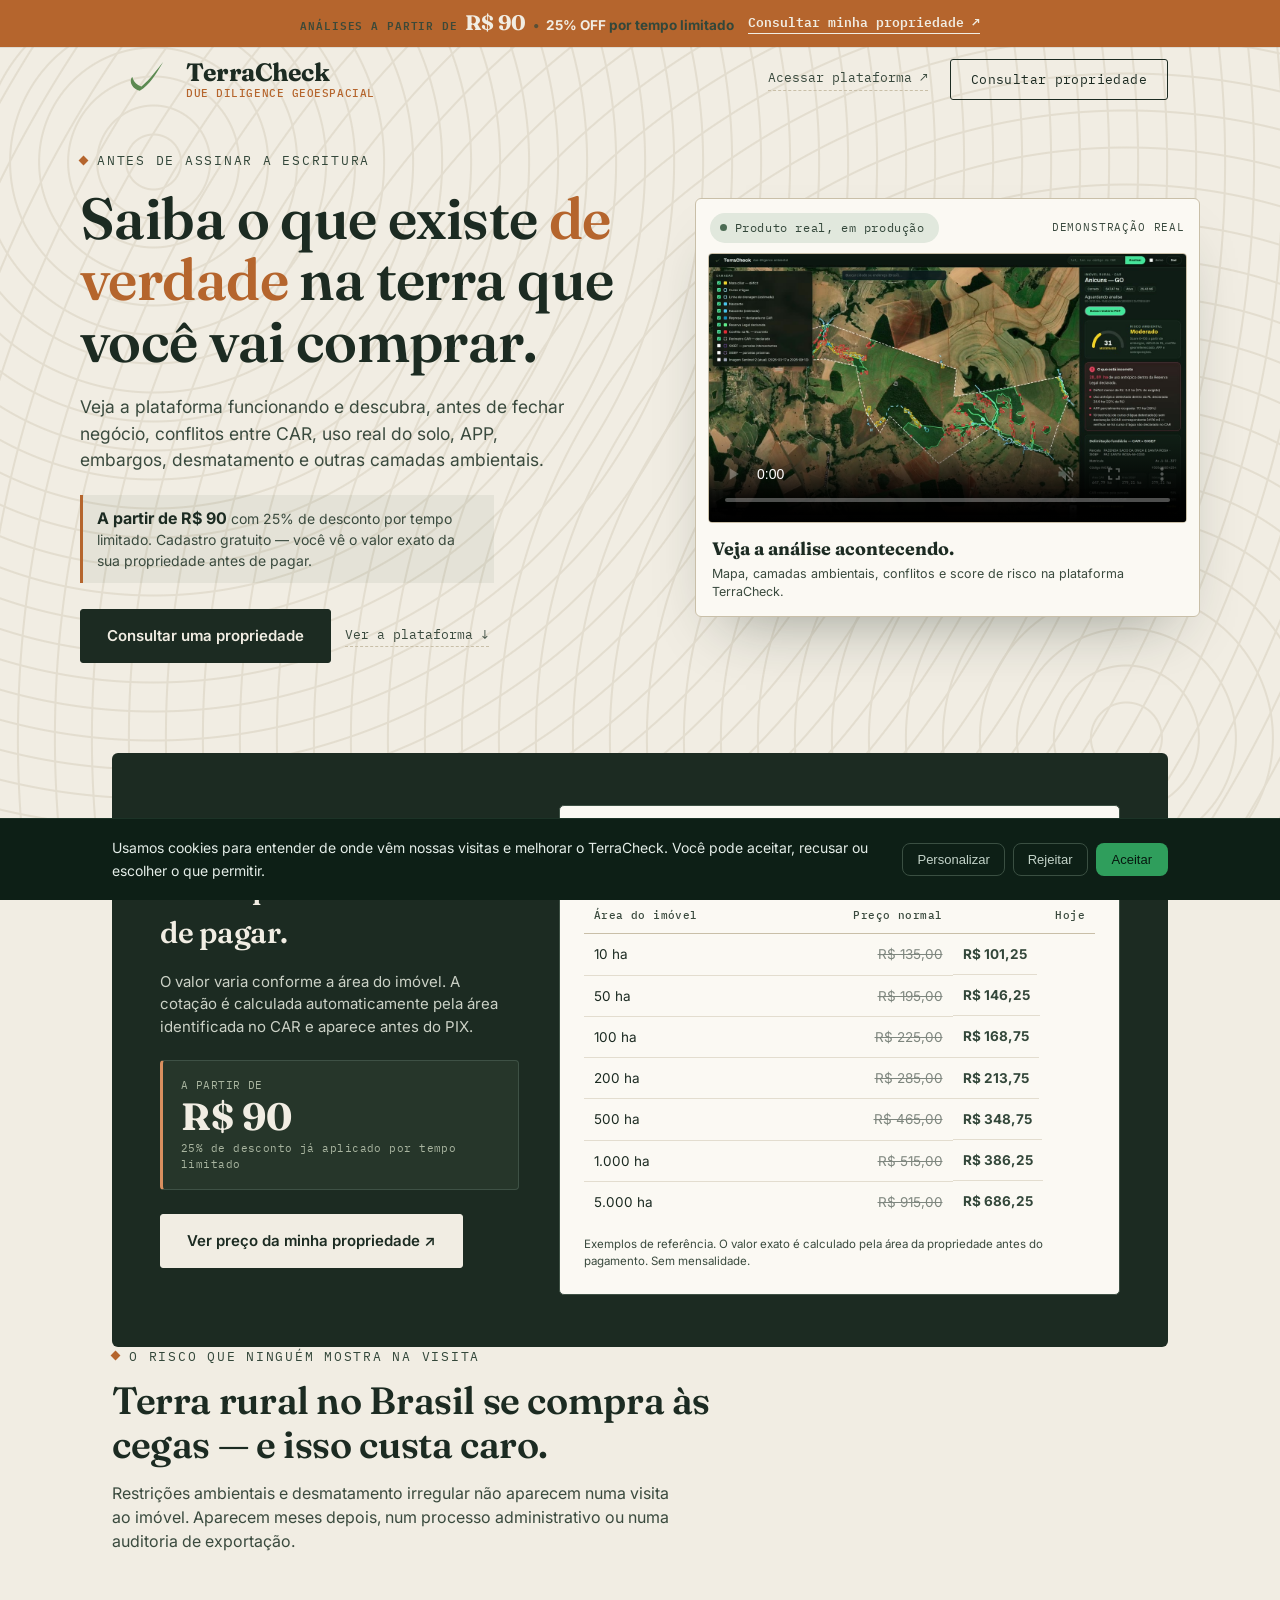
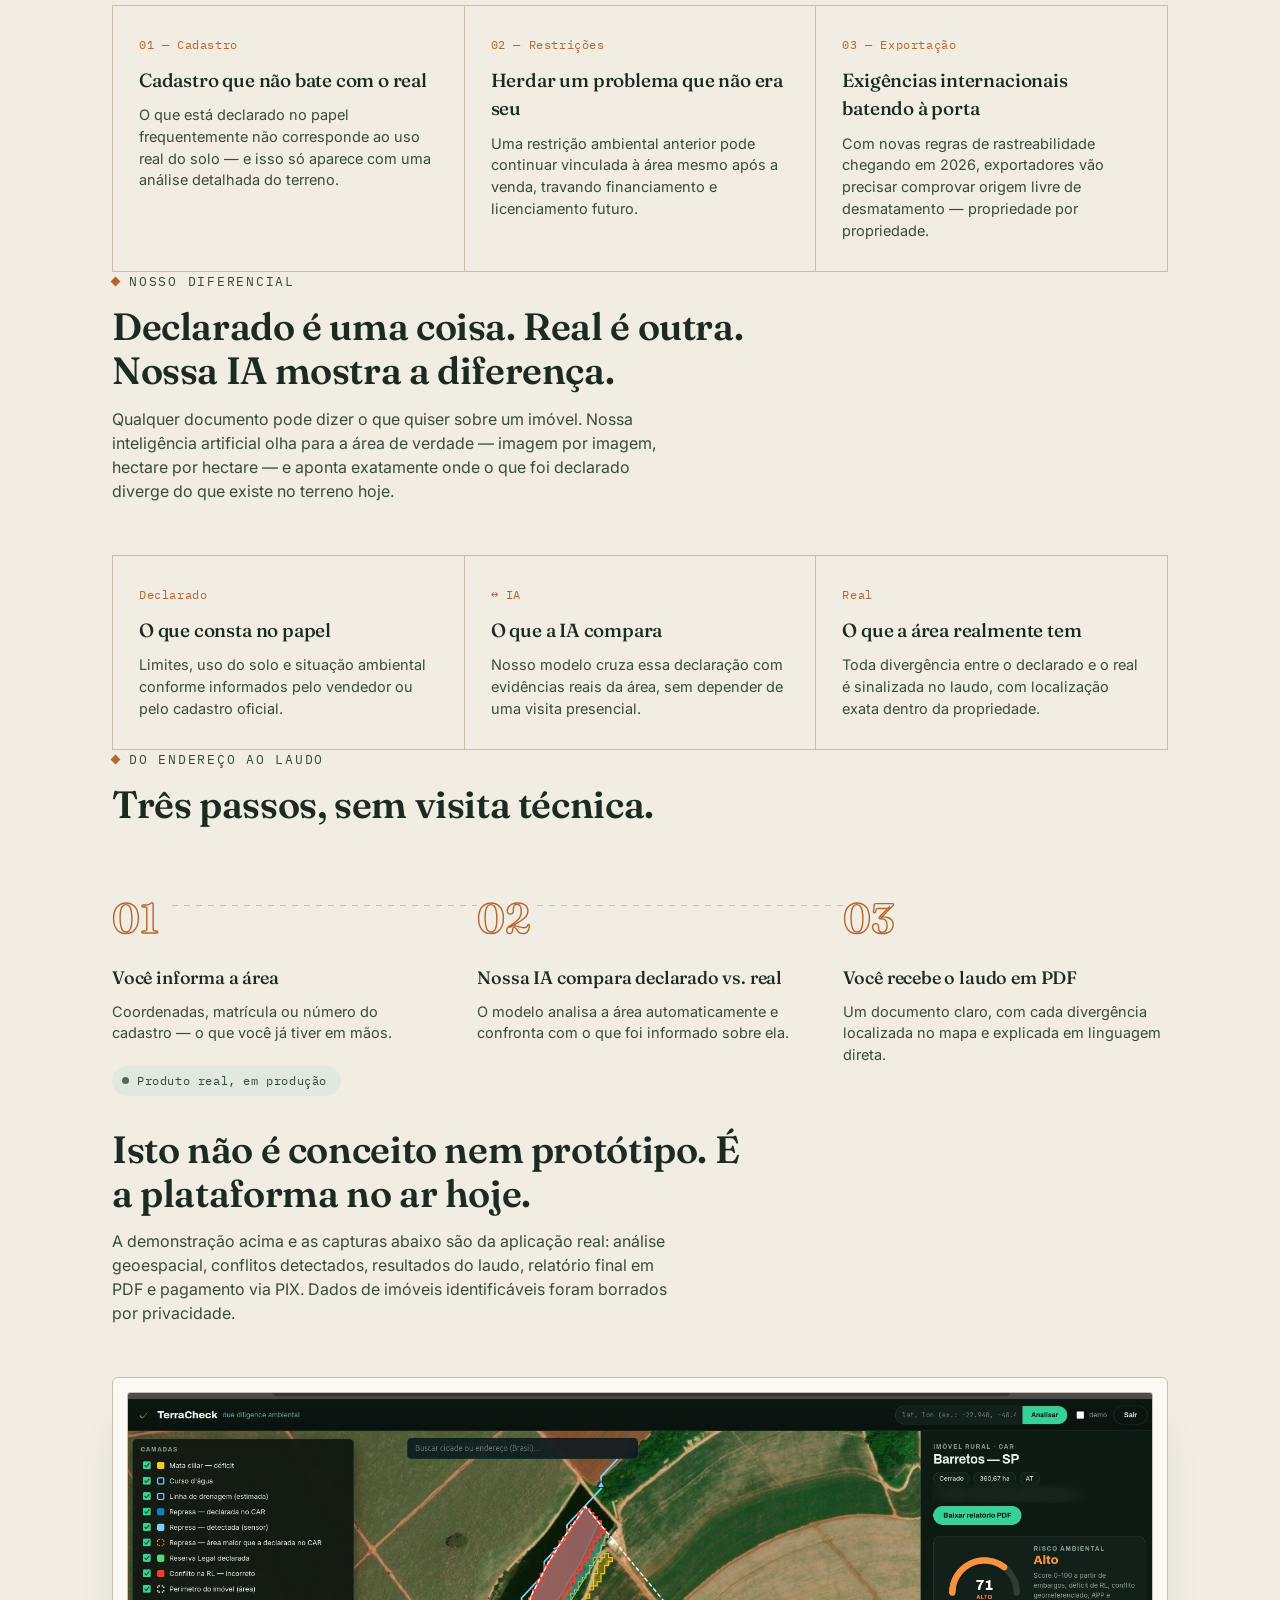
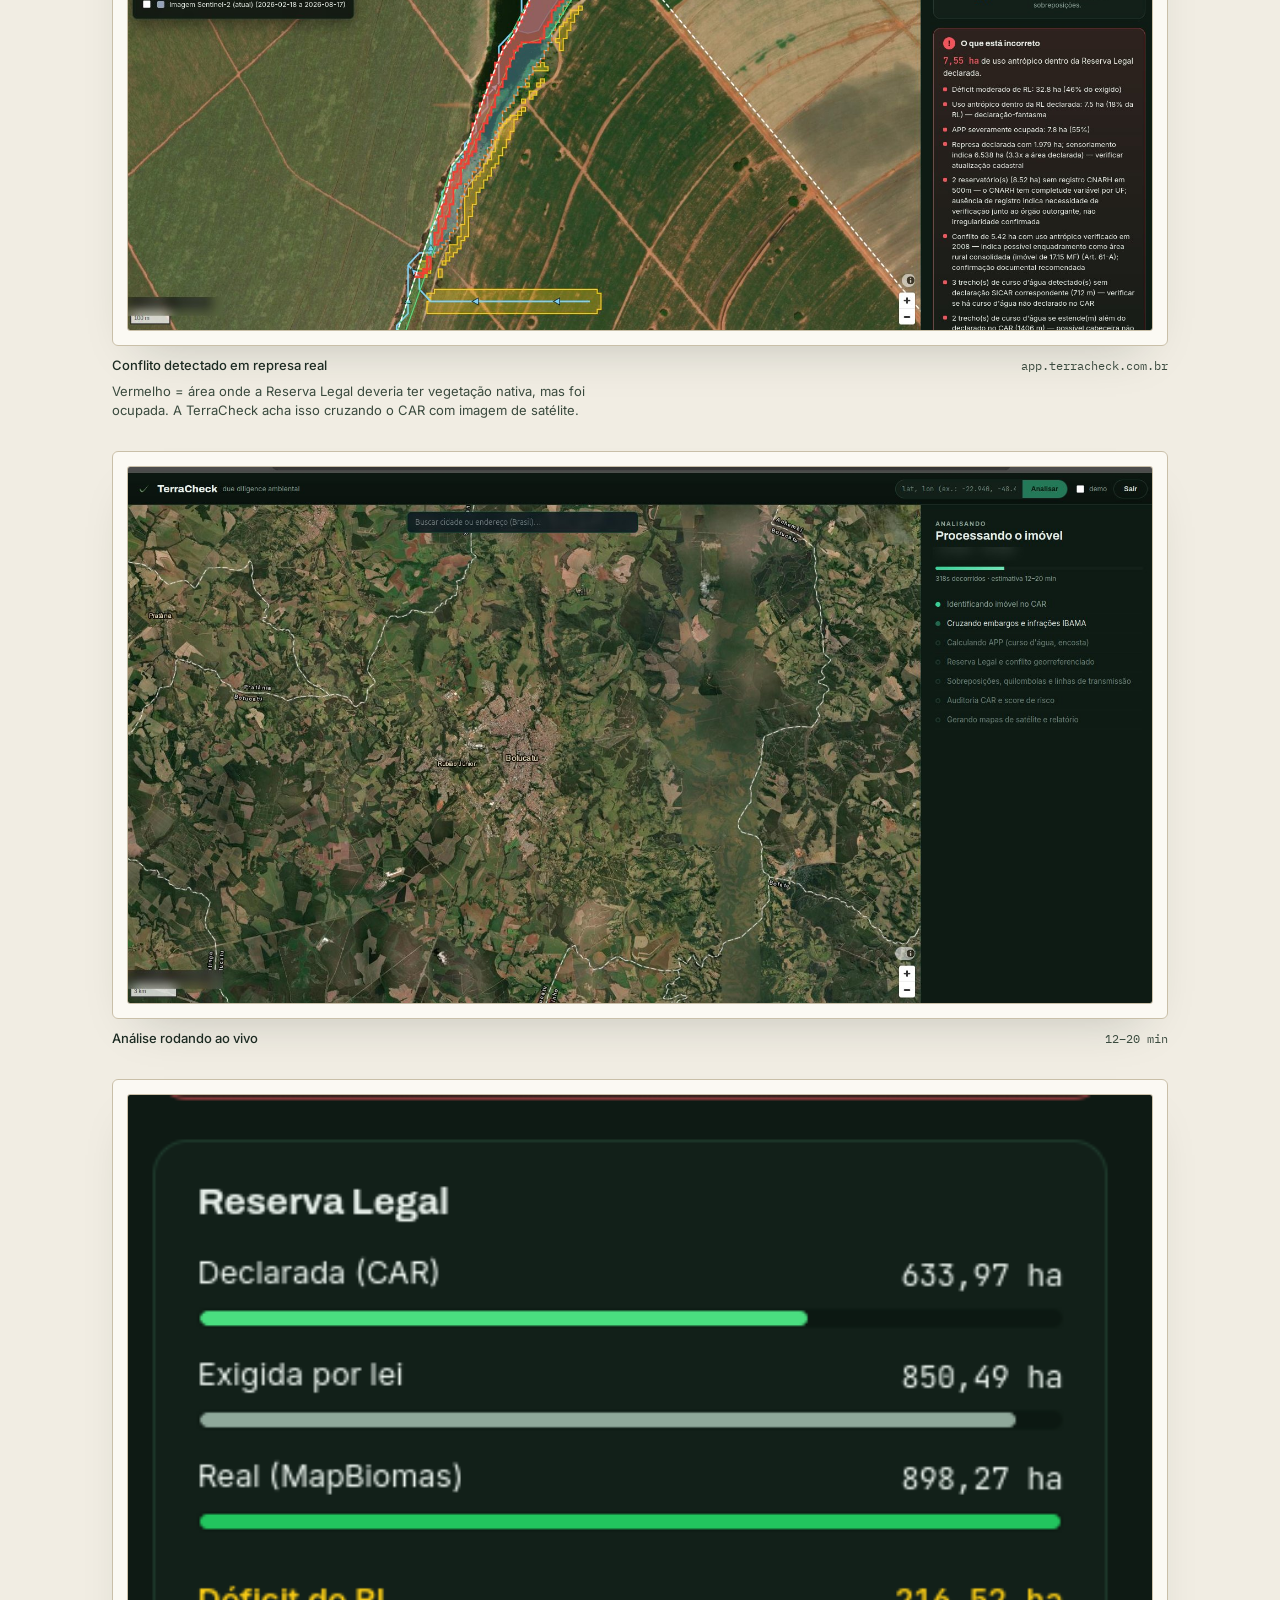
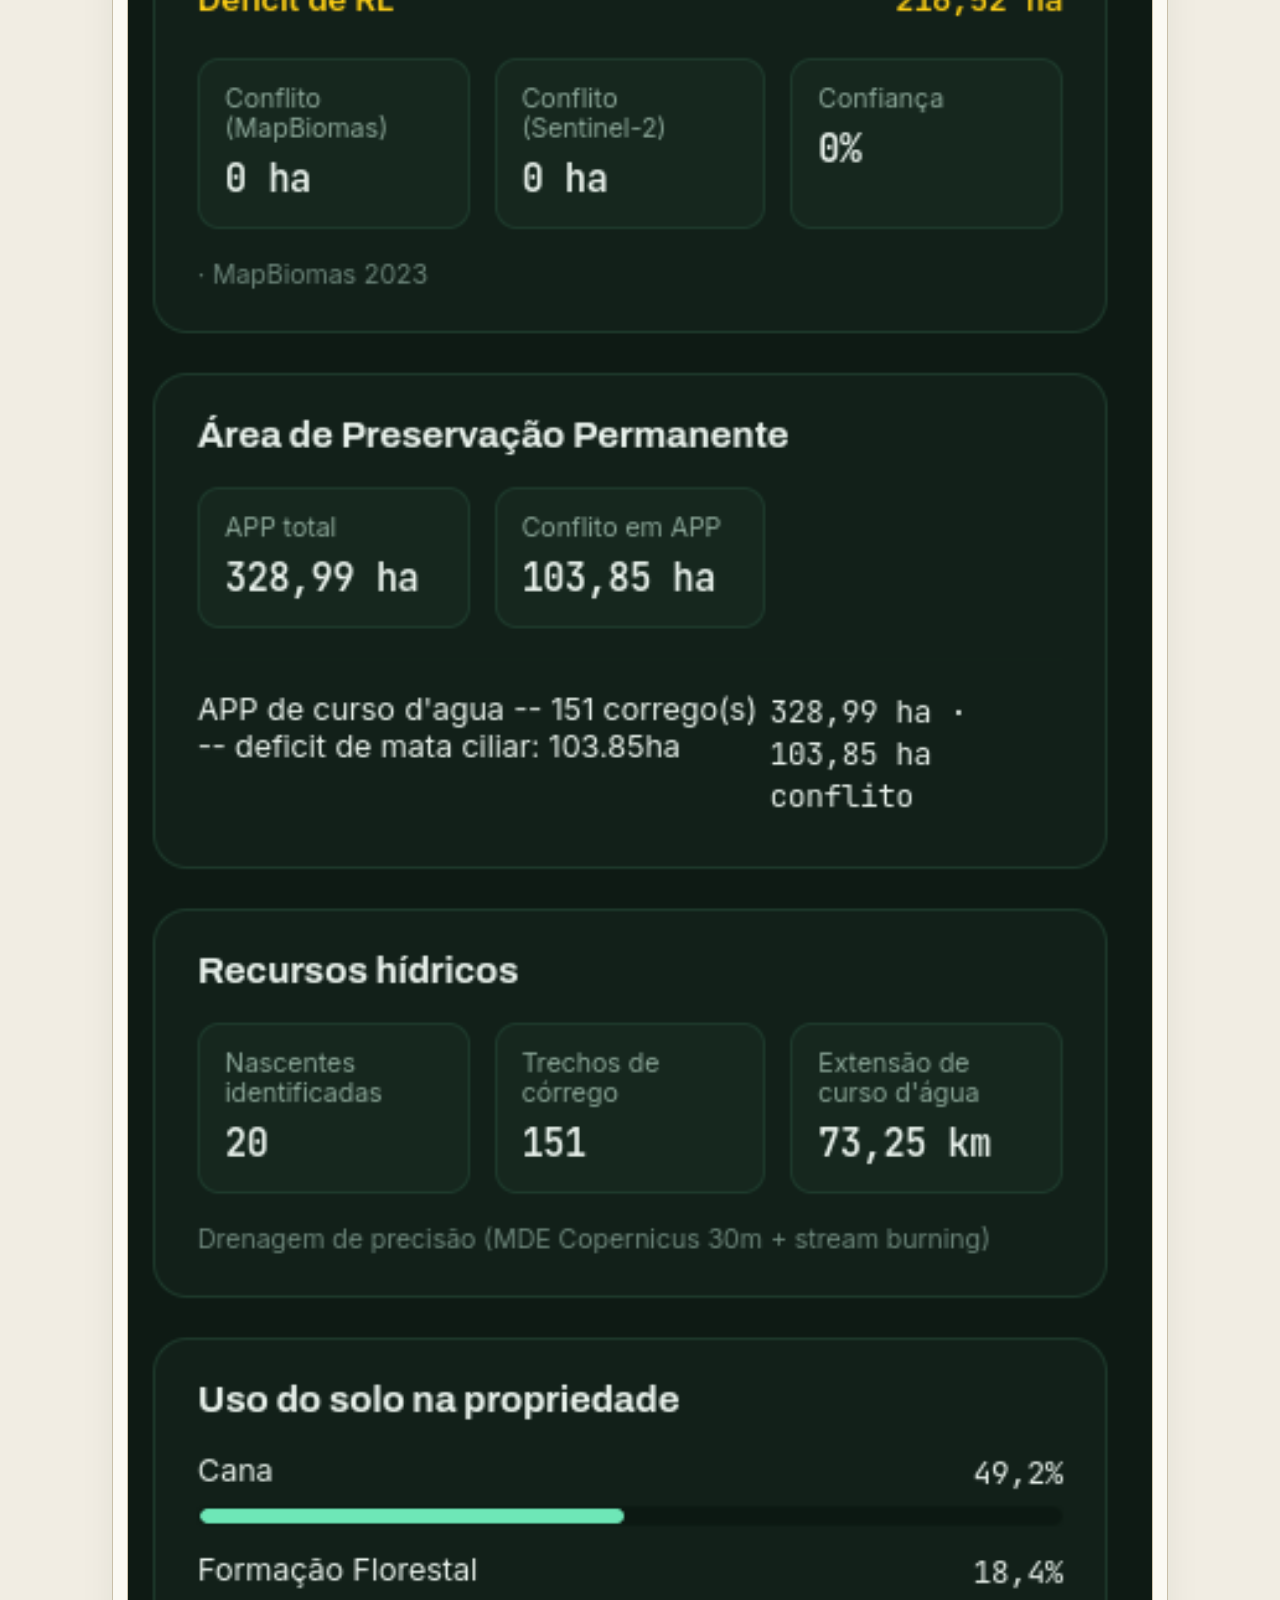
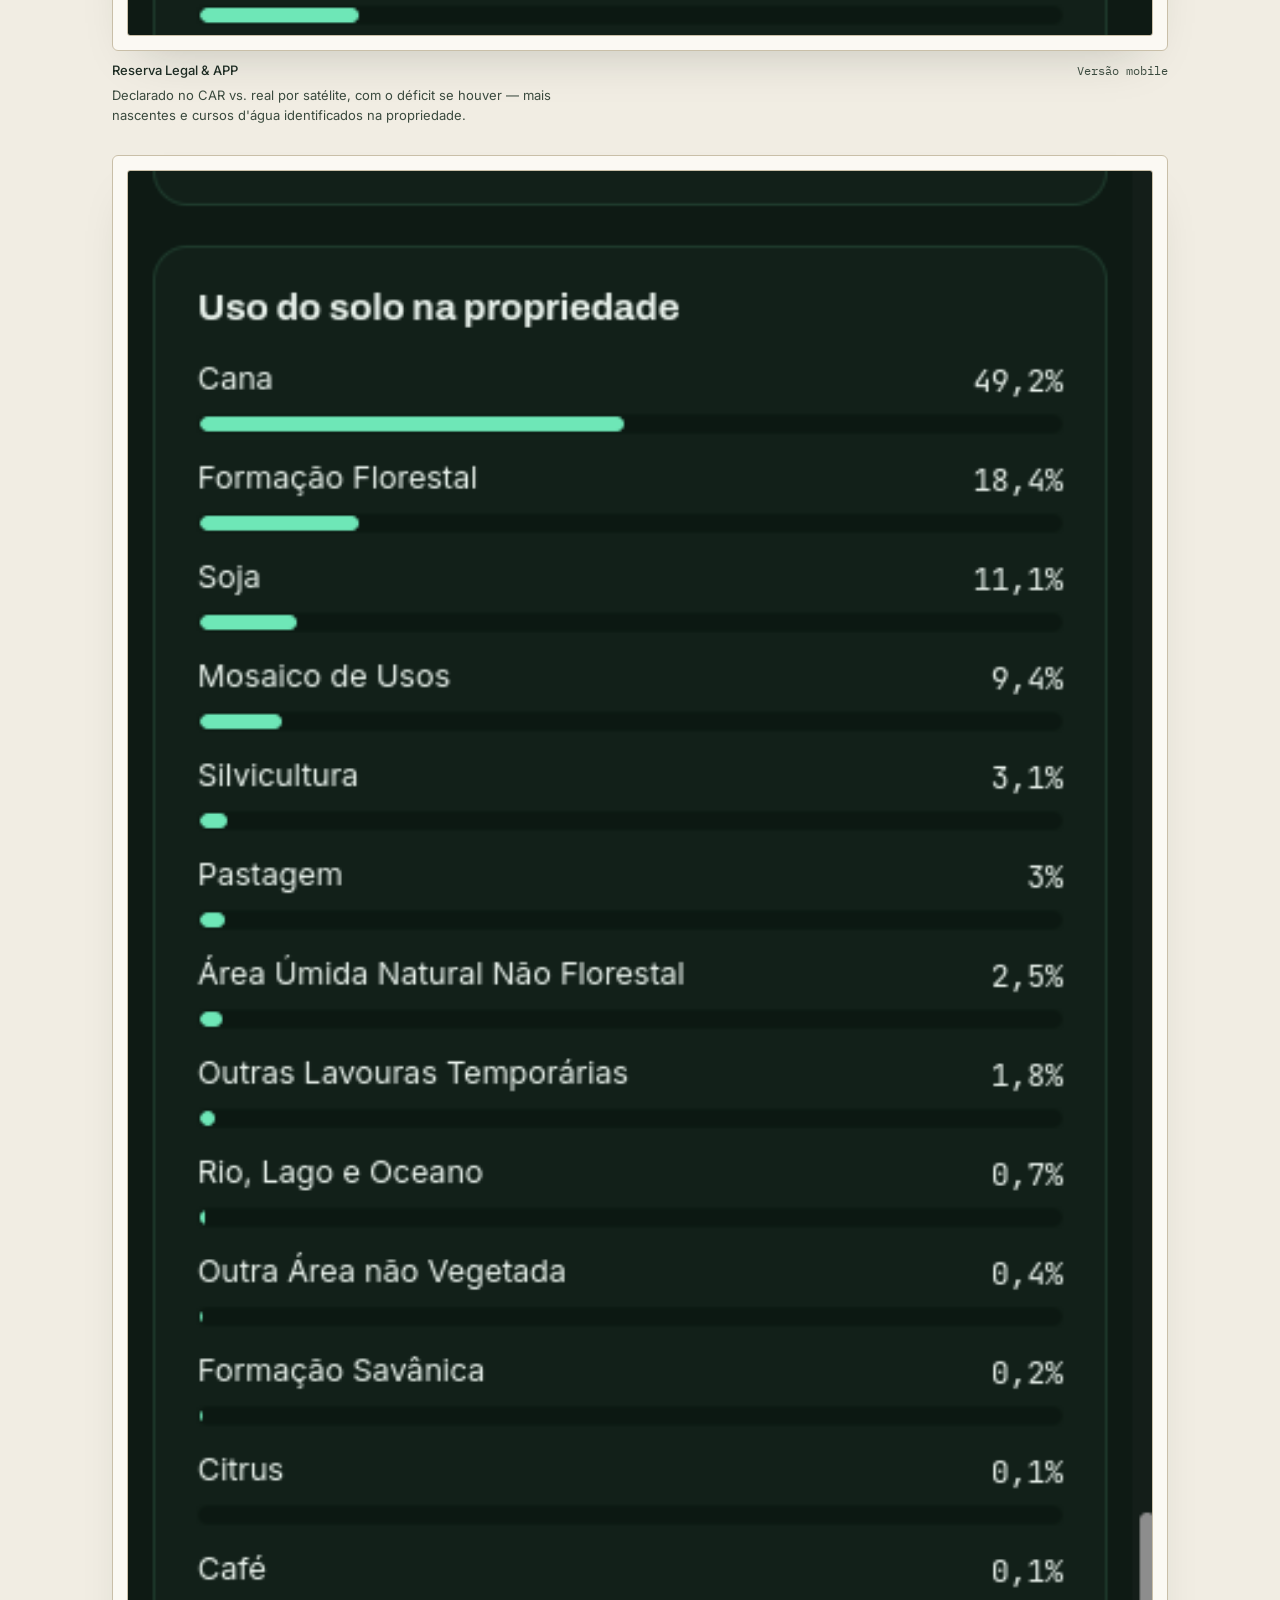
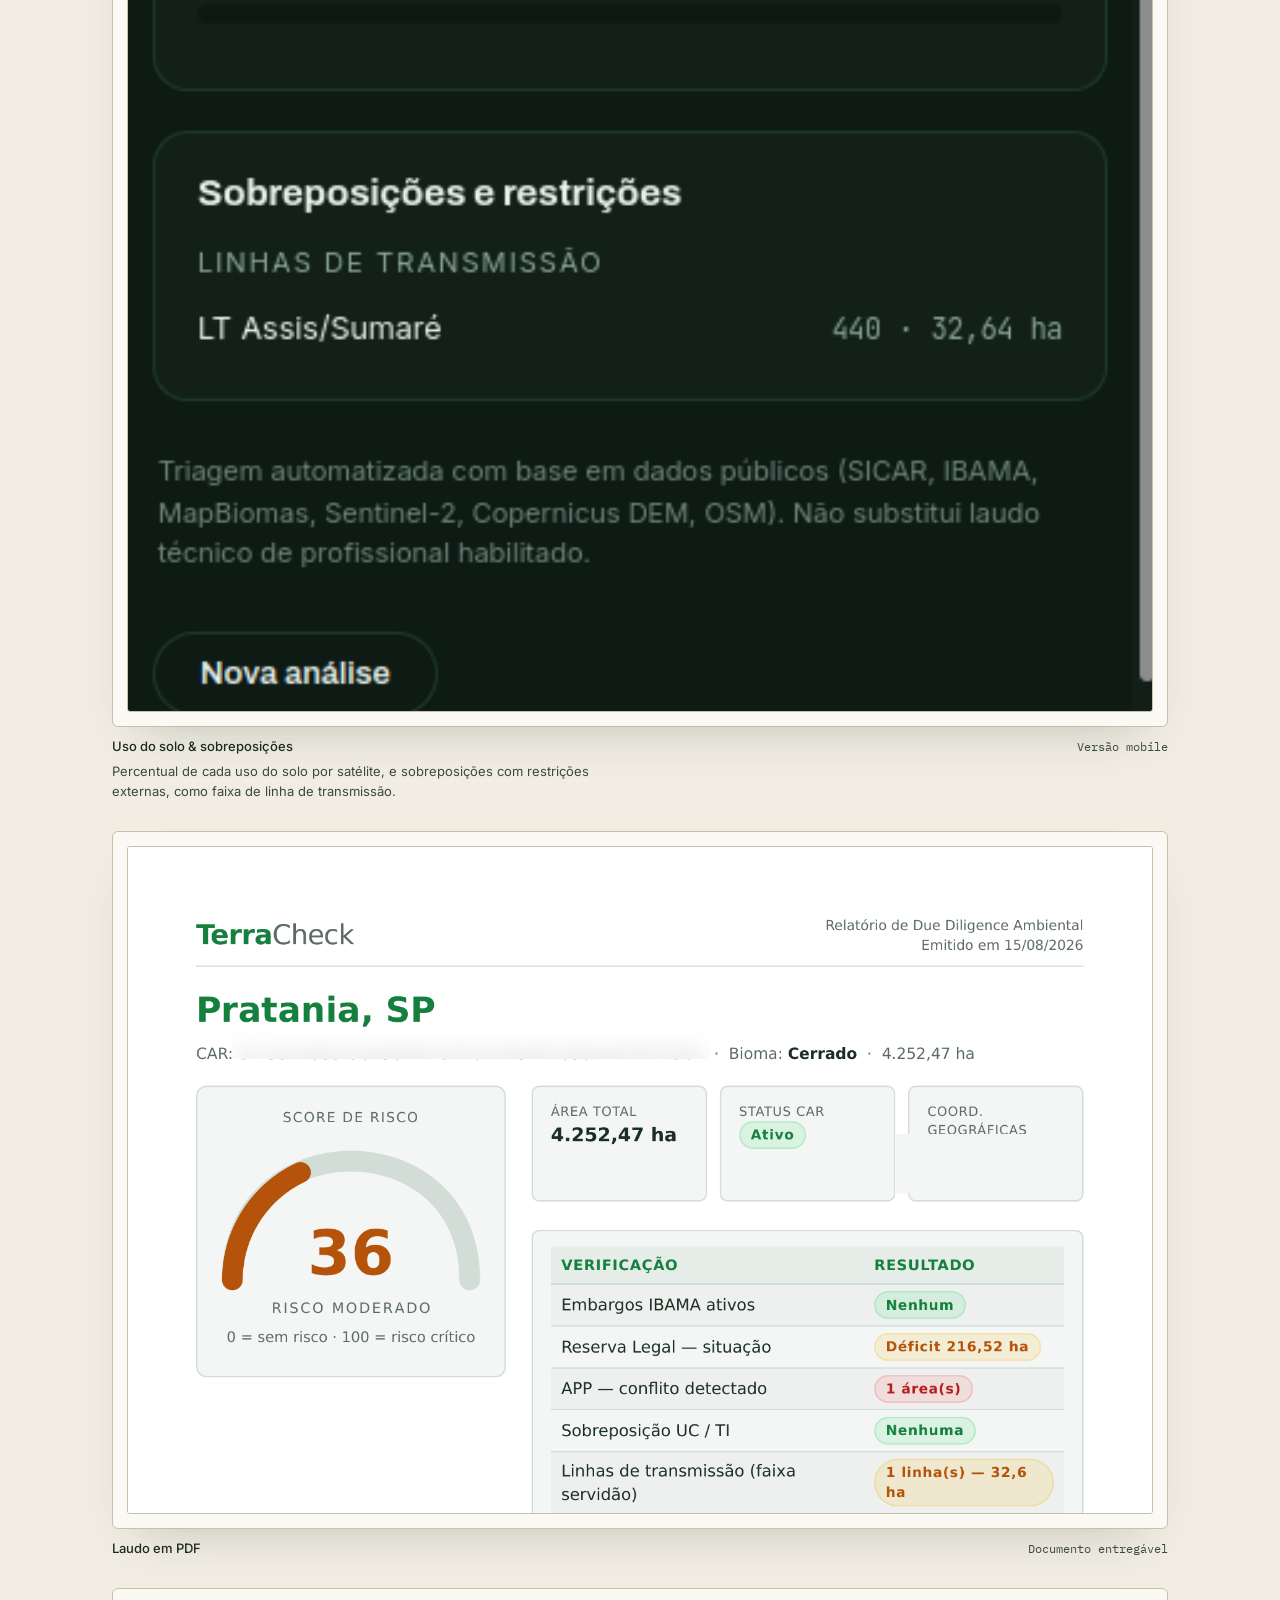
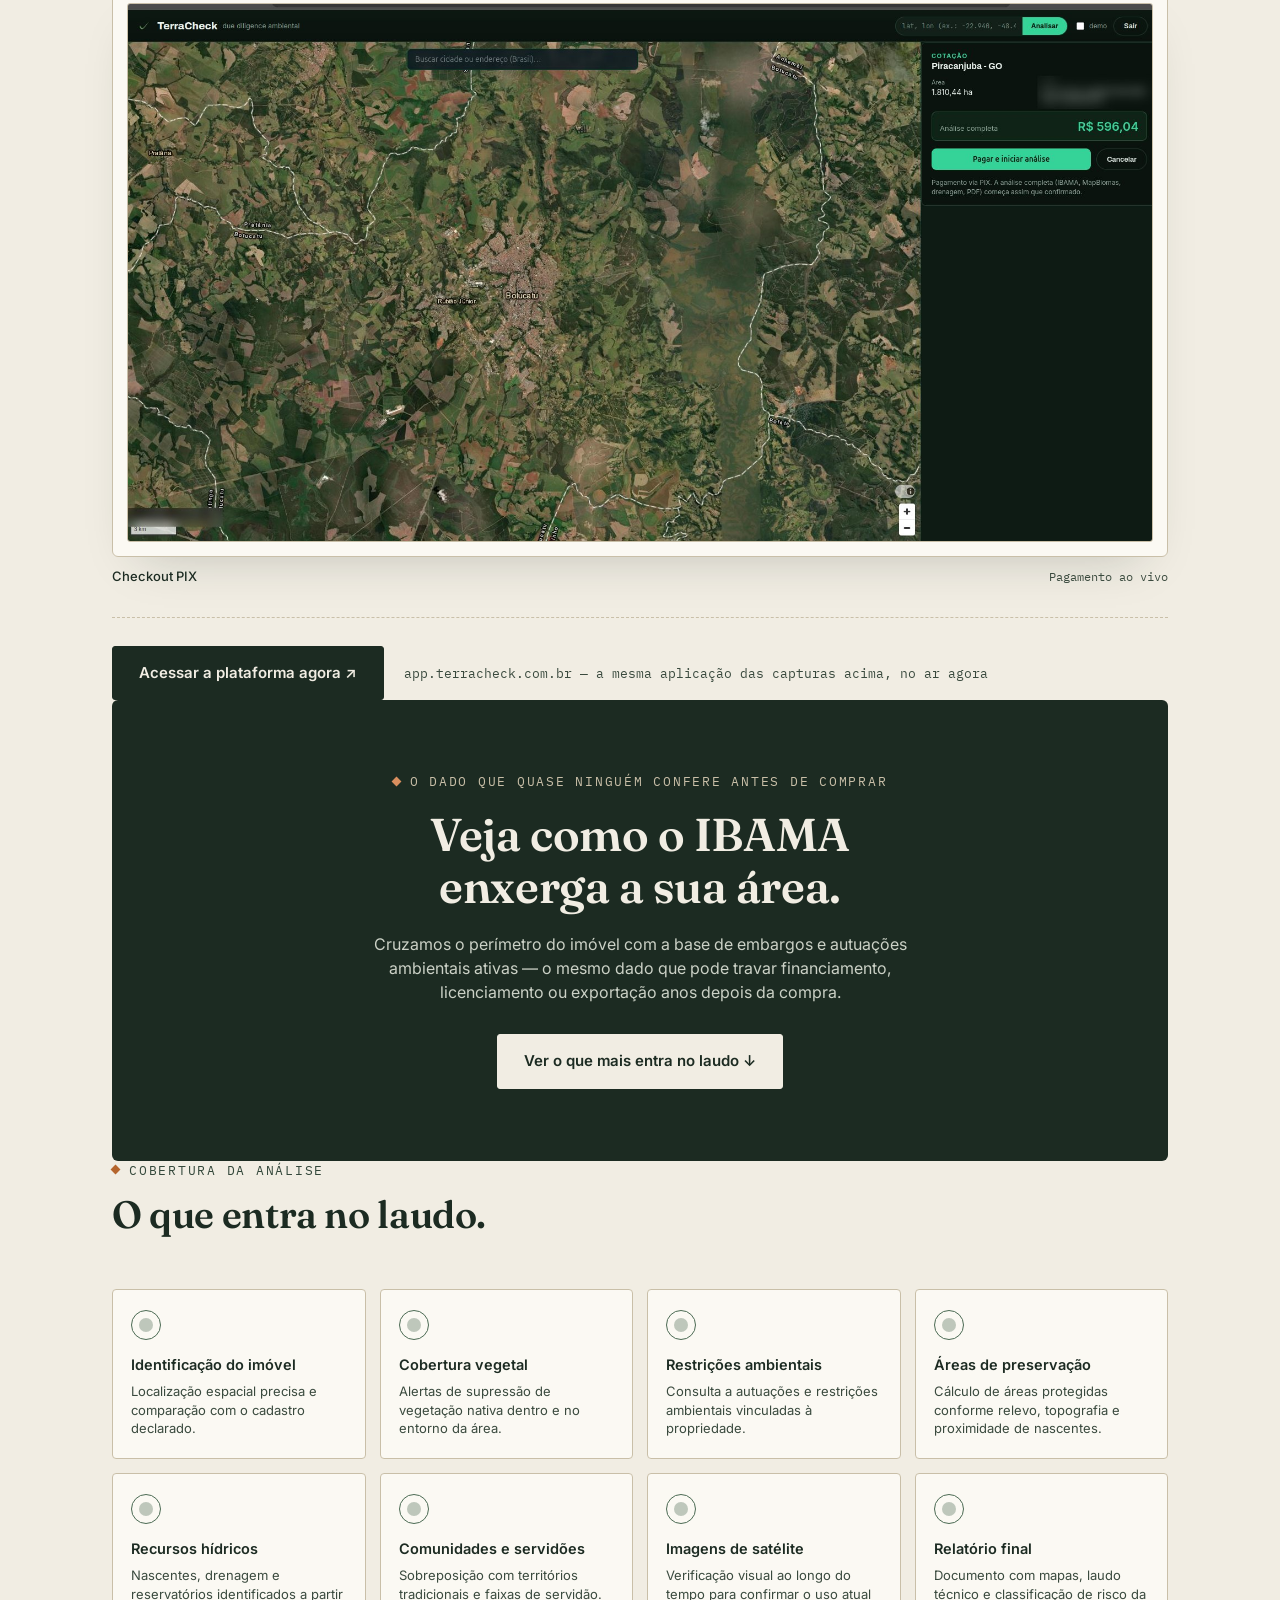
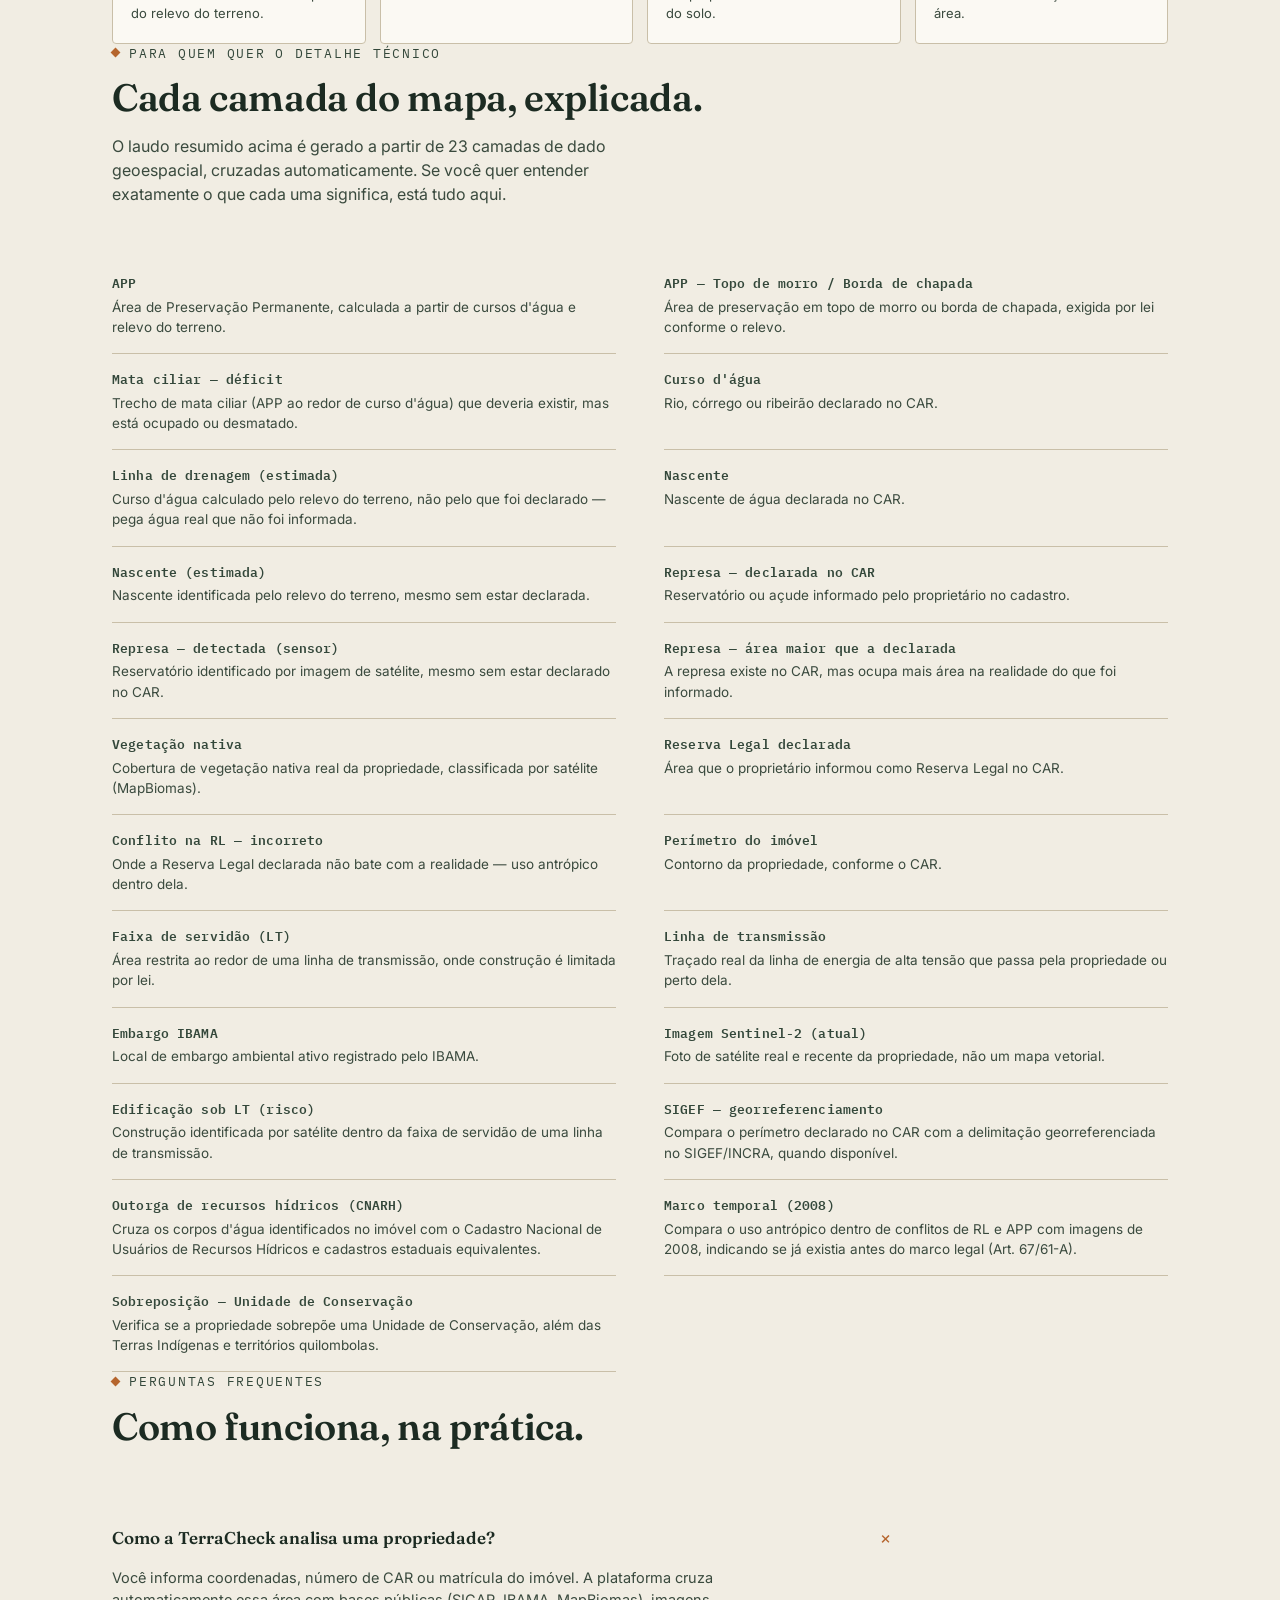
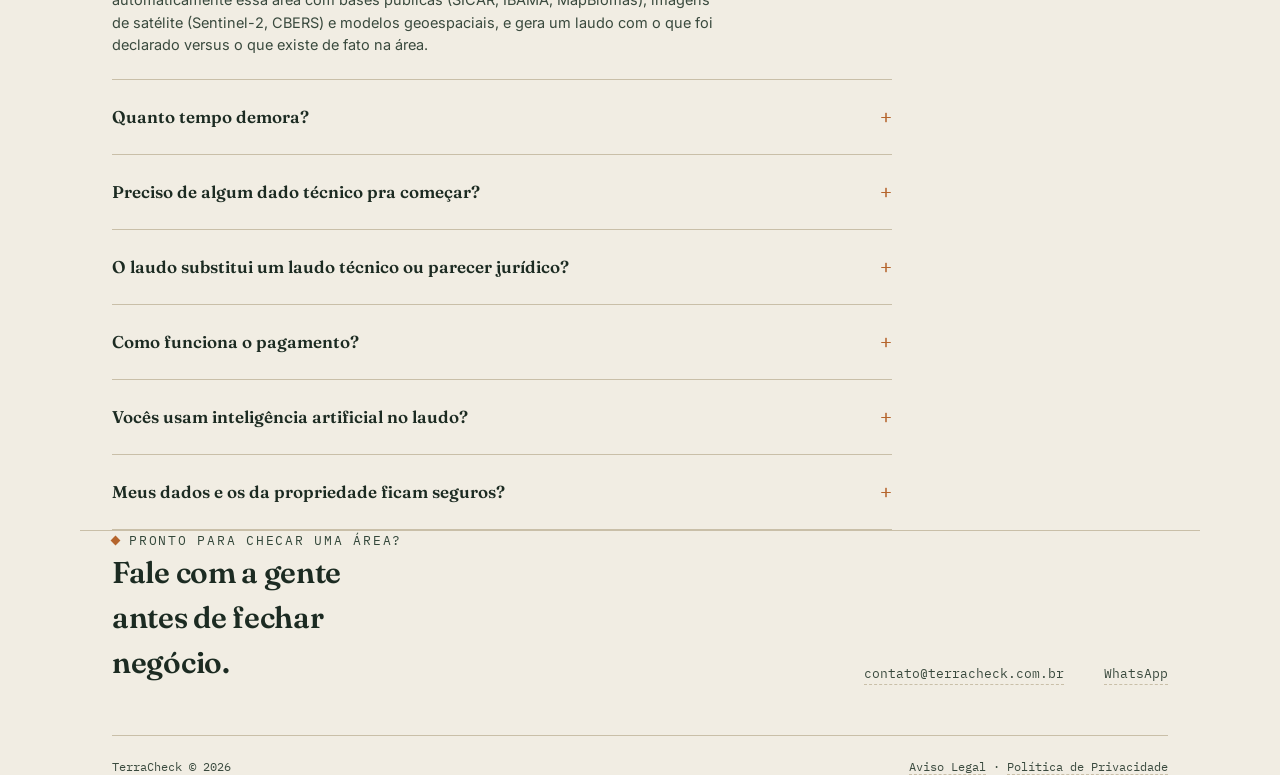
==== index.html @ 16bbe82f "add price table" ====
<!DOCTYPE html>
<html lang="pt-BR">
<head>
<meta charset="UTF-8">
<meta name="viewport" content="width=device-width, initial-scale=1.0">
<title>TerraCheck — Due diligence ambiental automatizada para terras rurais</title>
<meta name="description" content="Descubra em minutos se um imóvel rural tem conflitos com CAR, embargos do IBAMA, desmatamento ou APP antes de comprar. Laudo completo por hectare.">
<link rel="icon" type="image/png" sizes="32x32" href="[data-uri]">
<link rel="icon" type="image/png" sizes="192x192" href="[data-uri]">
<link rel="apple-touch-icon" sizes="192x192" href="[data-uri]">
<link rel="icon" type="image/png" sizes="512x512" href="[data-uri]">
<link rel="preconnect" href="https://fonts.googleapis.com">
<link rel="preconnect" href="https://fonts.gstatic.com" crossorigin>
<link href="https://fonts.googleapis.com/css2?family=Fraunces:opsz,wght@9..144,400;9..144,500;9..144,600;9..144,700&family=Inter:wght@400;500;600;700&family=IBM+Plex+Mono:wght@400;500&display=swap" rel="stylesheet">
<style>
  :root {
    --paper: #F1EDE3;
    --paper-dim: #E7E1D2;
    --ink: #1C2B22;
    --ink-soft: #3A4A3E;
    --line: #C9BFA8;
    --soil: #B5652D;
    --moss: #4C6B54;
    --moss-deep: #33473A;
    --alert-bg: #F3E3D6;
    --ok-bg: #E1E8DD;
  }

  * { margin: 0; padding: 0; box-sizing: border-box; }

  html { scroll-behavior: smooth; }

  body {
    background: var(--paper);
    color: var(--ink);
    font-family: 'Inter', sans-serif;
    line-height: 1.5;
    overflow-x: hidden;
  }

  /* topographic contour texture, layered radial rings */
  .contour-bg {
    position: fixed;
    inset: 0;
    z-index: 0;
    pointer-events: none;
    opacity: 0.35;
    background-image:
      repeating-radial-gradient(circle at 12% 18%, transparent 0, transparent 26px, var(--line) 27px, var(--line) 28px, transparent 29px),
      repeating-radial-gradient(circle at 88% 82%, transparent 0, transparent 34px, var(--line) 35px, var(--line) 36px, transparent 37px);
  }

  .wrap {
    position: relative;
    z-index: 1;
    max-width: 1120px;
    margin: 0 auto;
    padding: 0 32px;
  }

  a { color: inherit; }

  .eyebrow {
    font-family: 'IBM Plex Mono', monospace;
    font-size: 12.5px;
    letter-spacing: 0.14em;
    text-transform: uppercase;
    color: var(--moss-deep);
    display: flex;
    align-items: center;
    gap: 10px;
  }
  .eyebrow::before {
    content: '';
    width: 7px; height: 7px;
    background: var(--soil);
    display: inline-block;
    transform: rotate(45deg);
  }

  h1, h2, h3 {
    font-family: 'Fraunces', serif;
    font-weight: 600;
    letter-spacing: -0.01em;
  }

  /* ---------- NAV ---------- */
  nav {
    position: relative;
    z-index: 5;
    display: flex;
    align-items: center;
    justify-content: space-between;
    padding: 28px 32px;
    max-width: 1120px;
    margin: 0 auto;
  }
  .logo {
    display: flex;
    align-items: center;
    gap: 10px;
  }
  .logo-icon { flex-shrink: 0; display: block; }
  .logo-text {
    font-family: 'Fraunces', serif;
    font-weight: 700;
    font-size: 25px;
    letter-spacing: -0.02em;
    display: flex;
    flex-direction: column;
    align-items: flex-start;
    gap: 2px;
    line-height: 1.05;
  }
  .logo-text span {
    font-family: 'IBM Plex Mono', monospace;
    font-size: 11px;
    color: var(--soil);
    font-weight: 500;
    letter-spacing: 0.05em;
  }
  .nav-links {
    display: flex;
    align-items: center;
    gap: 22px;
  }
  .nav-cta {
    font-family: 'IBM Plex Mono', monospace;
    font-size: 13px;
    letter-spacing: 0.03em;
    padding: 10px 20px;
    border: 1.5px solid var(--ink);
    border-radius: 3px;
    transition: background .15s ease, color .15s ease;
    text-decoration: none;
  }
  .nav-cta:hover { background: var(--ink); color: var(--paper); }

  /* ---------- HERO ---------- */
  .hero {
    position: relative;
    z-index: 1;
    padding: 40px 0 90px;
    display: grid;
    grid-template-columns: 1.05fr 0.95fr;
    gap: 56px;
    align-items: center;
  }

  .hero h1 {
    font-size: clamp(38px, 5vw, 58px);
    line-height: 1.06;
    margin: 18px 0 22px;
    color: var(--ink);
  }
  .hero h1 em {
    font-style: normal;
    color: var(--soil);
  }
  .hero p.lede {
    font-size: 17.5px;
    color: var(--ink-soft);
    max-width: 46ch;
    margin-bottom: 22px;
  }
  .hero-price {
    margin: 0 0 26px;
    padding: 12px 14px;
    max-width: 46ch;
    border-left: 3px solid var(--soil);
    background: rgba(76, 107, 84, 0.08);
    color: var(--ink-soft);
    font-size: 14px;
    line-height: 1.45;
  }
  .hero-price strong {
    color: var(--ink);
    font-size: 16px;
  }

  .hero-ctas { display: flex; gap: 14px; flex-wrap: wrap; align-items: center; }
  .btn-primary {
    background: var(--ink);
    color: var(--paper);
    font-weight: 600;
    font-size: 15px;
    padding: 15px 26px;
    border-radius: 3px;
    text-decoration: none;
    display: inline-block;
    transition: transform .15s ease, background .15s ease;
    border: 1.5px solid var(--ink);
  }
  .btn-primary:hover { background: var(--moss-deep); border-color: var(--moss-deep); transform: translateY(-1px); }
  .btn-ghost {
    font-family: 'IBM Plex Mono', monospace;
    font-size: 13px;
    color: var(--ink-soft);
    text-decoration: none;
    border-bottom: 1px dashed var(--line);
    padding-bottom: 2px;
  }

  /* ---------- HERO VIDEO / REAL PRODUCT ---------- */
  .hero-video-card {
    background: #FBF9F3;
    border: 1px solid var(--line);
    border-radius: 6px;
    padding: 12px;
    box-shadow: 0 30px 60px -30px rgba(28,43,34,0.42);
  }
  .hero-video-topline {
    display: flex;
    align-items: center;
    justify-content: space-between;
    gap: 12px;
    padding: 2px 2px 10px;
  }
  .hero-video-topline .live-badge { margin-bottom: 0; }
  .hero-video-kicker {
    font-family: 'IBM Plex Mono', monospace;
    font-size: 10.5px;
    letter-spacing: .08em;
    color: var(--ink-soft);
  }
  .hero-demo-video {
    display: block;
    width: 100%;
    aspect-ratio: 16 / 9;
    object-fit: cover;
    border-radius: 4px;
    border: 1px solid var(--line);
    background: #17231B;
  }
  .hero-video-caption {
    display: grid;
    gap: 3px;
    padding: 12px 4px 3px;
  }
  .hero-video-caption strong {
    font-family: 'Fraunces', serif;
    font-size: 18px;
    color: var(--ink);
  }
  .hero-video-caption span {
    font-size: 12.5px;
    color: var(--ink-soft);
    line-height: 1.45;
  }

  /* ---------- REPORT STAMP CARD (signature element) ---------- */
  .report-card {
    position: relative;
    background: #FBF9F3;
    border: 1px solid var(--line);
    border-radius: 4px;
    padding: 26px 26px 22px;
    box-shadow: 0 30px 60px -30px rgba(28,43,34,0.35);
    transform: rotate(1.2deg);
  }
  .report-card::before {
    content: '';
    position: absolute;
    inset: 8px;
    border: 1px solid var(--line);
    border-radius: 2px;
    pointer-events: none;
  }
  .report-head {
    display: flex;
    justify-content: space-between;
    align-items: flex-start;
    font-family: 'IBM Plex Mono', monospace;
    font-size: 11px;
    color: var(--ink-soft);
    letter-spacing: 0.04em;
    padding-bottom: 14px;
    border-bottom: 1px dashed var(--line);
  }
  .report-title {
    font-family: 'Fraunces', serif;
    font-size: 19px;
    font-weight: 600;
    margin-top: 16px;
  }
  .report-coord {
    font-family: 'IBM Plex Mono', monospace;
    font-size: 12px;
    color: var(--ink-soft);
    margin-top: 4px;
  }
  .check-row {
    display: flex;
    justify-content: space-between;
    align-items: center;
    padding: 11px 0;
    border-bottom: 1px solid #E9E3D5;
    font-size: 14px;
  }
  .check-row:last-of-type { border-bottom: none; }
  .tag {
    font-family: 'IBM Plex Mono', monospace;
    font-size: 10.5px;
    letter-spacing: 0.04em;
    padding: 3px 9px;
    border-radius: 20px;
    font-weight: 500;
  }
  .tag.ok { background: var(--ok-bg); color: var(--moss-deep); }
  .tag.alert { background: var(--alert-bg); color: var(--soil); }

  .stamp {
    position: absolute;
    top: -18px;
    right: -14px;
    width: 108px;
    height: 108px;
    border-radius: 50%;
    border: 3px solid var(--soil);
    display: flex;
    align-items: center;
    justify-content: center;
    transform: rotate(-14deg);
    background: rgba(241,237,227,0.9);
  }
  .stamp-inner {
    font-family: 'IBM Plex Mono', monospace;
    font-size: 10.5px;
    font-weight: 500;
    color: var(--soil);
    text-align: center;
    letter-spacing: 0.06em;
    line-height: 1.35;
  }
  .stamp-inner b { display: block; font-size: 13px; letter-spacing: 0.03em; }

  /* ---------- SECTION shared ---------- */
  section { position: relative; z-index: 1; padding: 84px 0; }
  .section-head { max-width: 640px; margin-bottom: 52px; }
  .section-head h2 { font-size: clamp(28px, 3.4vw, 38px); margin-top: 14px; line-height: 1.15; }
  .section-head p { color: var(--ink-soft); margin-top: 14px; font-size: 16px; max-width: 56ch; }

  /* ---------- PROBLEM ---------- */
  .problem-grid {
    display: grid;
    grid-template-columns: repeat(3, 1fr);
    gap: 1px;
    background: var(--line);
    border: 1px solid var(--line);
  }
  .problem-cell {
    background: var(--paper);
    padding: 30px 26px;
  }
  .problem-cell .num {
    font-family: 'IBM Plex Mono', monospace;
    font-size: 12px;
    color: var(--soil);
    letter-spacing: 0.05em;
  }
  .problem-cell h3 {
    font-size: 19px;
    margin: 12px 0 10px;
    font-weight: 500;
  }
  .problem-cell p { font-size: 14.5px; color: var(--ink-soft); }

  /* ---------- HOW IT WORKS ---------- */
  .steps { display: grid; grid-template-columns: repeat(3, 1fr); gap: 40px; counter-reset: step; }
  .step { position: relative; padding-top: 8px; }
  .step::before {
    counter-increment: step;
    content: "0" counter(step);
    font-family: 'Fraunces', serif;
    font-size: 42px;
    font-weight: 600;
    color: transparent;
    -webkit-text-stroke: 1.4px var(--soil);
    display: block;
    margin-bottom: 14px;
  }
  .step h3 { font-size: 18px; font-weight: 500; margin-bottom: 10px; }
  .step p { font-size: 14.5px; color: var(--ink-soft); }
  .step-line {
    position: absolute;
    top: 26px; left: 60px; right: -40px;
    height: 1px;
    background: repeating-linear-gradient(to right, var(--line) 0 6px, transparent 6px 12px);
  }
  .step:last-child .step-line { display: none; }

  /* ---------- CHECKS GRID ---------- */
  .checks-grid {
    display: grid;
    grid-template-columns: repeat(4, 1fr);
    gap: 14px;
  }
  .check-card {
    background: #FBF9F3;
    border: 1px solid var(--line);
    border-radius: 4px;
    padding: 20px 18px;
  }
  .check-card .icon {
    width: 30px; height: 30px;
    border: 1.4px solid var(--moss);
    border-radius: 50%;
    margin-bottom: 14px;
    position: relative;
  }
  .check-card .icon::after {
    content: '';
    position: absolute;
    inset: 7px;
    border-radius: 50%;
    background: var(--moss);
    opacity: .35;
  }
  .check-card h4 { font-size: 14.5px; font-weight: 600; margin-bottom: 6px; }
  .check-card p { font-size: 13px; color: var(--ink-soft); line-height: 1.45; }

  /* ---------- PRODUCT SHOT ---------- */
  .live-badge {
    display: inline-flex;
    align-items: center;
    gap: 8px;
    font-family: 'IBM Plex Mono', monospace;
    font-size: 12px;
    letter-spacing: 0.05em;
    color: var(--moss-deep);
    background: var(--ok-bg);
    border-radius: 20px;
    padding: 6px 14px 6px 10px;
    margin-bottom: 18px;
  }
  .live-badge .dot {
    width: 7px; height: 7px;
    border-radius: 50%;
    background: var(--moss);
    display: inline-block;
  }
  .product-gallery {
    display: grid;
    grid-template-columns: repeat(2, 1fr);
    gap: 22px;
  }
  .product-hero { margin-bottom: 22px; }
  .product-hero-grid {
    display: flex;
    flex-direction: column;
    gap: 30px;
    margin-bottom: 30px;
  }
  .product-row {
    display: flex;
    flex-direction: column;
    gap: 30px;
  }
  .product-item { display: flex; flex-direction: column; }
  .product-shot {
    background: #FBF9F3;
    border: 1px solid var(--line);
    border-radius: 6px;
    padding: 14px;
    box-shadow: 0 24px 48px -28px rgba(28,43,34,0.25);
  }
  .product-shot img {
    display: block;
    width: 100%;
    height: auto;
    border-radius: 3px;
    border: 1px solid var(--line);
  }
  .product-shot .placeholder {
    aspect-ratio: 16 / 10;
    border: 1.5px dashed var(--line);
    border-radius: 3px;
    display: flex;
    align-items: center;
    justify-content: center;
    flex-direction: column;
    gap: 8px;
    color: var(--ink-soft);
    text-align: center;
    padding: 24px;
  }
  .product-shot .placeholder span.mono {
    font-family: 'IBM Plex Mono', monospace;
    font-size: 11px;
    letter-spacing: 0.04em;
    color: var(--soil);
  }
  .shot-caption {
    display: flex;
    justify-content: space-between;
    align-items: baseline;
    font-family: 'IBM Plex Mono', monospace;
    font-size: 11.5px;
    color: var(--ink-soft);
    margin-top: 10px;
    gap: 8px;
  }
  .shot-caption .shot-title { color: var(--ink); font-weight: 500; font-family: 'Inter', sans-serif; font-size: 13px; }
  .shot-desc {
    font-family: 'Inter', sans-serif;
    font-size: 13px;
    line-height: 1.5;
    color: var(--ink-soft);
    margin-top: 6px;
    max-width: 62ch;
  }
  .product-cta {
    margin-top: 30px;
    padding-top: 28px;
    border-top: 1px dashed var(--line);
    display: flex;
    align-items: center;
    gap: 20px;
    flex-wrap: wrap;
  }
  .product-cta .mono-note {
    font-family: 'IBM Plex Mono', monospace;
    font-size: 12.5px;
    color: var(--ink-soft);
  }

  /* ---------- CAMADAS TÉCNICAS ---------- */
  .camadas-list {
    display: grid;
    grid-template-columns: repeat(2, 1fr);
    gap: 0 48px;
  }
  .camada-item {
    display: flex;
    flex-direction: column;
    gap: 4px;
    padding: 16px 0;
    border-bottom: 1px solid var(--line);
  }
  .camada-nome {
    font-family: 'IBM Plex Mono', monospace;
    font-size: 12.5px;
    font-weight: 600;
    letter-spacing: 0.01em;
    color: var(--moss-deep);
  }
  .camada-desc {
    font-size: 13.5px;
    color: var(--ink-soft);
    line-height: 1.5;
  }

  /* ---------- FAQ ---------- */
  .faq-list {
    max-width: 780px;
  }
  .faq-item {
    border-bottom: 1px solid var(--line);
    padding: 22px 0;
  }
  .faq-item summary {
    cursor: pointer;
    font-family: 'Fraunces', serif;
    font-weight: 600;
    font-size: 17px;
    color: var(--ink);
    list-style: none;
    display: flex;
    justify-content: space-between;
    align-items: center;
    gap: 20px;
  }
  .faq-item summary::-webkit-details-marker { display: none; }
  .faq-item summary::after {
    content: '+';
    font-family: 'IBM Plex Mono', monospace;
    font-size: 20px;
    font-weight: 400;
    color: var(--soil);
    flex-shrink: 0;
    transition: transform .15s ease;
  }
  .faq-item[open] summary::after { transform: rotate(45deg); }
  .faq-item p {
    margin-top: 14px;
    font-size: 14.5px;
    color: var(--ink-soft);
    line-height: 1.55;
    max-width: 68ch;
  }
  .faq-item p a { color: var(--moss-deep); border-bottom: 1px dashed var(--line); text-decoration: none; }

  /* ---------- IBAMA STATEMENT BAND ---------- */
  .ibama-band {
    background: var(--ink);
    color: var(--paper);
    border-radius: 6px;
    padding: 72px 40px;
    text-align: center;
  }
  .ibama-band .eyebrow { color: #C9BFA8; justify-content: center; }
  .ibama-band .eyebrow::before { background: #D98F5F; }
  .ibama-band h2 {
    color: var(--paper);
    font-size: clamp(30px, 4.4vw, 46px);
    line-height: 1.12;
    margin: 18px auto 20px;
    max-width: 16ch;
  }
  .ibama-band p {
    color: #CBD1C6;
    font-size: 16px;
    max-width: 54ch;
    margin: 0 auto 30px;
  }
  .btn-invert {
    display: inline-block;
    background: var(--paper);
    color: var(--ink);
    font-weight: 600;
    font-size: 15px;
    padding: 15px 26px;
    border-radius: 3px;
    text-decoration: none;
    border: 1.5px solid var(--paper);
    transition: transform .15s ease, background .15s ease;
  }
  .btn-invert:hover { background: transparent; color: var(--paper); transform: translateY(-1px); }

  /* ---------- PRICING ---------- */
  .pricing-band {
    background: var(--ink);
    color: var(--paper);
    border-radius: 6px;
    padding: 52px 48px;
    display: grid;
    grid-template-columns: 1.1fr 0.9fr;
    gap: 40px;
    align-items: center;
  }
  .pricing-band .eyebrow { color: #C9BFA8; }
  .pricing-band .eyebrow::before { background: #D98F5F; }
  .pricing-band h2 { color: var(--paper); font-size: 30px; margin: 14px 0 16px; }
  .pricing-band p { color: #CBD1C6; font-size: 15px; max-width: 46ch; }
  .price-box {
    background: #26362A;
    border: 1px solid #3E5145;
    border-radius: 5px;
    padding: 28px;
  }
  .price-box .from { font-family: 'IBM Plex Mono', monospace; font-size: 12px; color: #A9B5A0; letter-spacing: 0.05em; }
  .price-box .amount { font-family: 'Fraunces', serif; font-size: 40px; font-weight: 600; margin: 6px 0 2px; color: var(--paper); }
  .price-box .per { font-size: 13px; color: #A9B5A0; }
  .price-box hr { border: none; border-top: 1px solid #3E5145; margin: 18px 0; }
  .price-box ul { list-style: none; font-size: 13.5px; color: #D6DBD1; }
  .price-box li { padding: 5px 0; display: flex; gap: 8px; }
  .price-box li::before { content: '—'; color: #D98F5F; }

  .pricing-expanded {
    grid-template-columns: .78fr 1.22fr;
    align-items: stretch;
  }
  .pricing-intro {
    display: flex;
    flex-direction: column;
    align-items: flex-start;
    justify-content: center;
  }
  .pricing-highlight {
    margin: 22px 0 24px;
    padding: 16px 18px;
    width: 100%;
    border: 1px solid #3E5145;
    border-left: 3px solid #D98F5F;
    border-radius: 4px;
    background: #26362A;
    display: grid;
    gap: 2px;
  }
  .pricing-highlight span,
  .pricing-highlight small {
    font-family: 'IBM Plex Mono', monospace;
    color: #A9B5A0;
    font-size: 11px;
    letter-spacing: .04em;
  }
  .pricing-highlight strong {
    font-family: 'Fraunces', serif;
    color: var(--paper);
    font-size: 38px;
    line-height: 1.1;
  }
  .price-examples {
    background: #FBF9F3;
    color: var(--ink);
    border-radius: 5px;
    padding: 24px;
    border: 1px solid #3E5145;
  }
  .price-examples-head {
    display: flex;
    justify-content: space-between;
    align-items: center;
    gap: 16px;
    margin-bottom: 16px;
  }
  .price-examples-head > div { display: grid; gap: 4px; }
  .price-examples-head strong {
    font-family: 'Fraunces', serif;
    font-size: 22px;
    color: var(--ink);
  }
  .price-table-kicker {
    font-family: 'IBM Plex Mono', monospace;
    font-size: 10.5px;
    letter-spacing: .07em;
    color: var(--soil);
  }
  .discount-pill {
    flex-shrink: 0;
    font-family: 'IBM Plex Mono', monospace;
    font-size: 11px;
    font-weight: 700;
    color: var(--paper);
    background: var(--soil);
    padding: 7px 10px;
    border-radius: 999px;
  }
  .price-table-scroll { overflow-x: auto; }
  .price-table {
    width: 100%;
    border-collapse: collapse;
    font-size: 13.5px;
  }
  .price-table th {
    font-family: 'IBM Plex Mono', monospace;
    font-size: 10.5px;
    letter-spacing: .04em;
    color: var(--ink-soft);
    font-weight: 500;
    text-align: left;
    padding: 9px 10px;
    border-bottom: 1px solid var(--line);
  }
  .price-table th:nth-child(2), .price-table th:nth-child(3),
  .price-table td:nth-child(2), .price-table td:nth-child(3) { text-align: right; }
  .price-table td {
    padding: 10px;
    border-bottom: 1px solid #E3DDCF;
    white-space: nowrap;
  }
  .price-table tbody tr:last-child td { border-bottom: none; }
  .old-price { color: #7F877F; text-decoration: line-through; }
  .promo-price { color: var(--moss-deep); font-weight: 700; }
  .price-note {
    margin: 14px 0 0 !important;
    max-width: none !important;
    color: var(--ink-soft) !important;
    font-size: 11.5px !important;
    line-height: 1.45;
  }

  /* ---------- PROMO BAR ---------- */
  .promo-bar {
    position: sticky;
    top: 0;
    z-index: 100;
    background: var(--soil);
    color: var(--paper);
    display: flex;
    align-items: center;
    justify-content: center;
    gap: 14px;
    flex-wrap: wrap;
    text-align: center;
    padding: 12px 20px;
    font-size: 13.5px;
    box-shadow: 0 1px 0 rgba(0,0,0,0.08);
  }
  .promo-price {
    display: inline-flex;
    align-items: baseline;
    justify-content: center;
    gap: 7px;
    flex-wrap: wrap;
  }
  .promo-price-label {
    font-family: 'IBM Plex Mono', monospace;
    font-size: 11px;
    font-weight: 600;
    letter-spacing: 0.08em;
    text-transform: uppercase;
    opacity: 0.92;
  }
  .promo-price-value {
    color: var(--paper);
    font-family: 'Fraunces', serif;
    font-size: 21px;
    line-height: 1;
    font-weight: 700;
    letter-spacing: -0.02em;
  }
  .promo-off { font-weight: 700; }
  .promo-sep { opacity: 0.7; }
  .promo-bar strong { color: var(--paper); }
  .promo-bar a {
    font-family: 'IBM Plex Mono', monospace;
    font-size: 12.5px;
    font-weight: 600;
    color: var(--paper);
    text-decoration: none;
    border-bottom: 1px solid var(--paper);
    padding-bottom: 1px;
    white-space: nowrap;
  }
  .promo-bar a:hover { color: var(--ink); border-bottom-color: var(--ink); }

  /* ---------- FOOTER / CONTACT ---------- */
  footer {
    position: relative; z-index: 1;
    padding: 70px 0 50px;
    border-top: 1px solid var(--line);
  }
  .footer-grid { display: flex; justify-content: space-between; align-items: flex-end; flex-wrap: wrap; gap: 30px; }
  .footer-cta h2 { font-size: 30px; max-width: 14ch; }
  .footer-links {
    display: flex; gap: 40px; font-family: 'IBM Plex Mono', monospace; font-size: 13px; color: var(--ink-soft);
  }
  .footer-links a { text-decoration: none; border-bottom: 1px dashed var(--line); }
  .footer-bottom {
    margin-top: 50px; padding-top: 22px; border-top: 1px solid var(--line);
    display: flex; justify-content: space-between; font-family: 'IBM Plex Mono', monospace; font-size: 11.5px; color: var(--ink-soft);
    flex-wrap: wrap; gap: 10px;
  }
  .footer-bottom .legal-links a { text-decoration: none; border-bottom: 1px dashed var(--line); }

  @media (max-width: 880px) {
    .hero { grid-template-columns: 1fr; }
    .problem-grid { grid-template-columns: 1fr; }
    .steps { grid-template-columns: 1fr; gap: 34px; }
    .step-line { display: none; }
    .checks-grid { grid-template-columns: repeat(2, 1fr); }
    .product-gallery { grid-template-columns: 1fr; }
    .camadas-list { grid-template-columns: 1fr; }
    .pricing-band { grid-template-columns: 1fr; padding: 36px 26px; }
    .pricing-expanded { grid-template-columns: 1fr; }
    .hero-video-card { max-width: 760px; width: 100%; margin: 0 auto; }
    .report-card { transform: rotate(0); }
  }
  @media (max-width: 520px) {
    .checks-grid { grid-template-columns: 1fr; }
    nav { padding: 20px; }
    .wrap { padding: 0 20px; }
    .hero { padding-top: 28px; gap: 34px; }
    .hero-video-topline { align-items: flex-start; }
    .hero-video-kicker { display: none; }
    .pricing-band { padding: 30px 20px; }
    .price-examples { padding: 18px 14px; }
    .price-examples-head strong { font-size: 19px; }
    .price-table { font-size: 12.5px; }
    .price-table th, .price-table td { padding-left: 7px; padding-right: 7px; }
    .promo-bar { gap: 8px; padding: 9px 12px; }
    .promo-price { gap: 5px; }
    .promo-price-value { font-size: 18px; }
    .promo-price-label { font-size: 9.5px; }
    .promo-bar a { font-size: 11.5px; }
  }

  @media (prefers-reduced-motion: reduce) {
    html { scroll-behavior: auto; }
    * { transition: none !important; }
  }

  :focus-visible { outline: 2px solid var(--soil); outline-offset: 2px; }
</style>
</head>
<body>

<div class="promo-bar">
  <span class="promo-price">
    <span class="promo-price-label">Análises a partir de</span>
    <strong class="promo-price-value">R$ 90</strong>
    <span class="promo-sep">•</span>
    <span><strong class="promo-off">25% OFF</strong> por tempo limitado</span>
  </span>
  <a href="https://app.terracheck.com.br/registrar">Consultar minha propriedade ↗</a>
</div>

<div class="contour-bg"></div>

<nav class="wrap">
  <div class="logo">
    <svg class="logo-icon" viewBox="0 0 300 300" width="64" height="64" xmlns="http://www.w3.org/2000/svg" aria-hidden="true"><path d="M95,140 C75,165 100,200 130,205 C175,180 210,120 240,70 C215,100 180,150 138,185 C112,178 100,160 95,140 Z" fill="#5c8a52"/></svg>
    <span class="logo-text">TerraCheck <span>DUE DILIGENCE GEOESPACIAL</span></span>
  </div>
  <div class="nav-links">
    <a class="btn-ghost" href="https://app.terracheck.com.br" target="_blank" rel="noopener">Acessar plataforma ↗</a>
    <a class="nav-cta" href="https://app.terracheck.com.br/registrar">Consultar propriedade</a>
  </div>
</nav>

<header class="wrap hero">
  <div>
    <div class="eyebrow">Antes de assinar a escritura</div>
    <h1>Saiba o que existe <em>de verdade</em> na terra que você vai comprar.</h1>
    <p class="lede">Veja a plataforma funcionando e descubra, antes de fechar negócio, conflitos entre CAR, uso real do solo, APP, embargos, desmatamento e outras camadas ambientais.</p>
    <div class="hero-price">
      <strong>A partir de R$ 90</strong> com 25% de desconto por tempo limitado. Cadastro gratuito — você vê o valor exato da sua propriedade antes de pagar.
    </div>
    <div class="hero-ctas">
      <a class="btn-primary" href="https://app.terracheck.com.br/registrar">Consultar uma propriedade</a>
      <a class="btn-ghost" href="#produto">Ver a plataforma ↓</a>
    </div>
  </div>

  <div class="hero-video-card">
    <div class="hero-video-topline">
      <div class="live-badge"><span class="dot"></span>Produto real, em produção</div>
      <span class="hero-video-kicker">DEMONSTRAÇÃO REAL</span>
    </div>
    <video class="hero-demo-video" autoplay muted loop playsinline controls preload="metadata" poster="terracheck-demo-poster.jpg" aria-label="Demonstração real da plataforma TerraCheck em funcionamento">
      <source src="terracheck-demo.mp4" type="video/mp4">
      Seu navegador não suporta vídeo HTML5.
    </video>
    <div class="hero-video-caption">
      <strong>Veja a análise acontecendo.</strong>
      <span>Mapa, camadas ambientais, conflitos e score de risco na plataforma TerraCheck.</span>
    </div>
  </div>
</header>

<section class="wrap" id="precos">
  <div class="pricing-band pricing-expanded">
    <div class="pricing-intro">
      <div class="eyebrow">Preço transparente</div>
      <h2>Saiba quanto custa antes de pagar.</h2>
      <p>O valor varia conforme a área do imóvel. A cotação é calculada automaticamente pela área identificada no CAR e aparece antes do PIX.</p>
      <div class="pricing-highlight">
        <span>A PARTIR DE</span>
        <strong>R$ 90</strong>
        <small>25% de desconto já aplicado por tempo limitado</small>
      </div>
      <a class="btn-invert" href="https://app.terracheck.com.br/registrar">Ver preço da minha propriedade ↗</a>
    </div>

    <div class="price-examples" aria-label="Exemplos de preços da análise TerraCheck">
      <div class="price-examples-head">
        <div>
          <span class="price-table-kicker">EXEMPLOS REAIS DE PREÇO</span>
          <strong>Quanto custa por tamanho de área</strong>
        </div>
        <span class="discount-pill">25% OFF</span>
      </div>
      <div class="price-table-scroll">
        <table class="price-table">
          <thead>
            <tr><th>Área do imóvel</th><th>Preço normal</th><th>Hoje</th></tr>
          </thead>
          <tbody>
            <tr><td>10 ha</td><td class="old-price">R$ 135,00</td><td class="promo-price">R$ 101,25</td></tr>
            <tr><td>50 ha</td><td class="old-price">R$ 195,00</td><td class="promo-price">R$ 146,25</td></tr>
            <tr><td>100 ha</td><td class="old-price">R$ 225,00</td><td class="promo-price">R$ 168,75</td></tr>
            <tr><td>200 ha</td><td class="old-price">R$ 285,00</td><td class="promo-price">R$ 213,75</td></tr>
            <tr><td>500 ha</td><td class="old-price">R$ 465,00</td><td class="promo-price">R$ 348,75</td></tr>
            <tr><td>1.000 ha</td><td class="old-price">R$ 515,00</td><td class="promo-price">R$ 386,25</td></tr>
            <tr><td>5.000 ha</td><td class="old-price">R$ 915,00</td><td class="promo-price">R$ 686,25</td></tr>
          </tbody>
        </table>
      </div>
      <p class="price-note">Exemplos de referência. O valor exato é calculado pela área da propriedade antes do pagamento. Sem mensalidade.</p>
    </div>
  </div>
</section>


<section class="wrap" id="problema">
  <div class="section-head">
    <div class="eyebrow">O risco que ninguém mostra na visita</div>
    <h2>Terra rural no Brasil se compra às cegas — e isso custa caro.</h2>
    <p>Restrições ambientais e desmatamento irregular não aparecem numa visita ao imóvel. Aparecem meses depois, num processo administrativo ou numa auditoria de exportação.</p>
  </div>
  <div class="problem-grid">
    <div class="problem-cell">
      <div class="num">01 — Cadastro</div>
      <h3>Cadastro que não bate com o real</h3>
      <p>O que está declarado no papel frequentemente não corresponde ao uso real do solo — e isso só aparece com uma análise detalhada do terreno.</p>
    </div>
    <div class="problem-cell">
      <div class="num">02 — Restrições</div>
      <h3>Herdar um problema que não era seu</h3>
      <p>Uma restrição ambiental anterior pode continuar vinculada à área mesmo após a venda, travando financiamento e licenciamento futuro.</p>
    </div>
    <div class="problem-cell">
      <div class="num">03 — Exportação</div>
      <h3>Exigências internacionais batendo à porta</h3>
      <p>Com novas regras de rastreabilidade chegando em 2026, exportadores vão precisar comprovar origem livre de desmatamento — propriedade por propriedade.</p>
    </div>
  </div>
</section>

<section class="wrap" id="diferencial">
  <div class="section-head">
    <div class="eyebrow">Nosso diferencial</div>
    <h2>Declarado é uma coisa. Real é outra. Nossa IA mostra a diferença.</h2>
    <p>Qualquer documento pode dizer o que quiser sobre um imóvel. Nossa inteligência artificial olha para a área de verdade — imagem por imagem, hectare por hectare — e aponta exatamente onde o que foi declarado diverge do que existe no terreno hoje.</p>
  </div>
  <div class="problem-grid">
    <div class="problem-cell">
      <div class="num">Declarado</div>
      <h3>O que consta no papel</h3>
      <p>Limites, uso do solo e situação ambiental conforme informados pelo vendedor ou pelo cadastro oficial.</p>
    </div>
    <div class="problem-cell">
      <div class="num">↔ IA</div>
      <h3>O que a IA compara</h3>
      <p>Nosso modelo cruza essa declaração com evidências reais da área, sem depender de uma visita presencial.</p>
    </div>
    <div class="problem-cell">
      <div class="num">Real</div>
      <h3>O que a área realmente tem</h3>
      <p>Toda divergência entre o declarado e o real é sinalizada no laudo, com localização exata dentro da propriedade.</p>
    </div>
  </div>
</section>

<section class="wrap" id="como-funciona">
  <div class="section-head">
    <div class="eyebrow">Do endereço ao laudo</div>
    <h2>Três passos, sem visita técnica.</h2>
  </div>
  <div class="steps">
    <div class="step">
      <div class="step-line"></div>
      <h3>Você informa a área</h3>
      <p>Coordenadas, matrícula ou número do cadastro — o que você já tiver em mãos.</p>
    </div>
    <div class="step">
      <div class="step-line"></div>
      <h3>Nossa IA compara declarado vs. real</h3>
      <p>O modelo analisa a área automaticamente e confronta com o que foi informado sobre ela.</p>
    </div>
    <div class="step">
      <h3>Você recebe o laudo em PDF</h3>
      <p>Um documento claro, com cada divergência localizada no mapa e explicada em linguagem direta.</p>
    </div>
  </div>
</section>

<section class="wrap" id="produto">
  <div class="section-head">
    <div class="live-badge"><span class="dot"></span>Produto real, em produção</div>
    <h2>Isto não é conceito nem protótipo. É a plataforma no ar hoje.</h2>
    <p>A demonstração acima e as capturas abaixo são da aplicação real: análise geoespacial, conflitos detectados, resultados do laudo, relatório final em PDF e pagamento via PIX. Dados de imóveis identificáveis foram borrados por privacidade.</p>
  </div>

  <div class="product-hero-grid">
    <div class="product-item">
      <div class="product-shot">
        <img src="[data-uri]" alt="Mapa da plataforma TerraCheck mostrando conflito entre area de preservacao permanente e represa em imovel rural de Barretos, SP, com score de risco alto">
      </div>
      <div class="shot-caption"><span class="shot-title">Conflito detectado em represa real</span><span>app.terracheck.com.br</span></div>
      <p class="shot-desc">Vermelho = área onde a Reserva Legal deveria ter vegetação nativa, mas foi ocupada. A TerraCheck acha isso cruzando o CAR com imagem de satélite.</p>
    </div>
    <div class="product-item">
      <div class="product-shot">
        <img src="[data-uri]" alt="Tela de processamento da TerraCheck mostrando as etapas da analise em andamento, com tempo estimado de 12 a 20 minutos">
      </div>
      <div class="shot-caption"><span class="shot-title">Análise rodando ao vivo</span><span>12–20 min</span></div>
    </div>
  </div>

  <div class="product-row">
    <div class="product-item">
      <div class="product-shot">
        <img src="[data-uri]" alt="Resultado do laudo TerraCheck mostrando Reserva Legal, Área de Preservação Permanente e recursos hídricos, versão mobile">
      </div>
      <div class="shot-caption"><span class="shot-title">Reserva Legal & APP</span><span>Versão mobile</span></div>
      <p class="shot-desc">Declarado no CAR vs. real por satélite, com o déficit se houver — mais nascentes e cursos d'água identificados na propriedade.</p>
    </div>
    <div class="product-item">
      <div class="product-shot">
        <img src="[data-uri]" alt="Resultado do laudo TerraCheck mostrando uso do solo da propriedade e sobreposições com linhas de transmissão, versão mobile">
      </div>
      <div class="shot-caption"><span class="shot-title">Uso do solo & sobreposições</span><span>Versão mobile</span></div>
      <p class="shot-desc">Percentual de cada uso do solo por satélite, e sobreposições com restrições externas, como faixa de linha de transmissão.</p>
    </div>
    <div class="product-item">
      <div class="product-shot">
        <img src="[data-uri]" alt="Primeira página do relatório de due diligence ambiental em PDF gerado pela TerraCheck, com score de risco e tabela de verificações">
      </div>
      <div class="shot-caption"><span class="shot-title">Laudo em PDF</span><span>Documento entregável</span></div>
    </div>
    <div class="product-item">
      <div class="product-shot">
        <img src="[data-uri]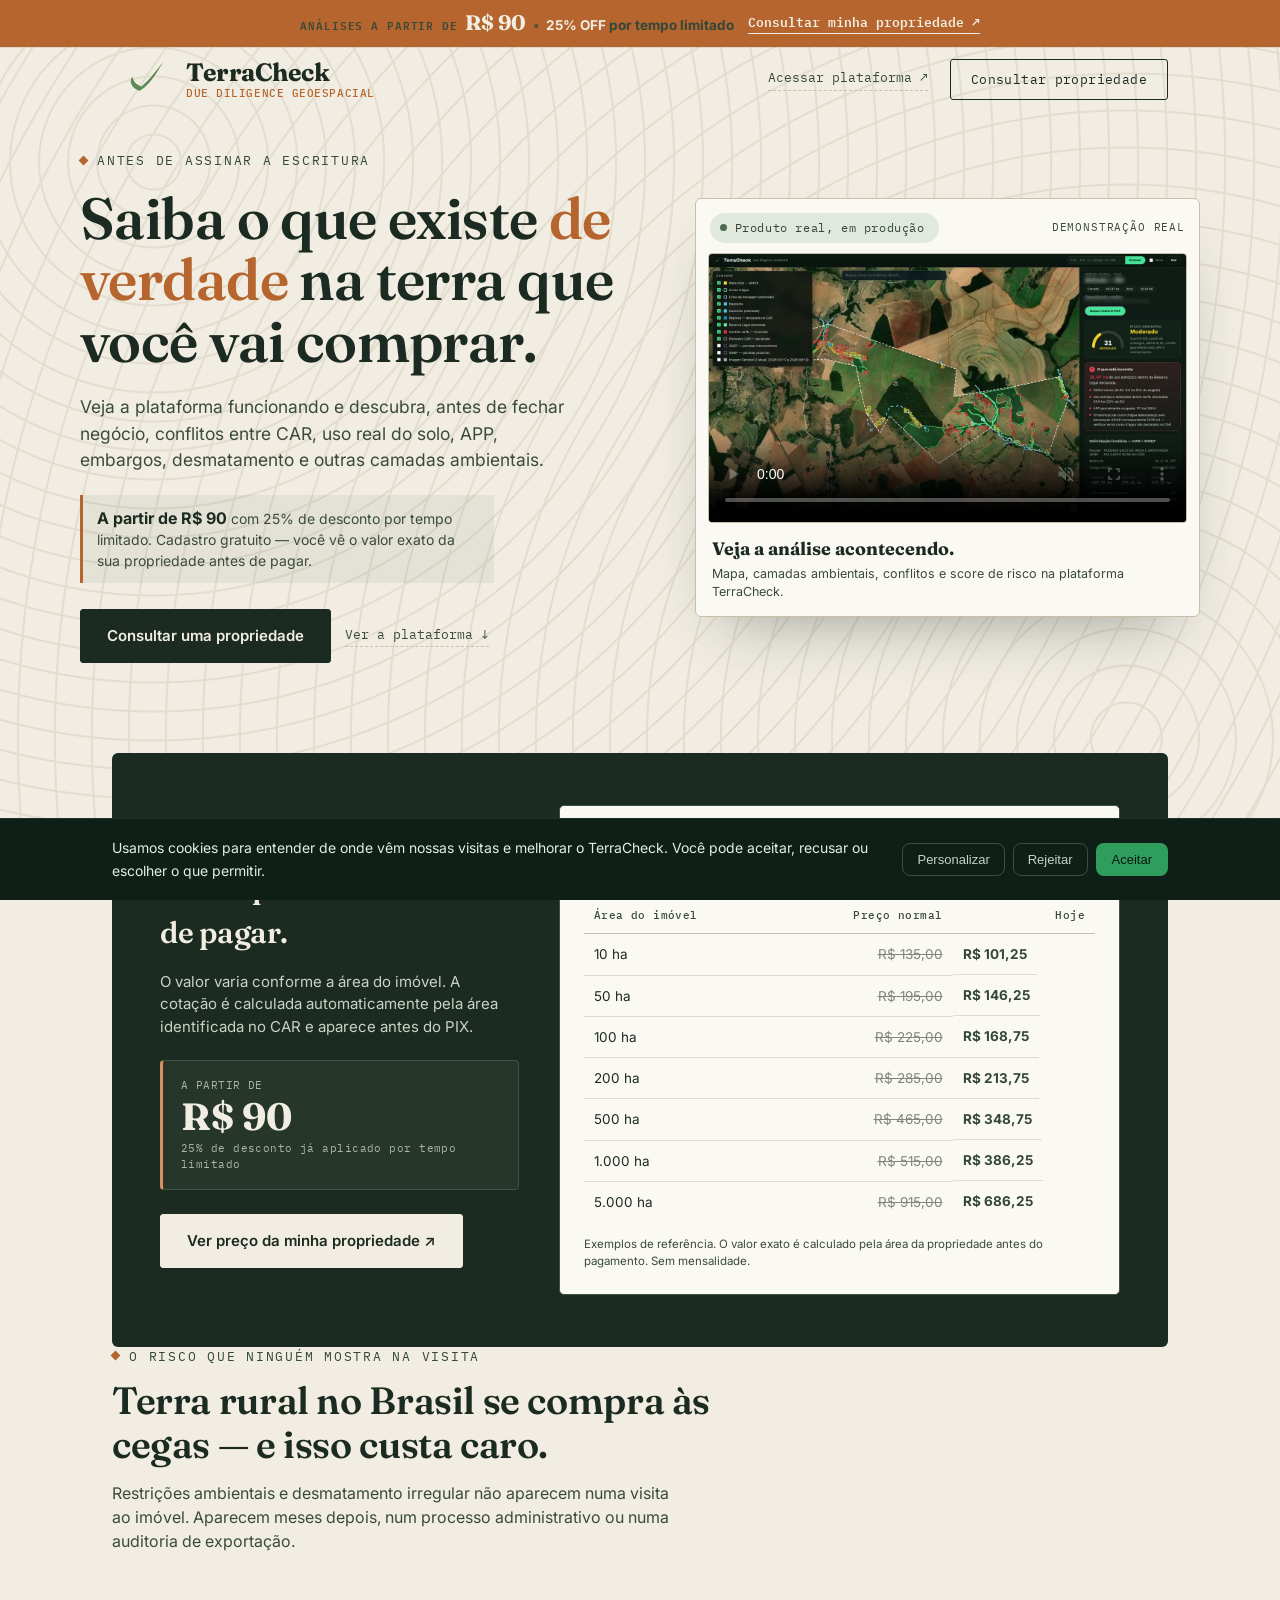
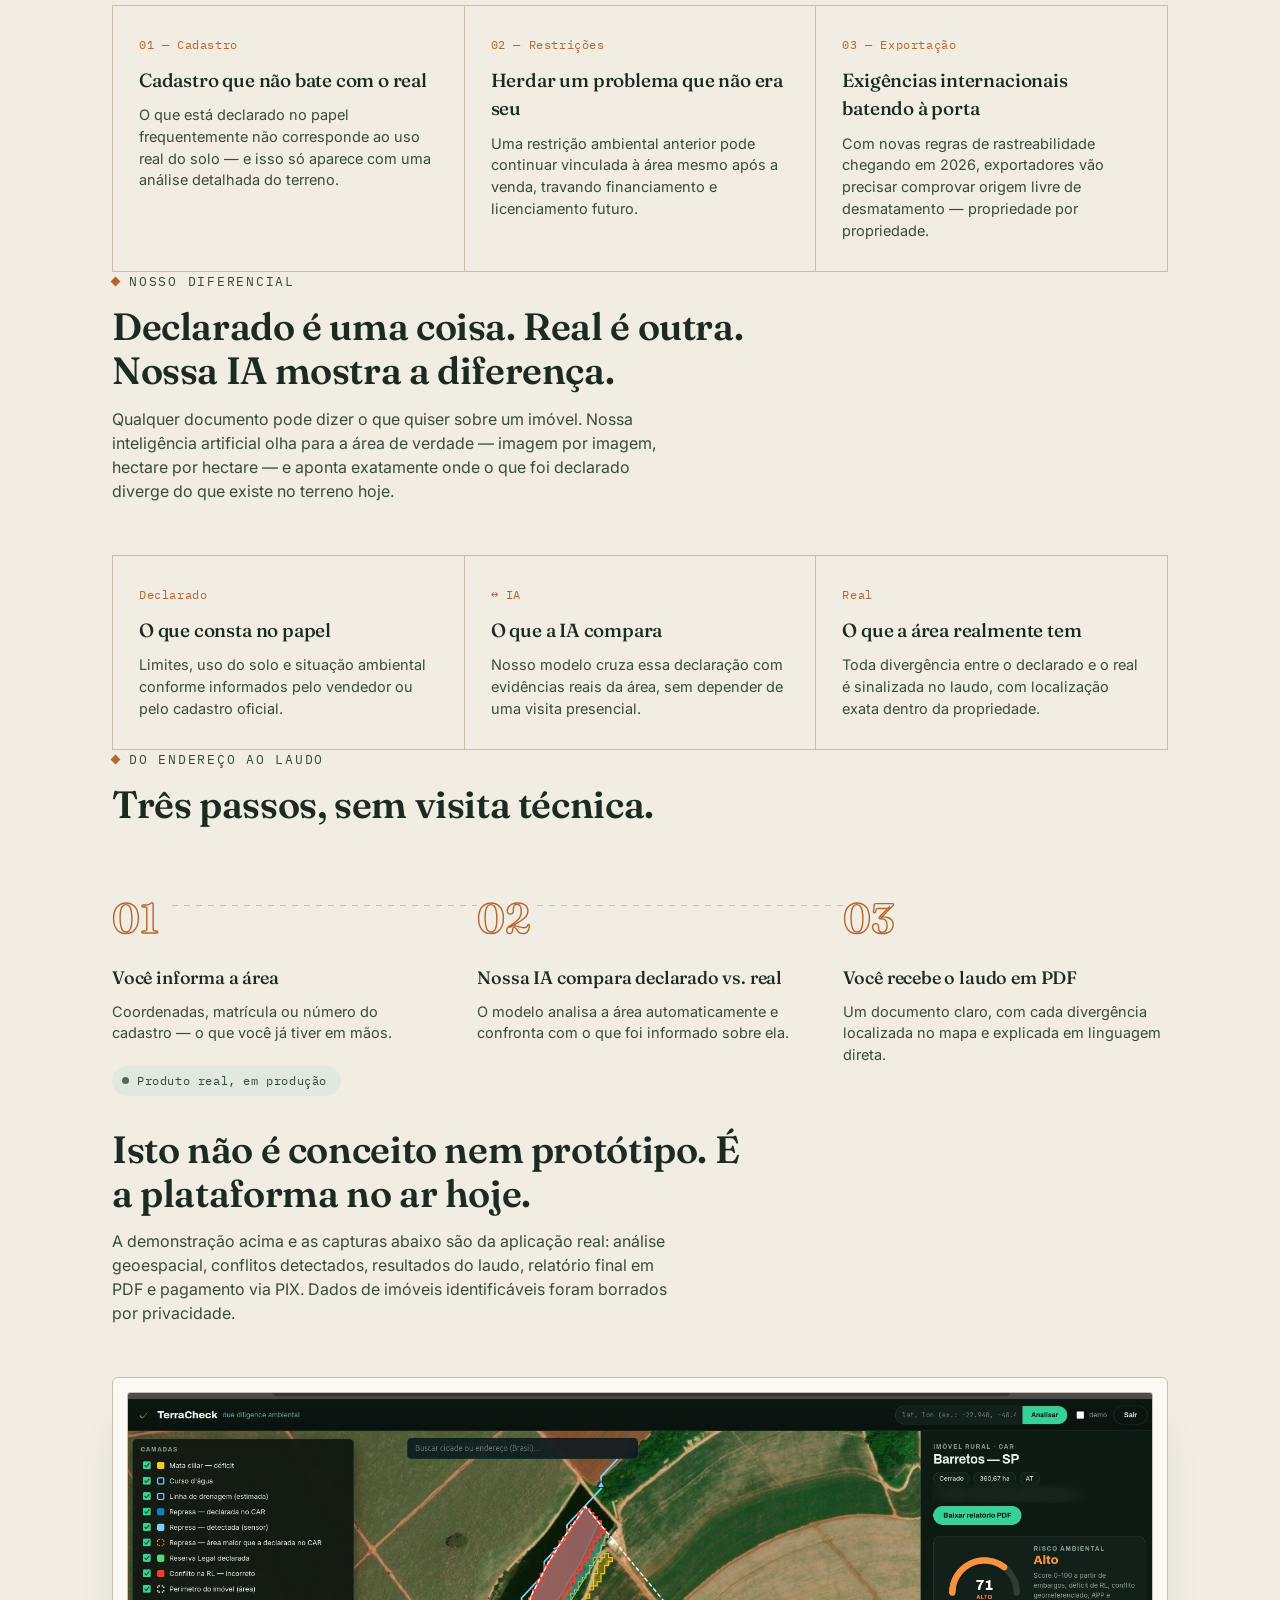
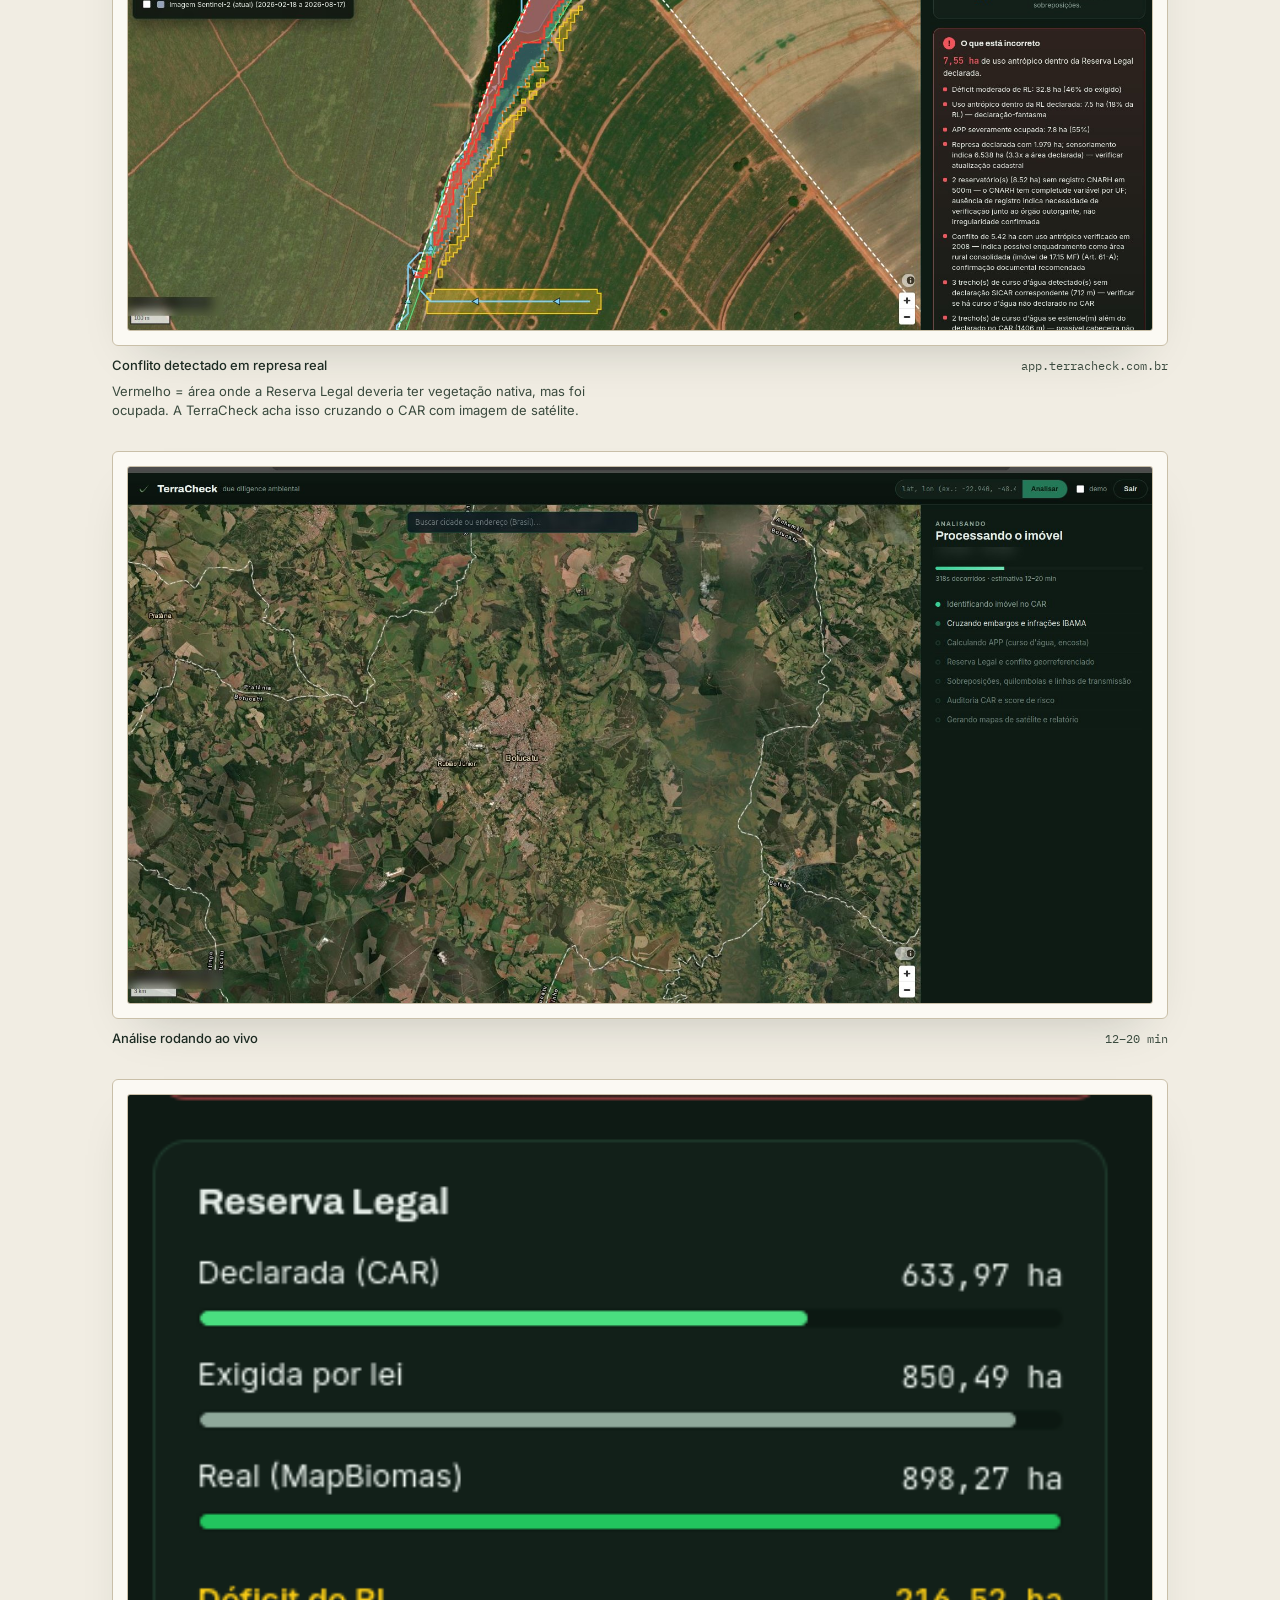
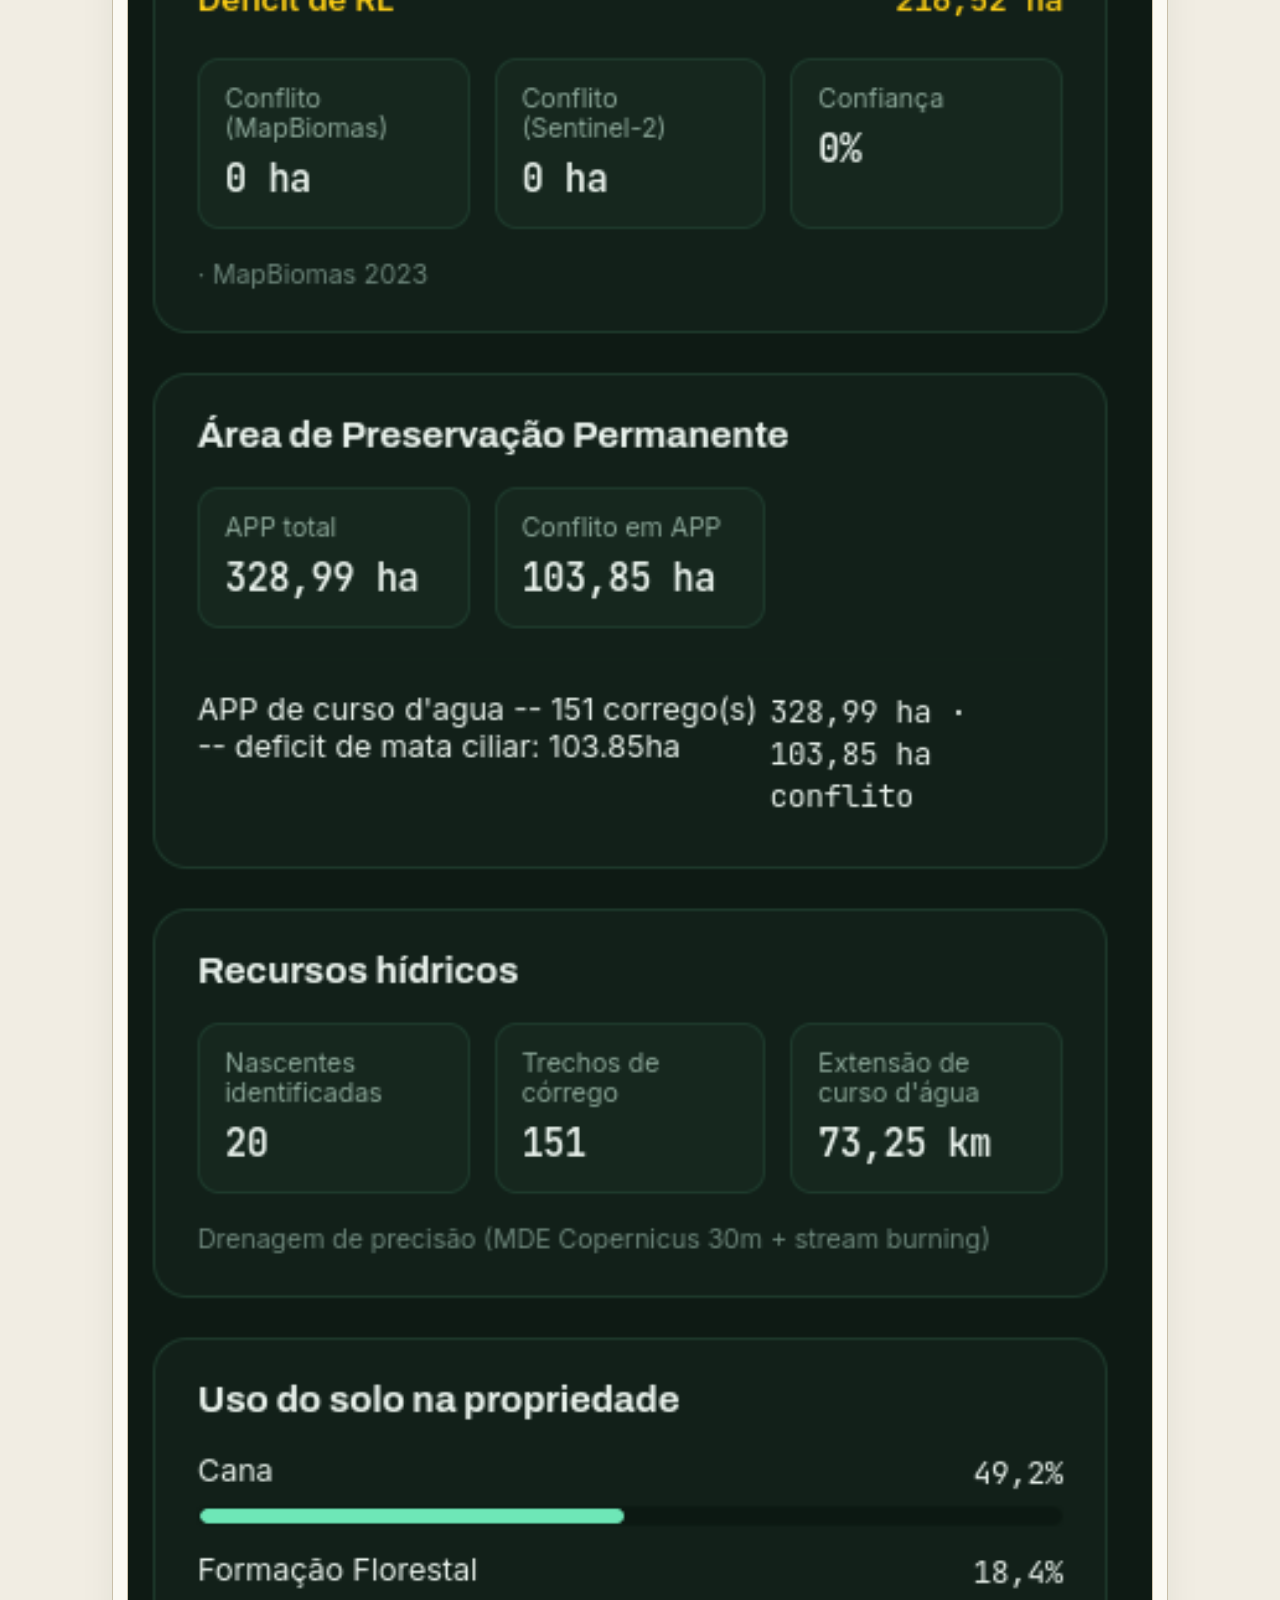
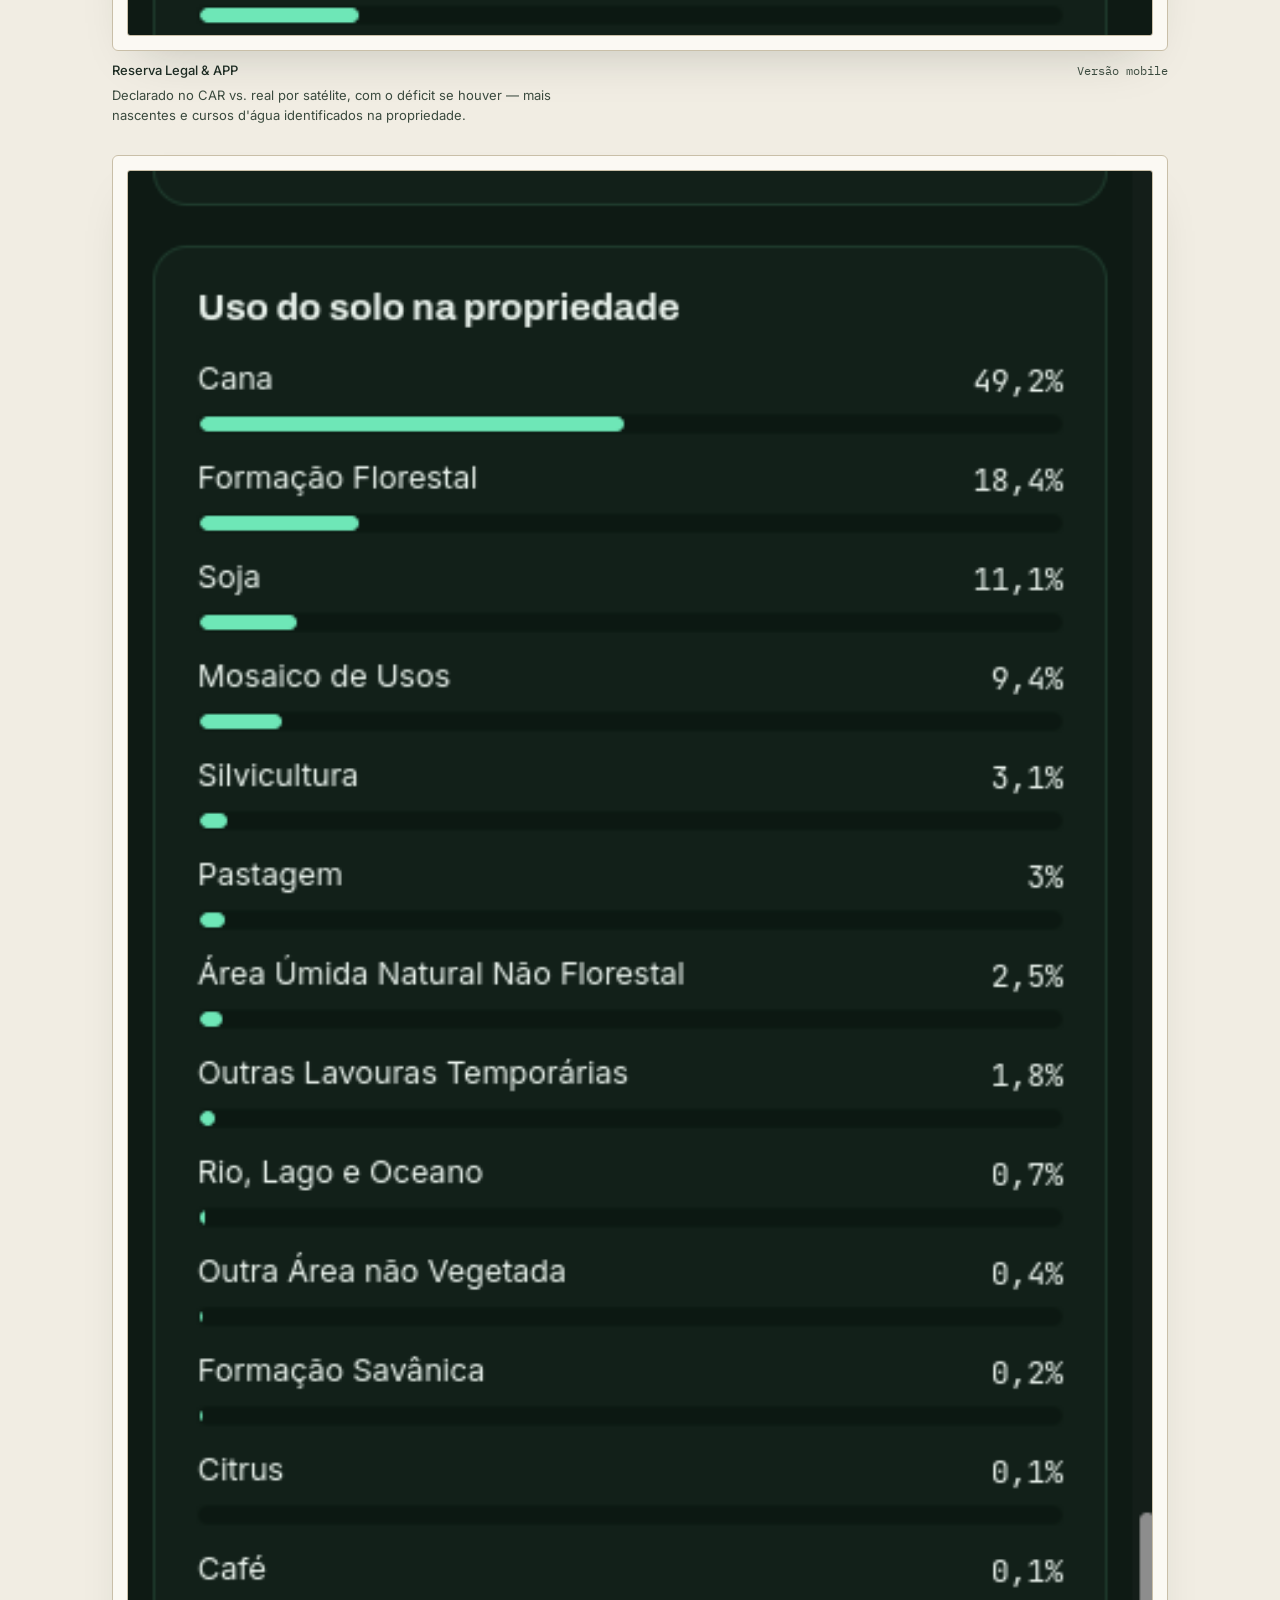
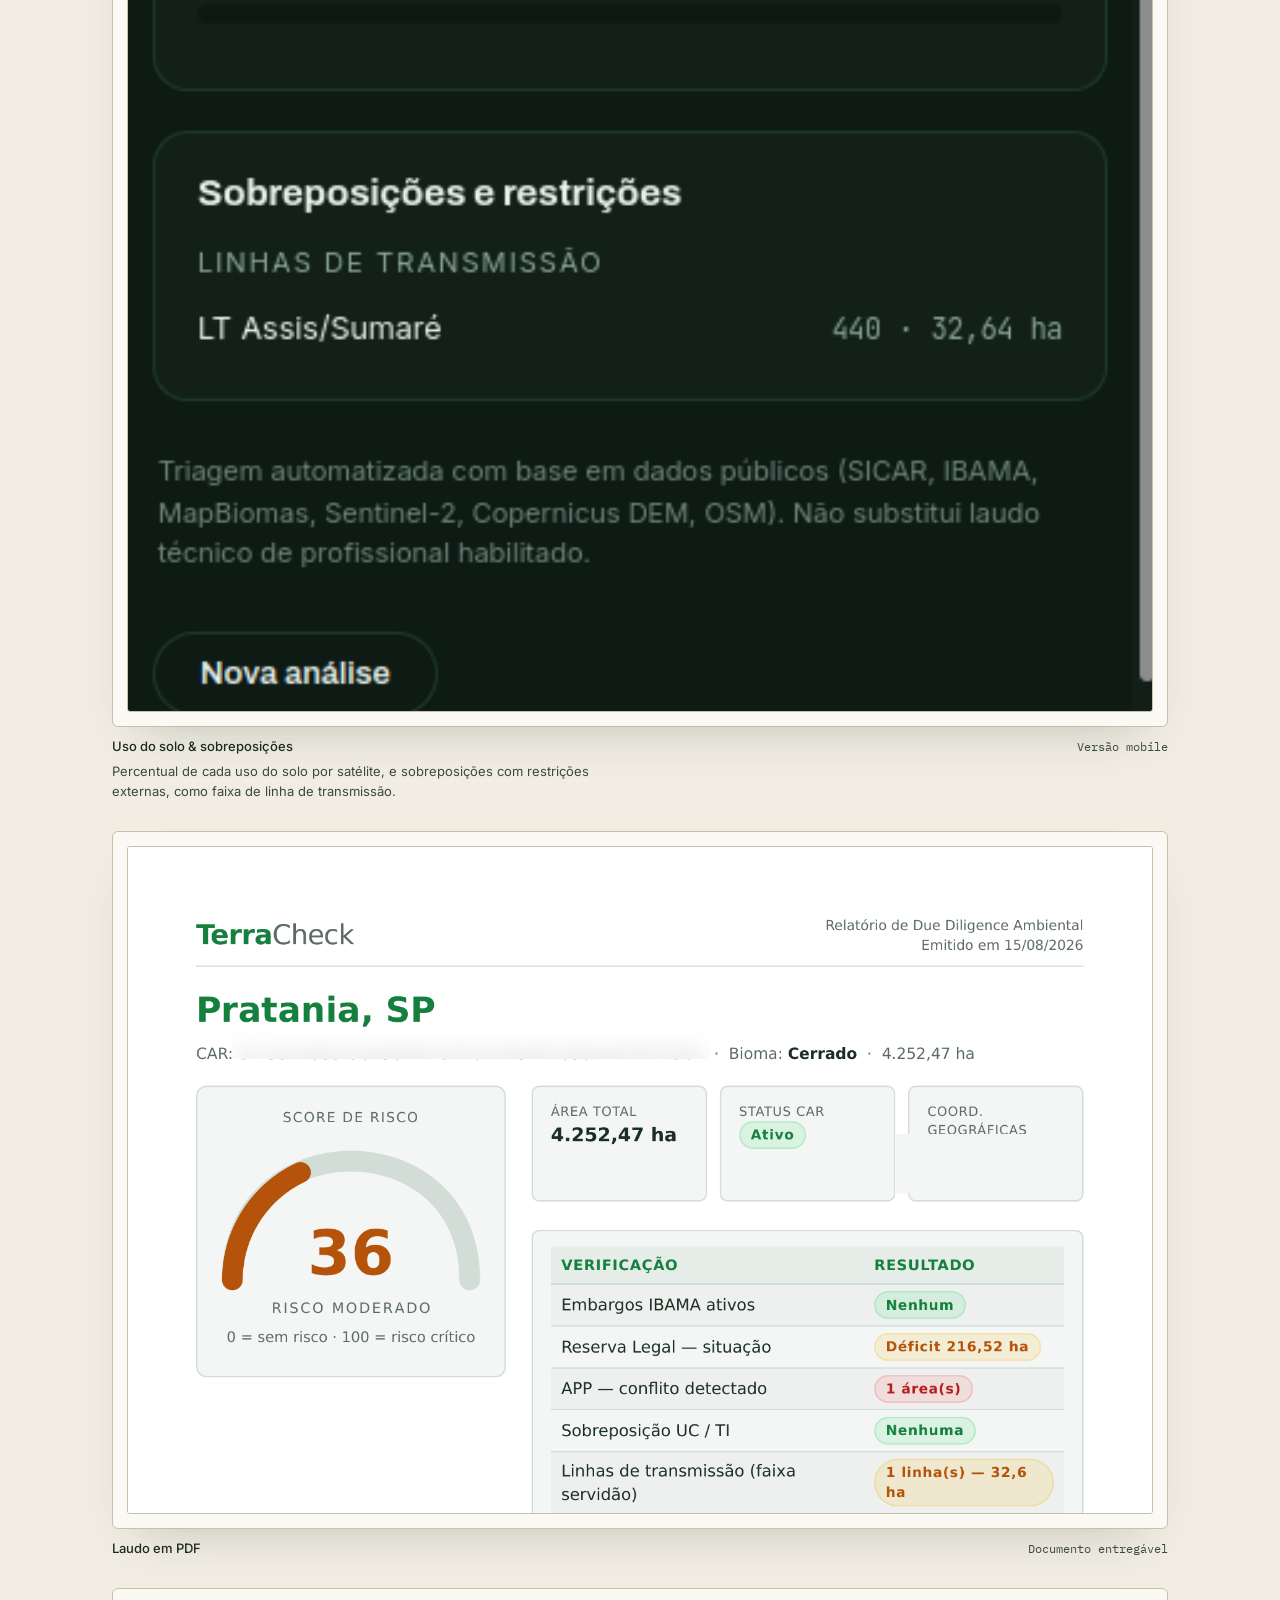
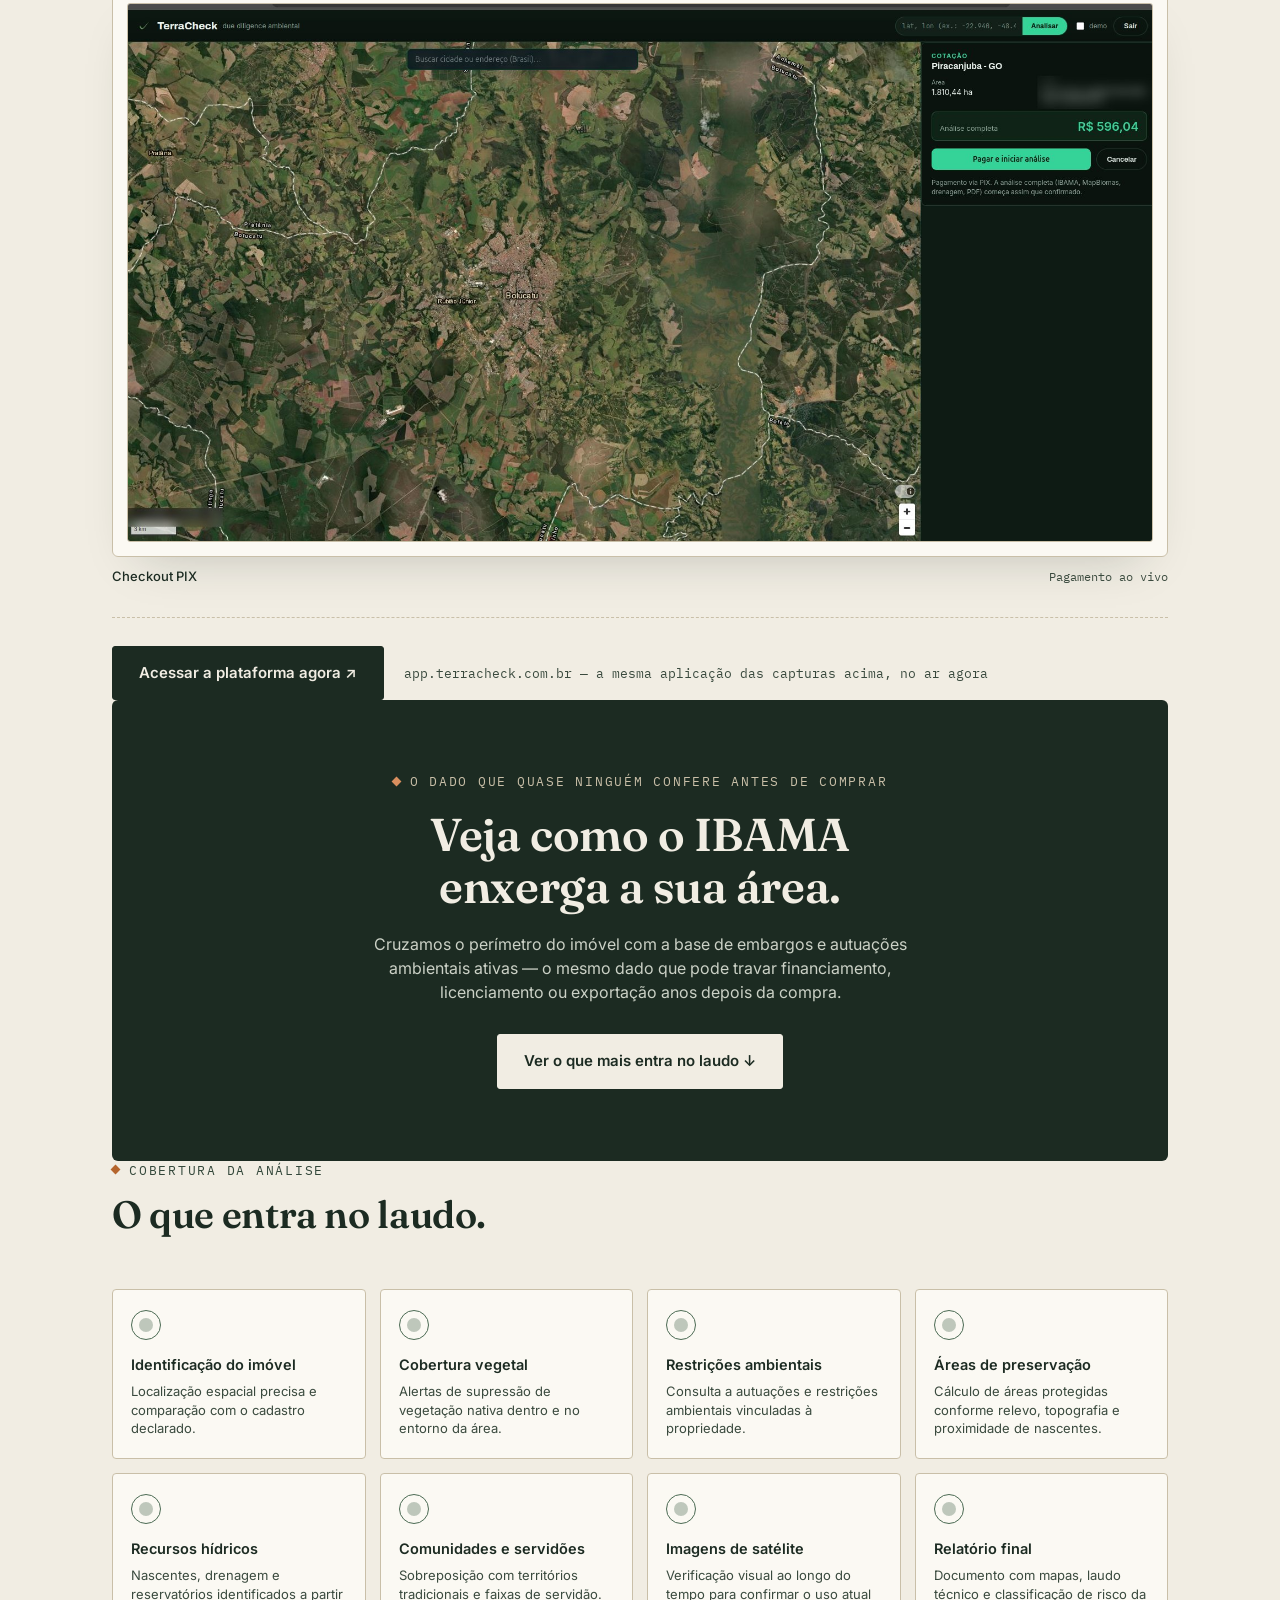
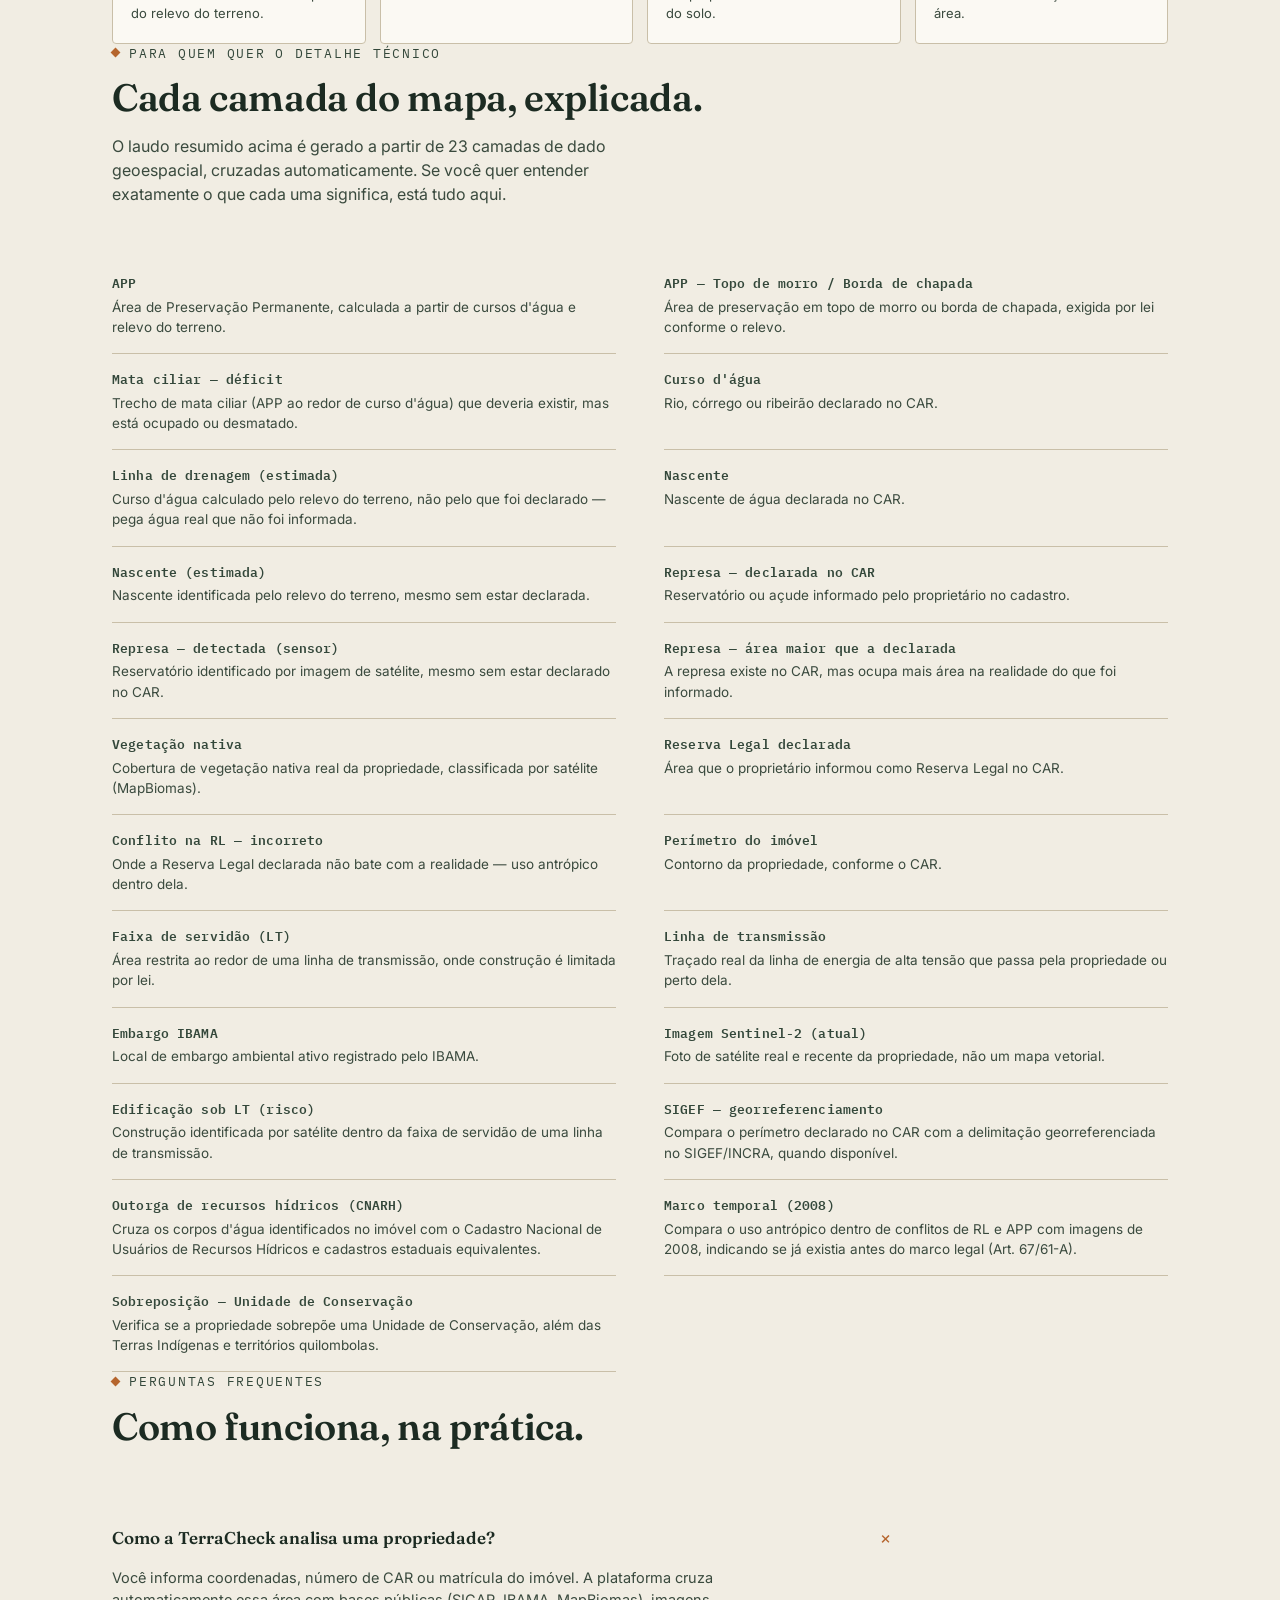
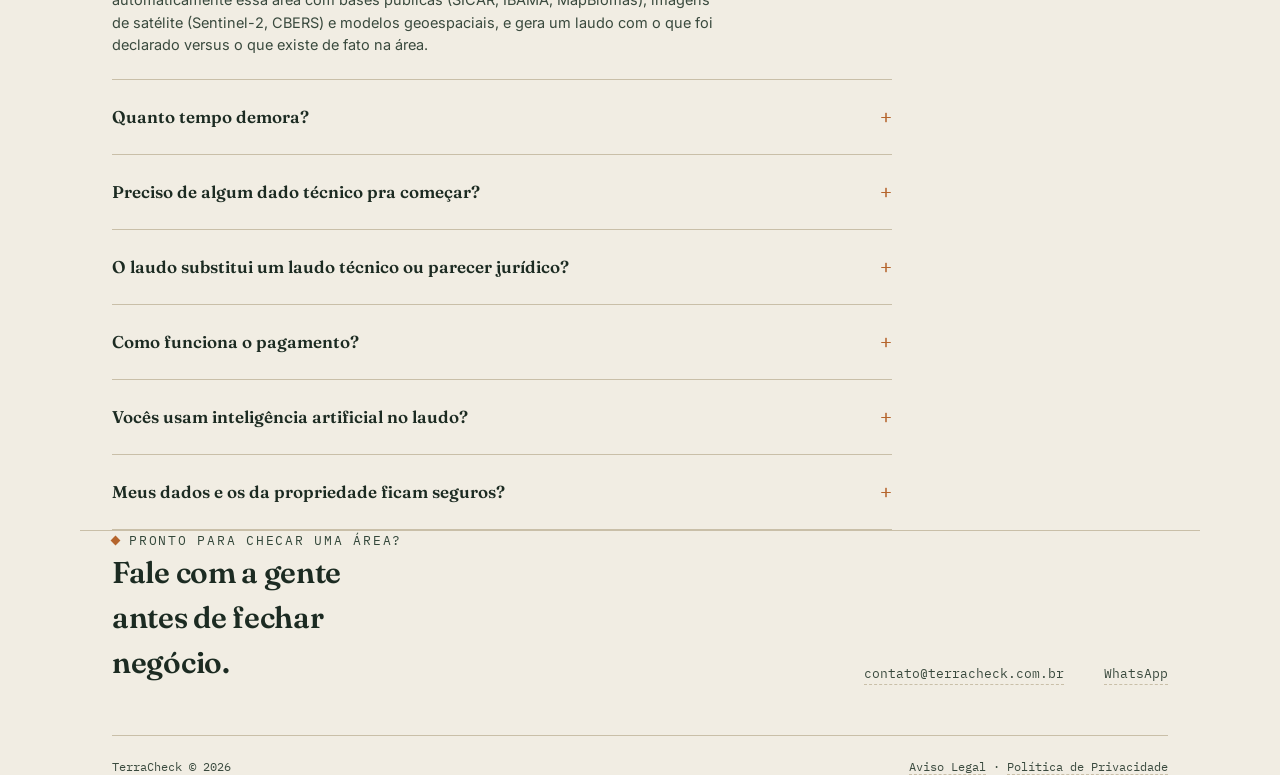
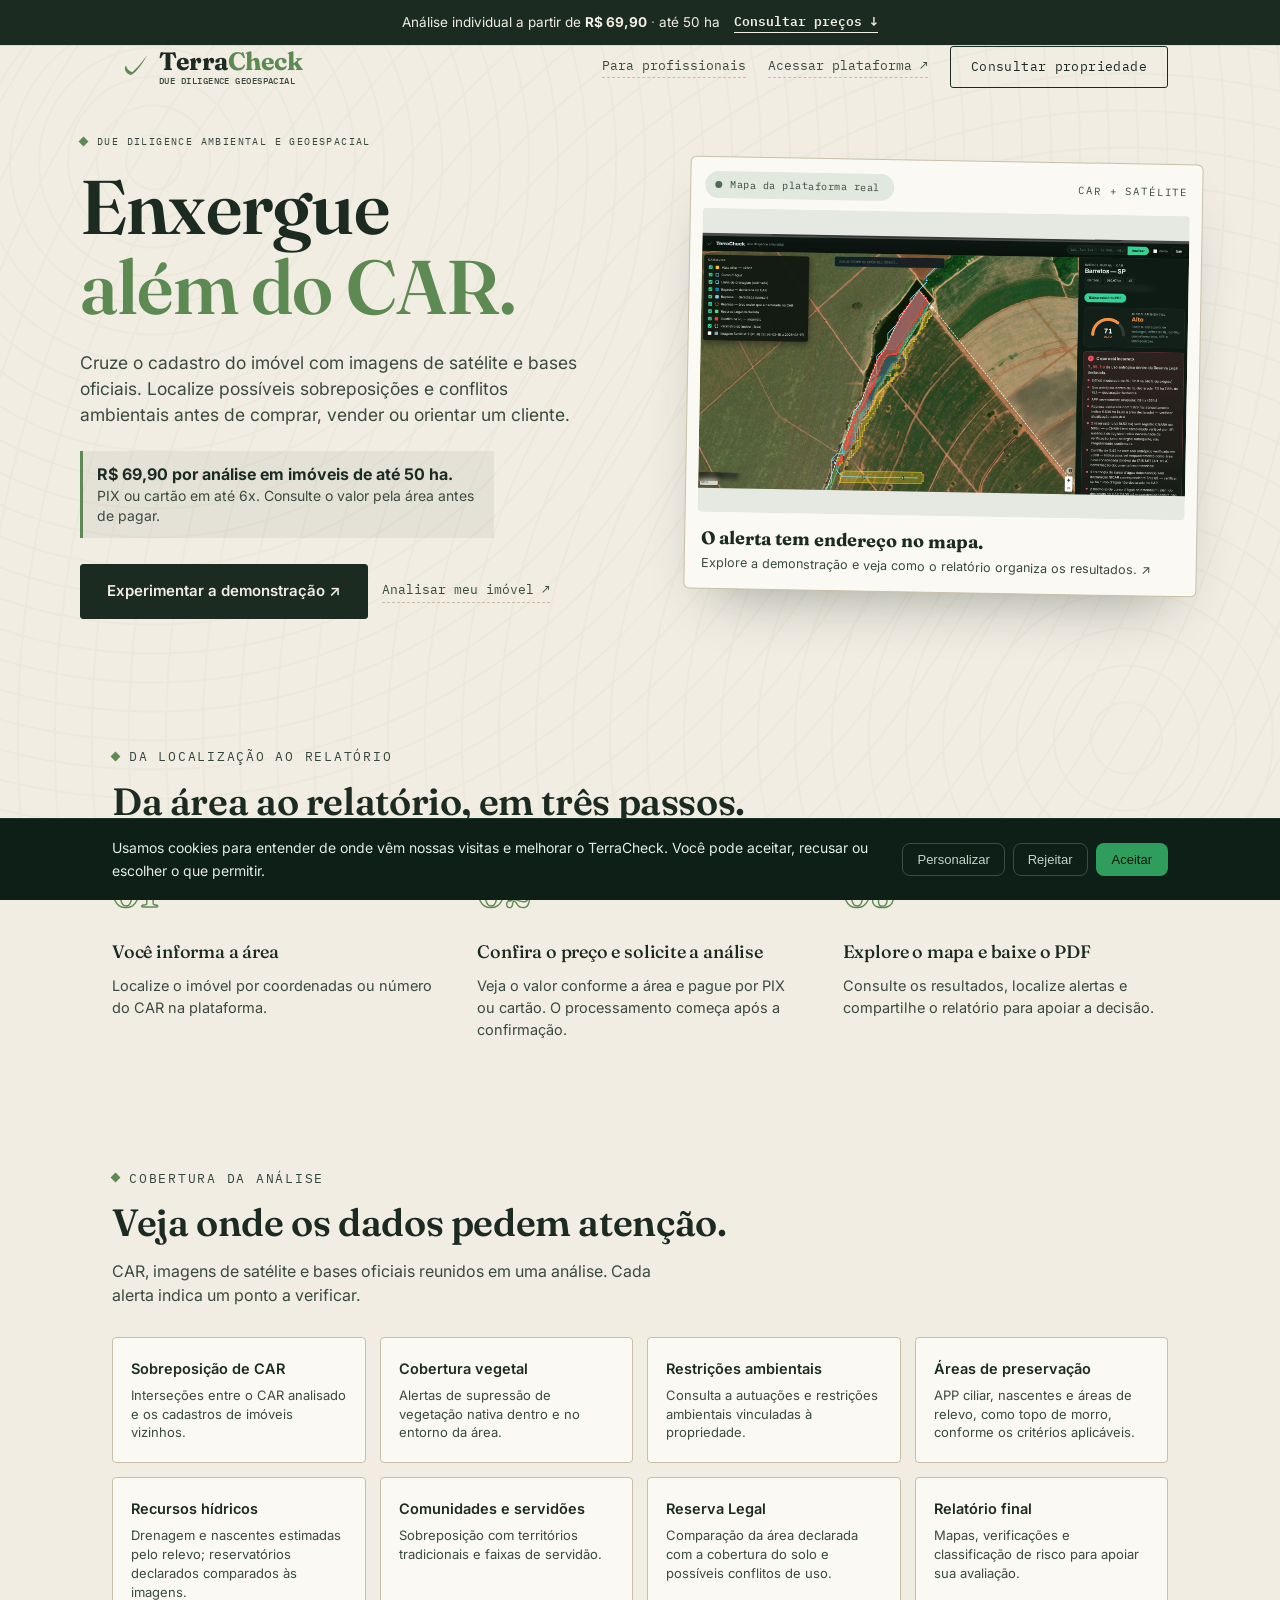
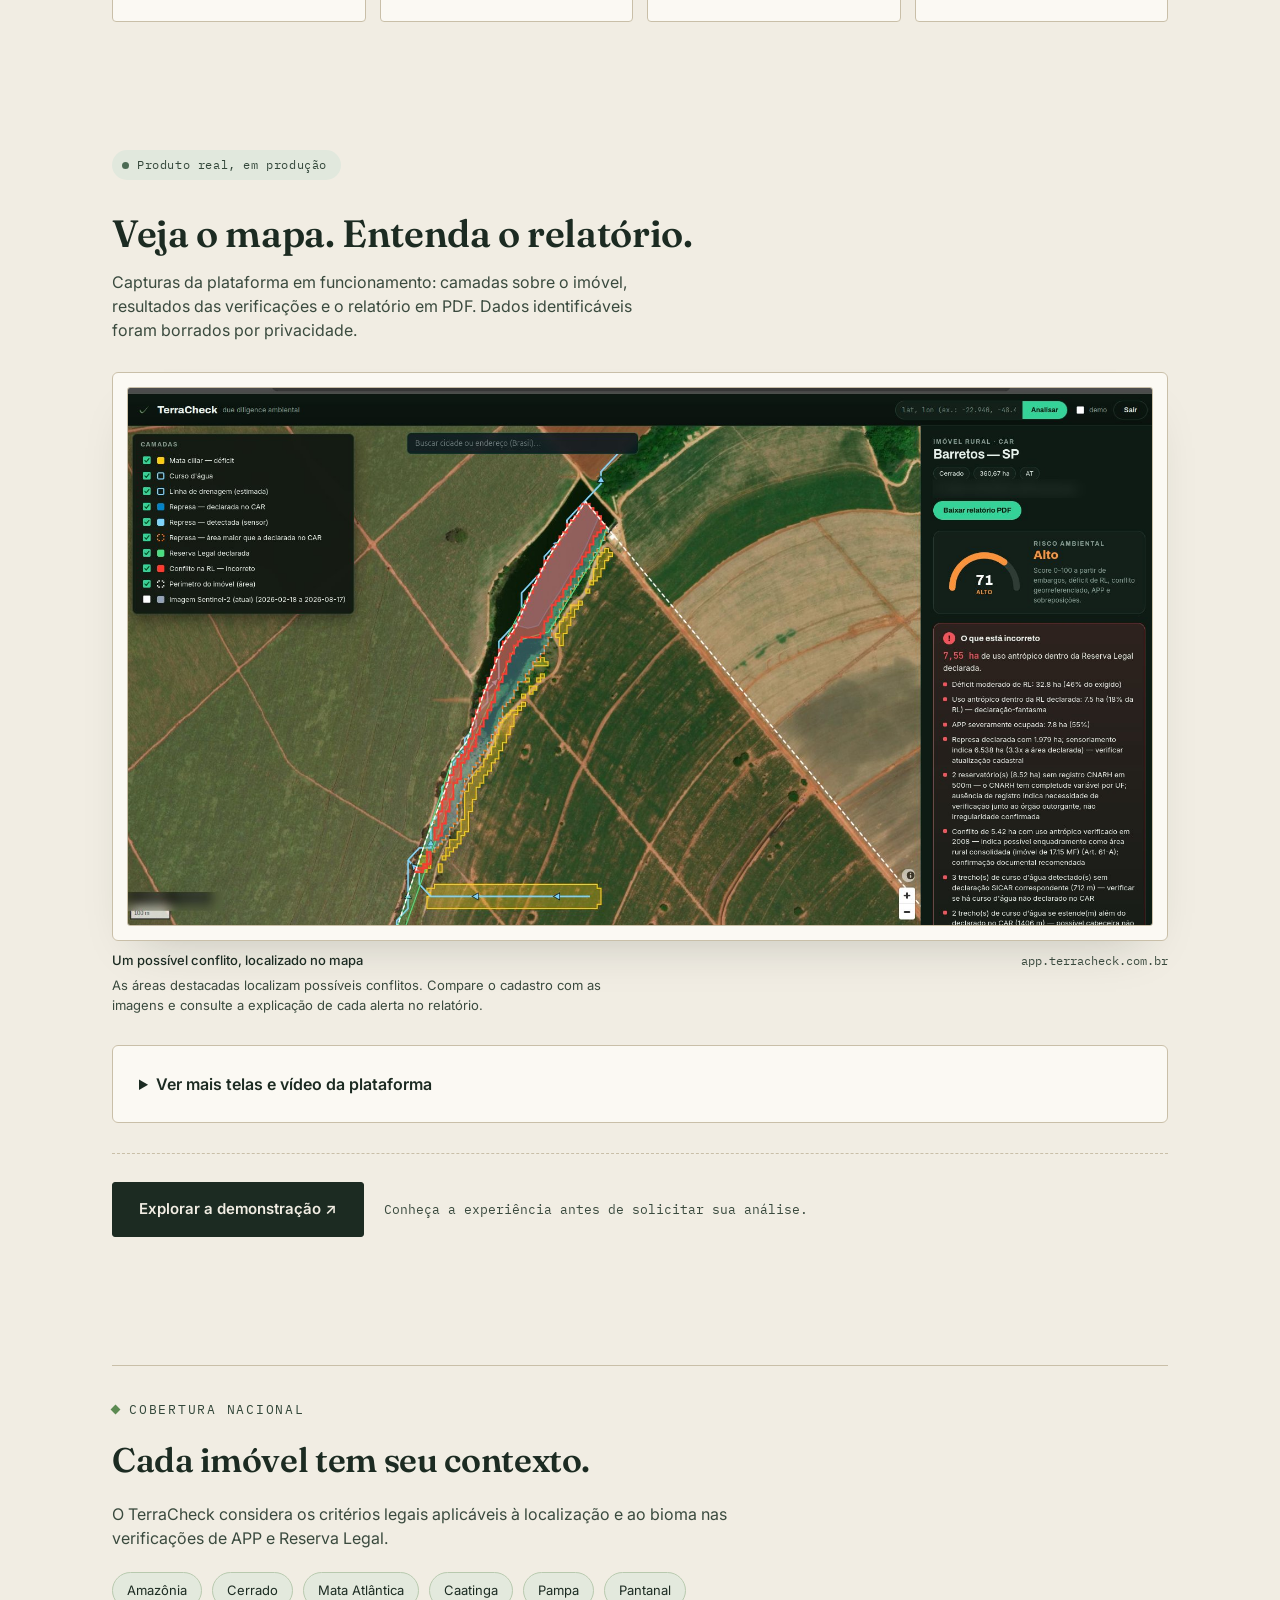
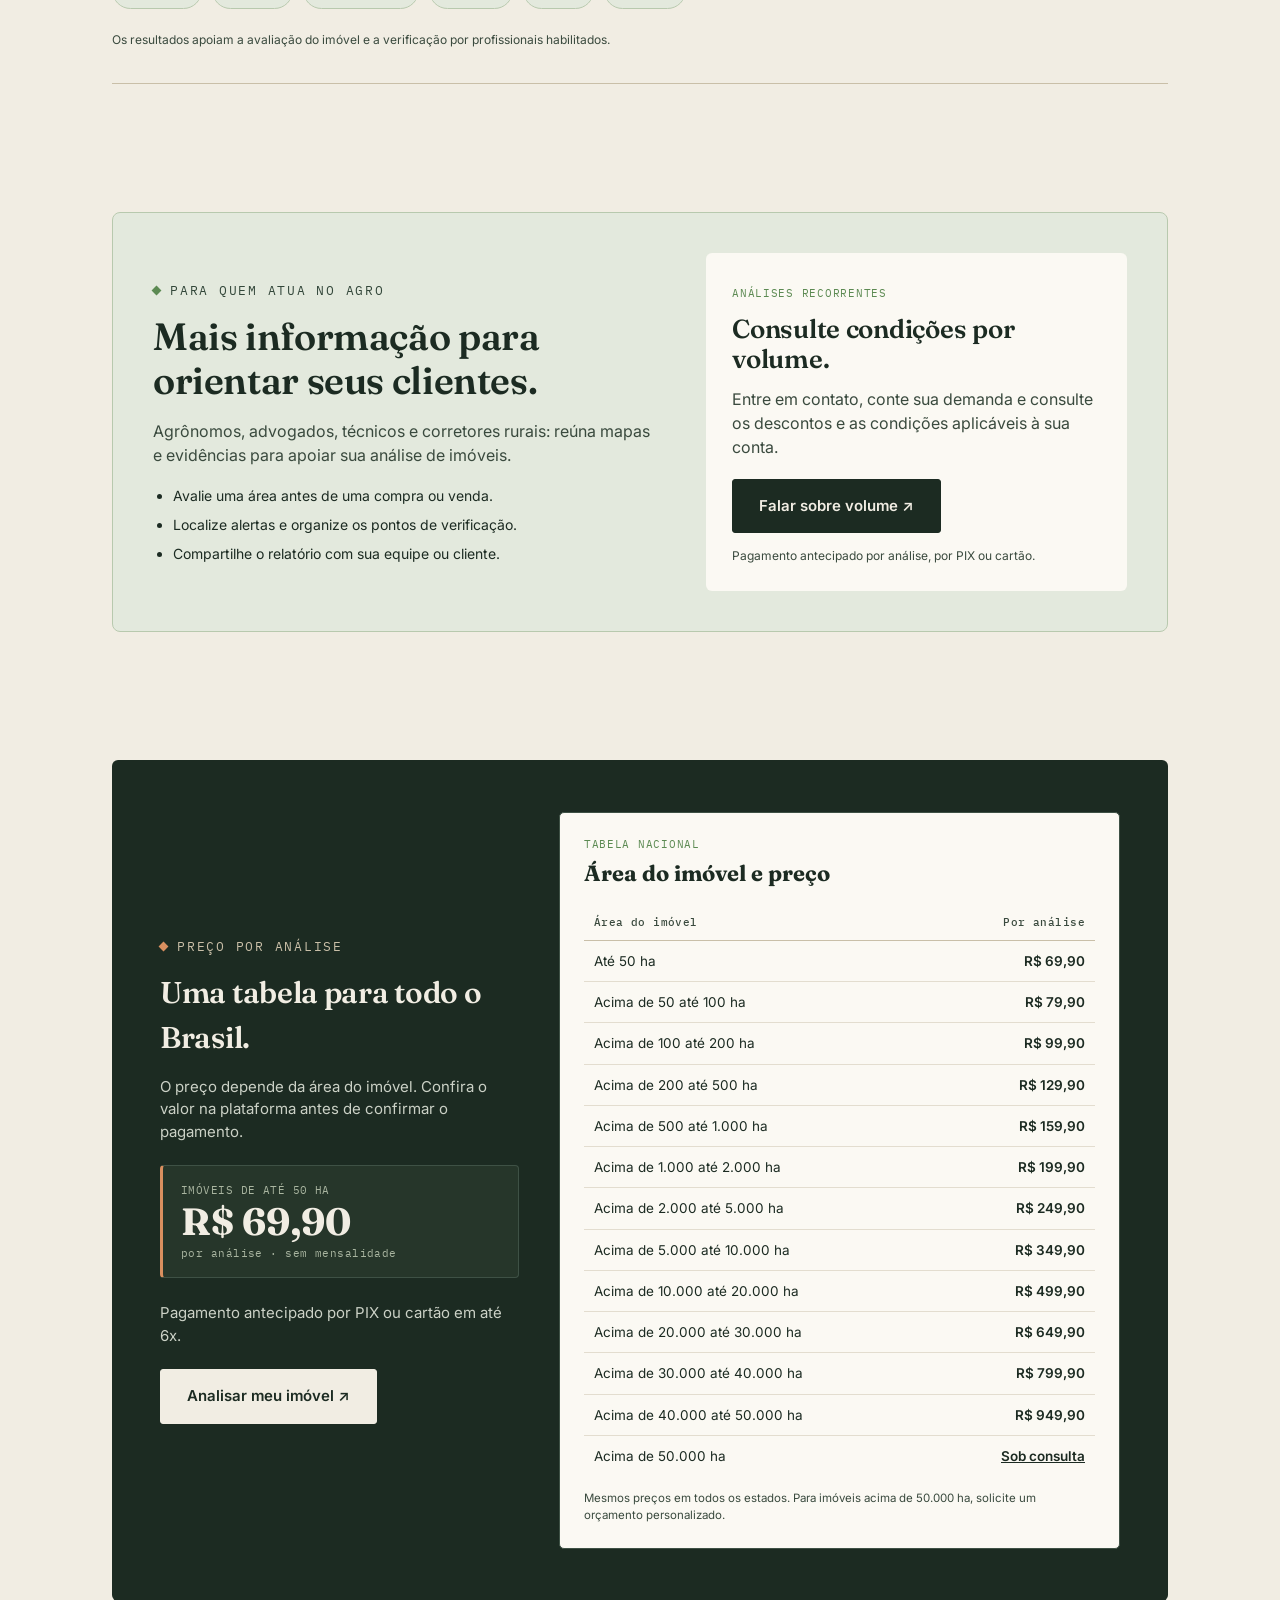
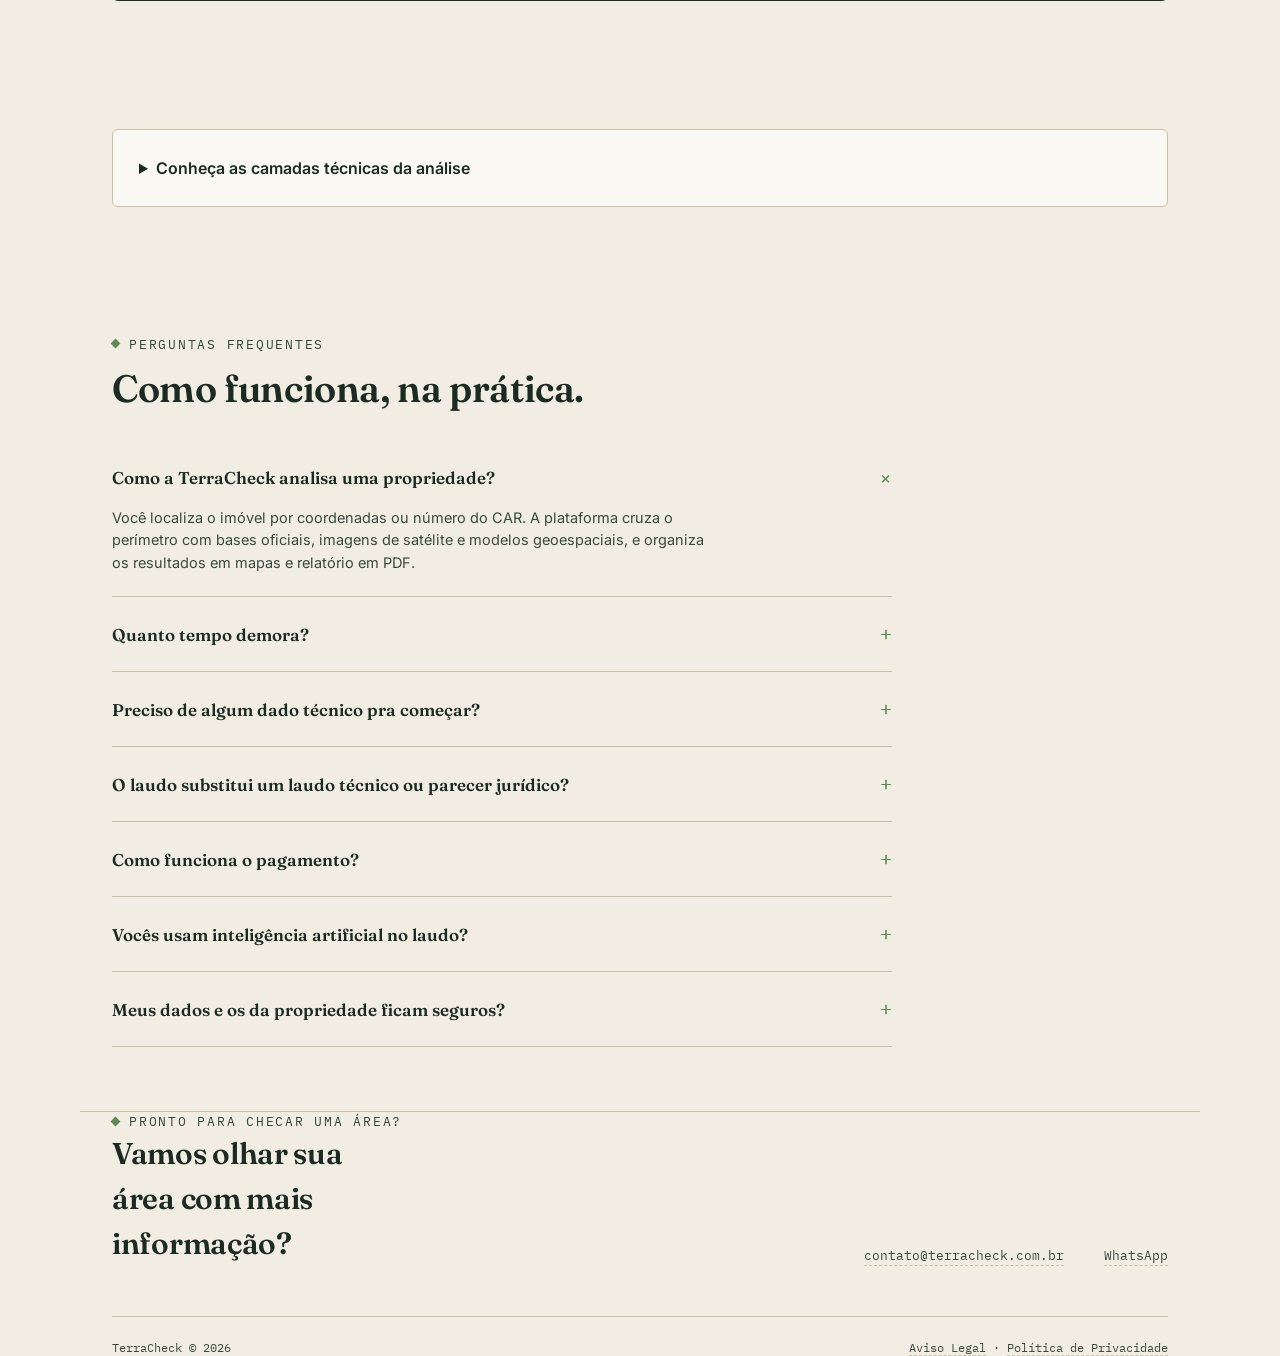
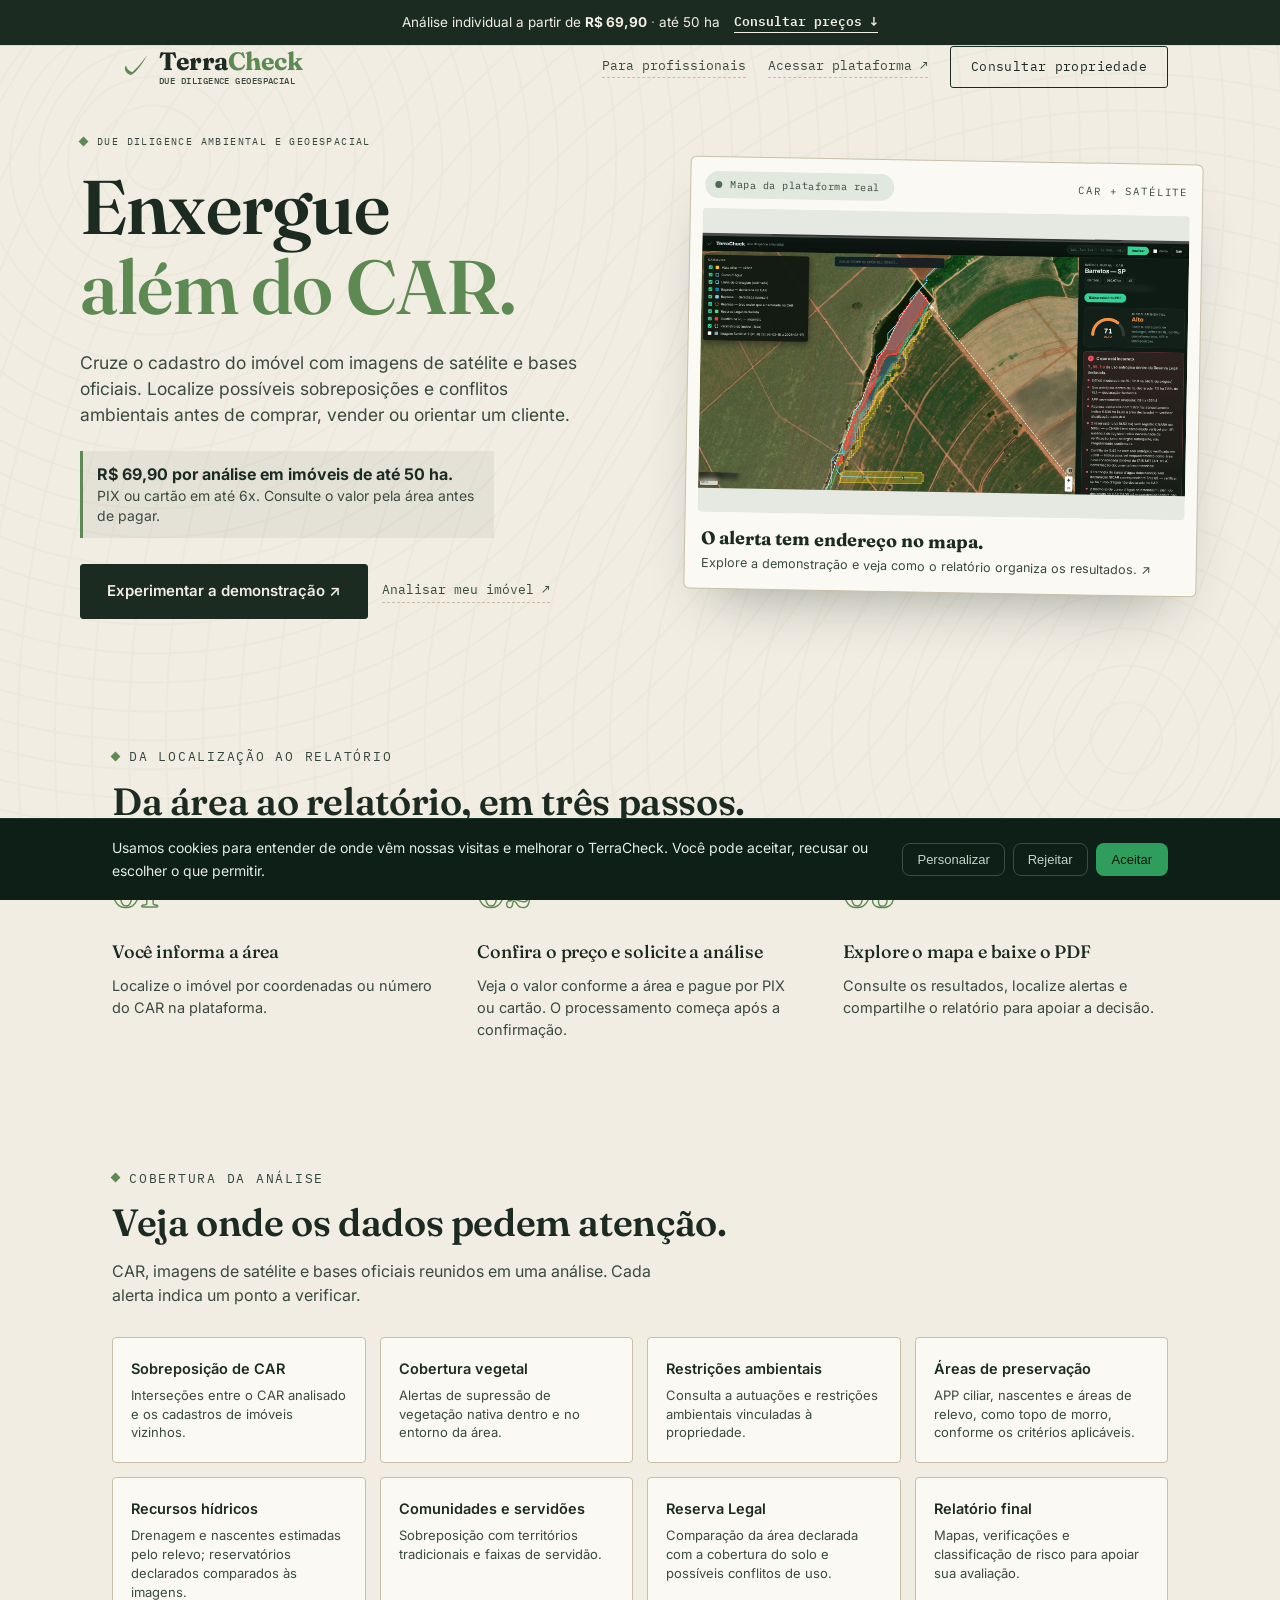
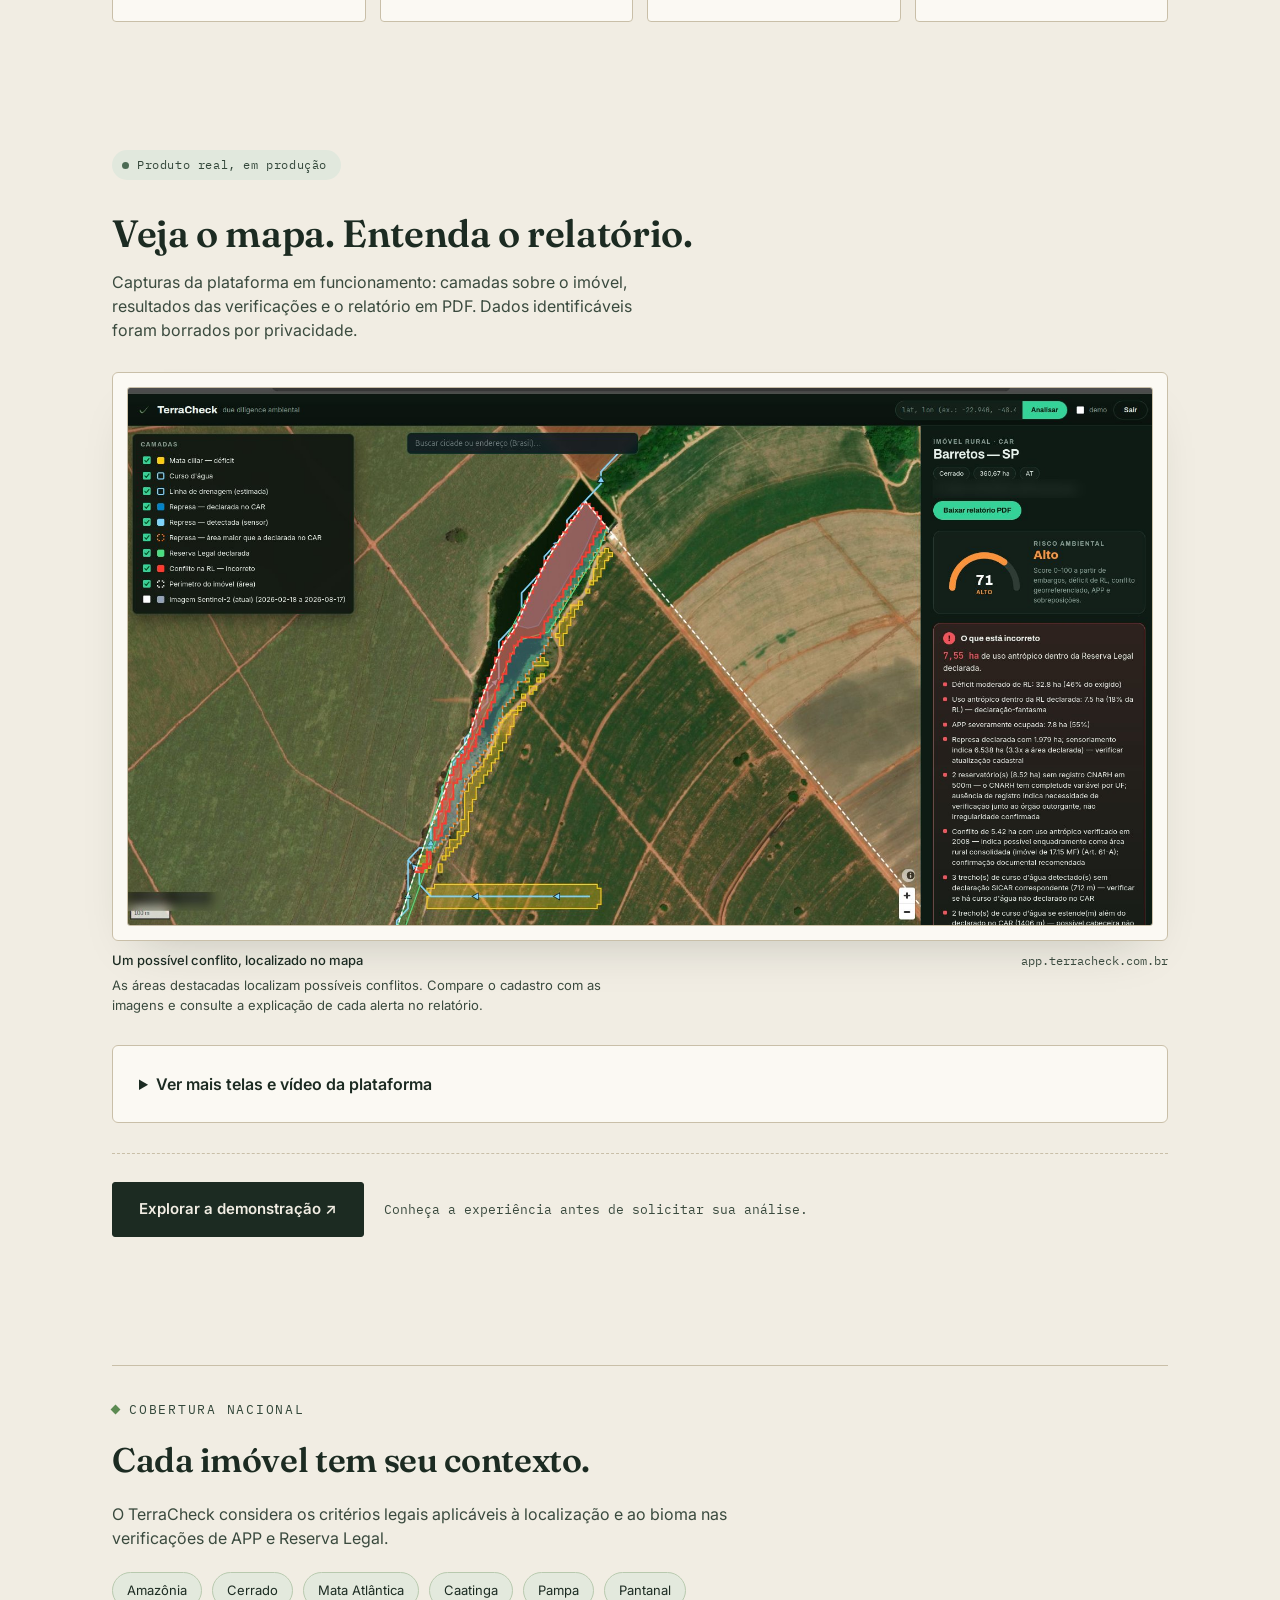
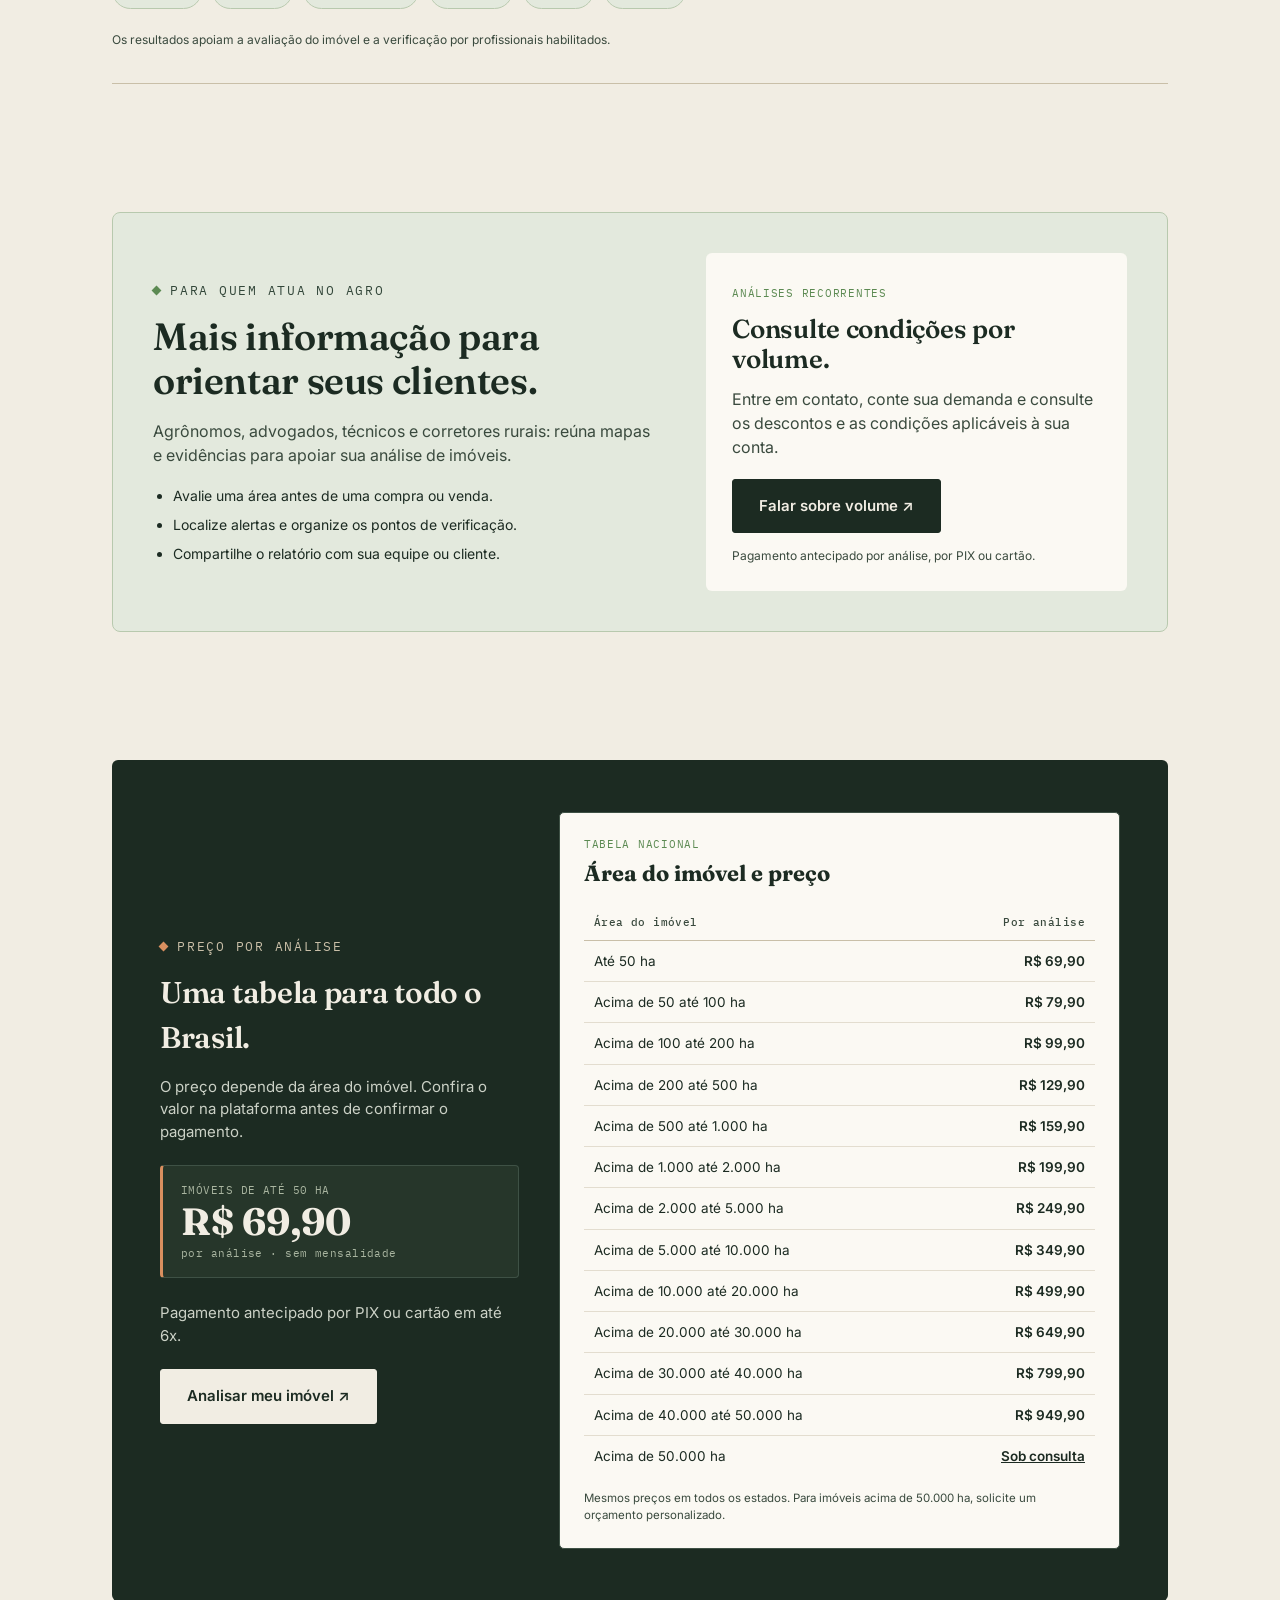
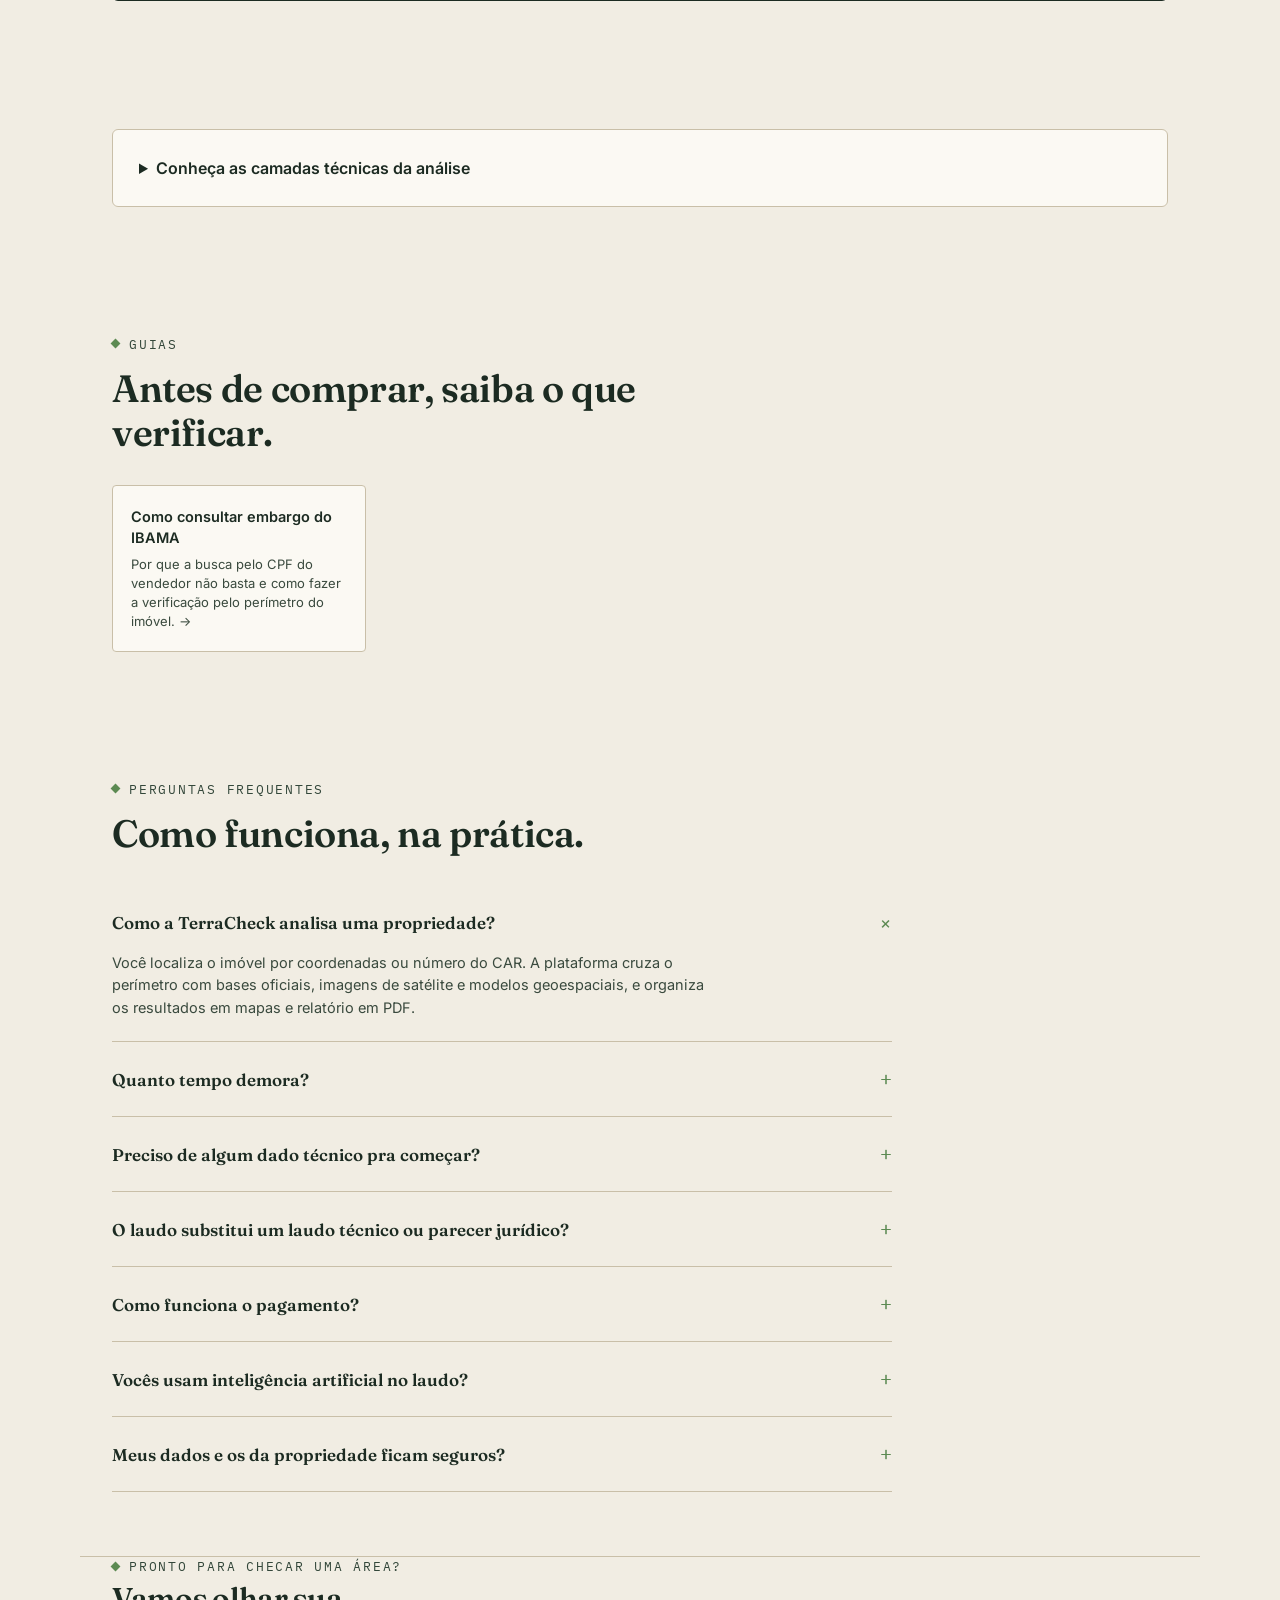
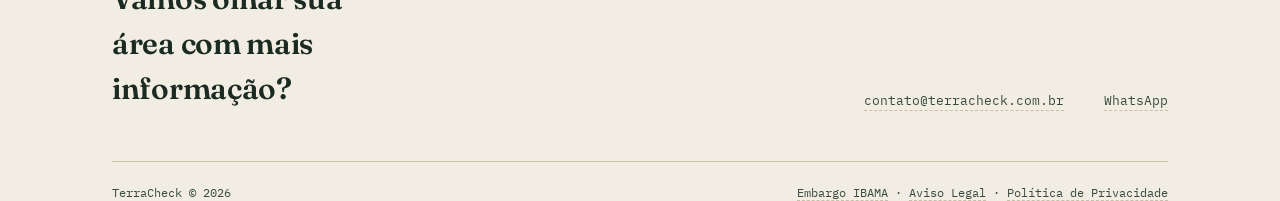
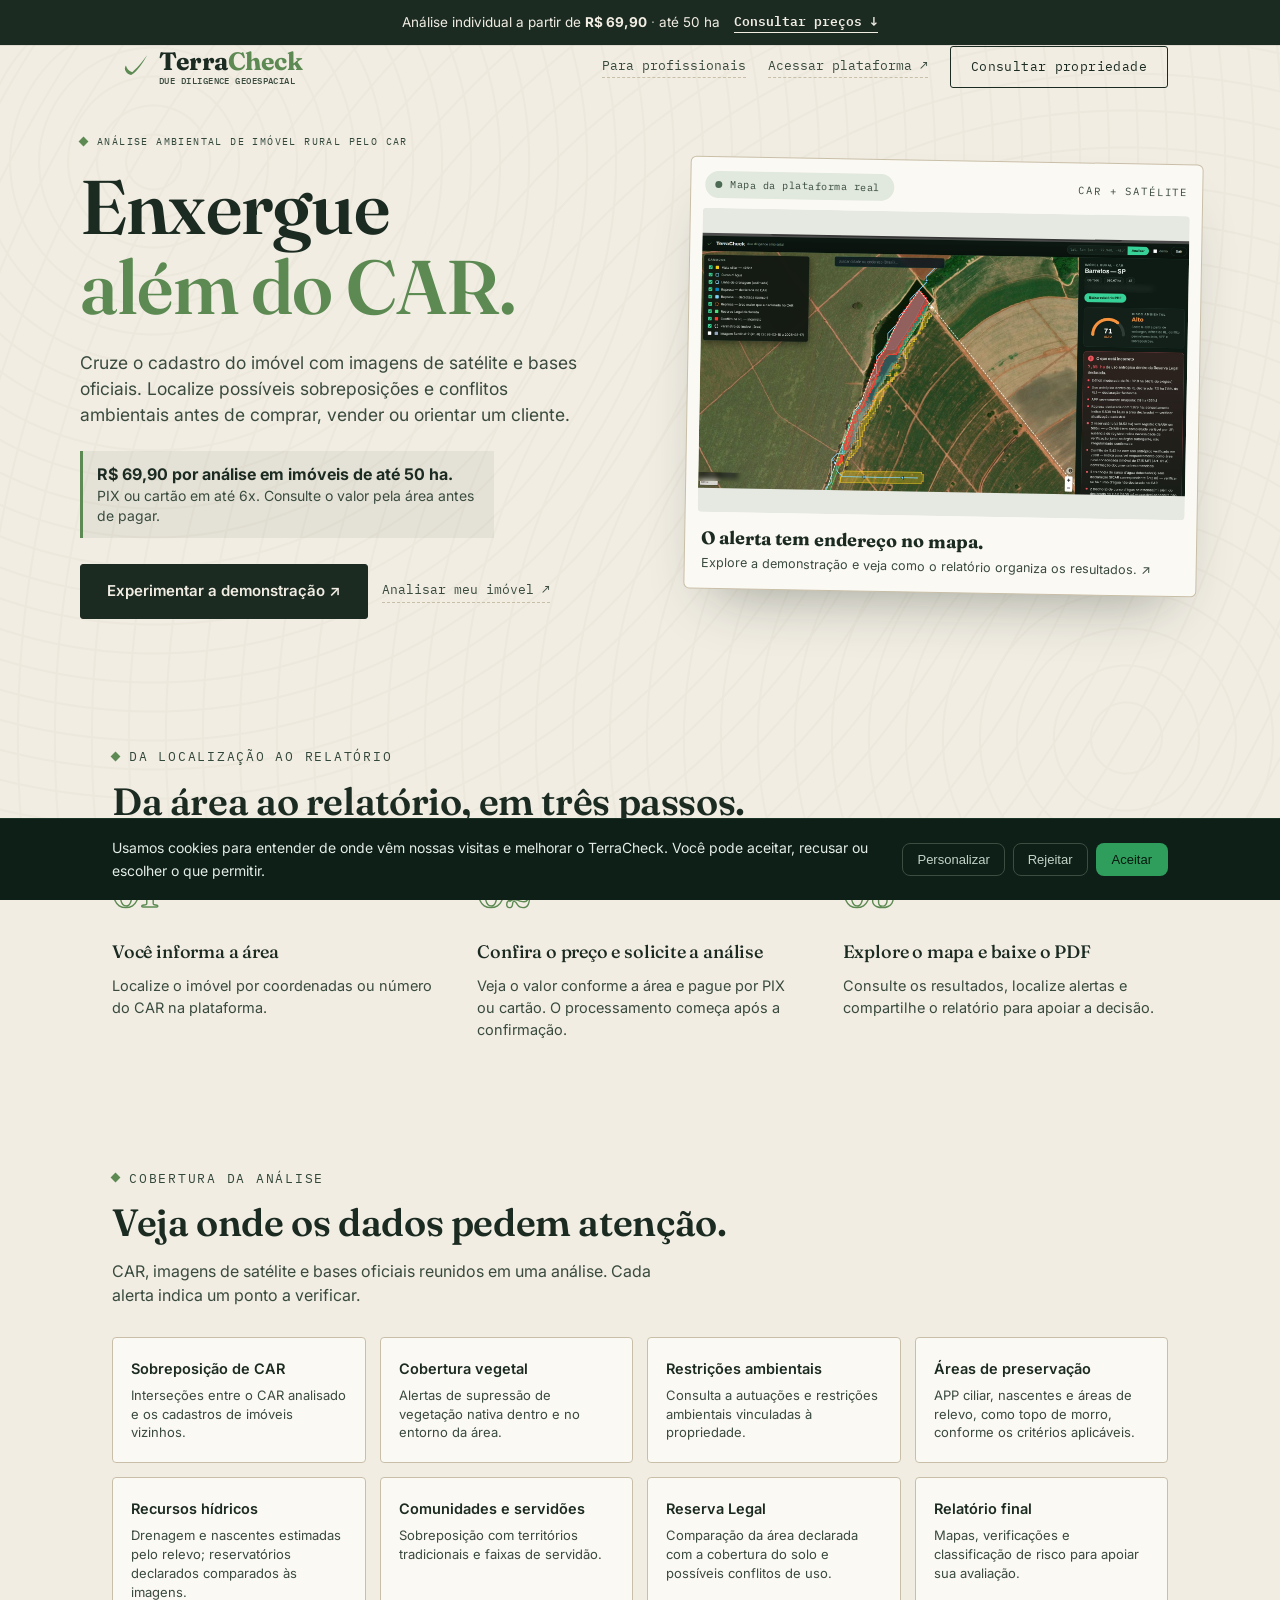
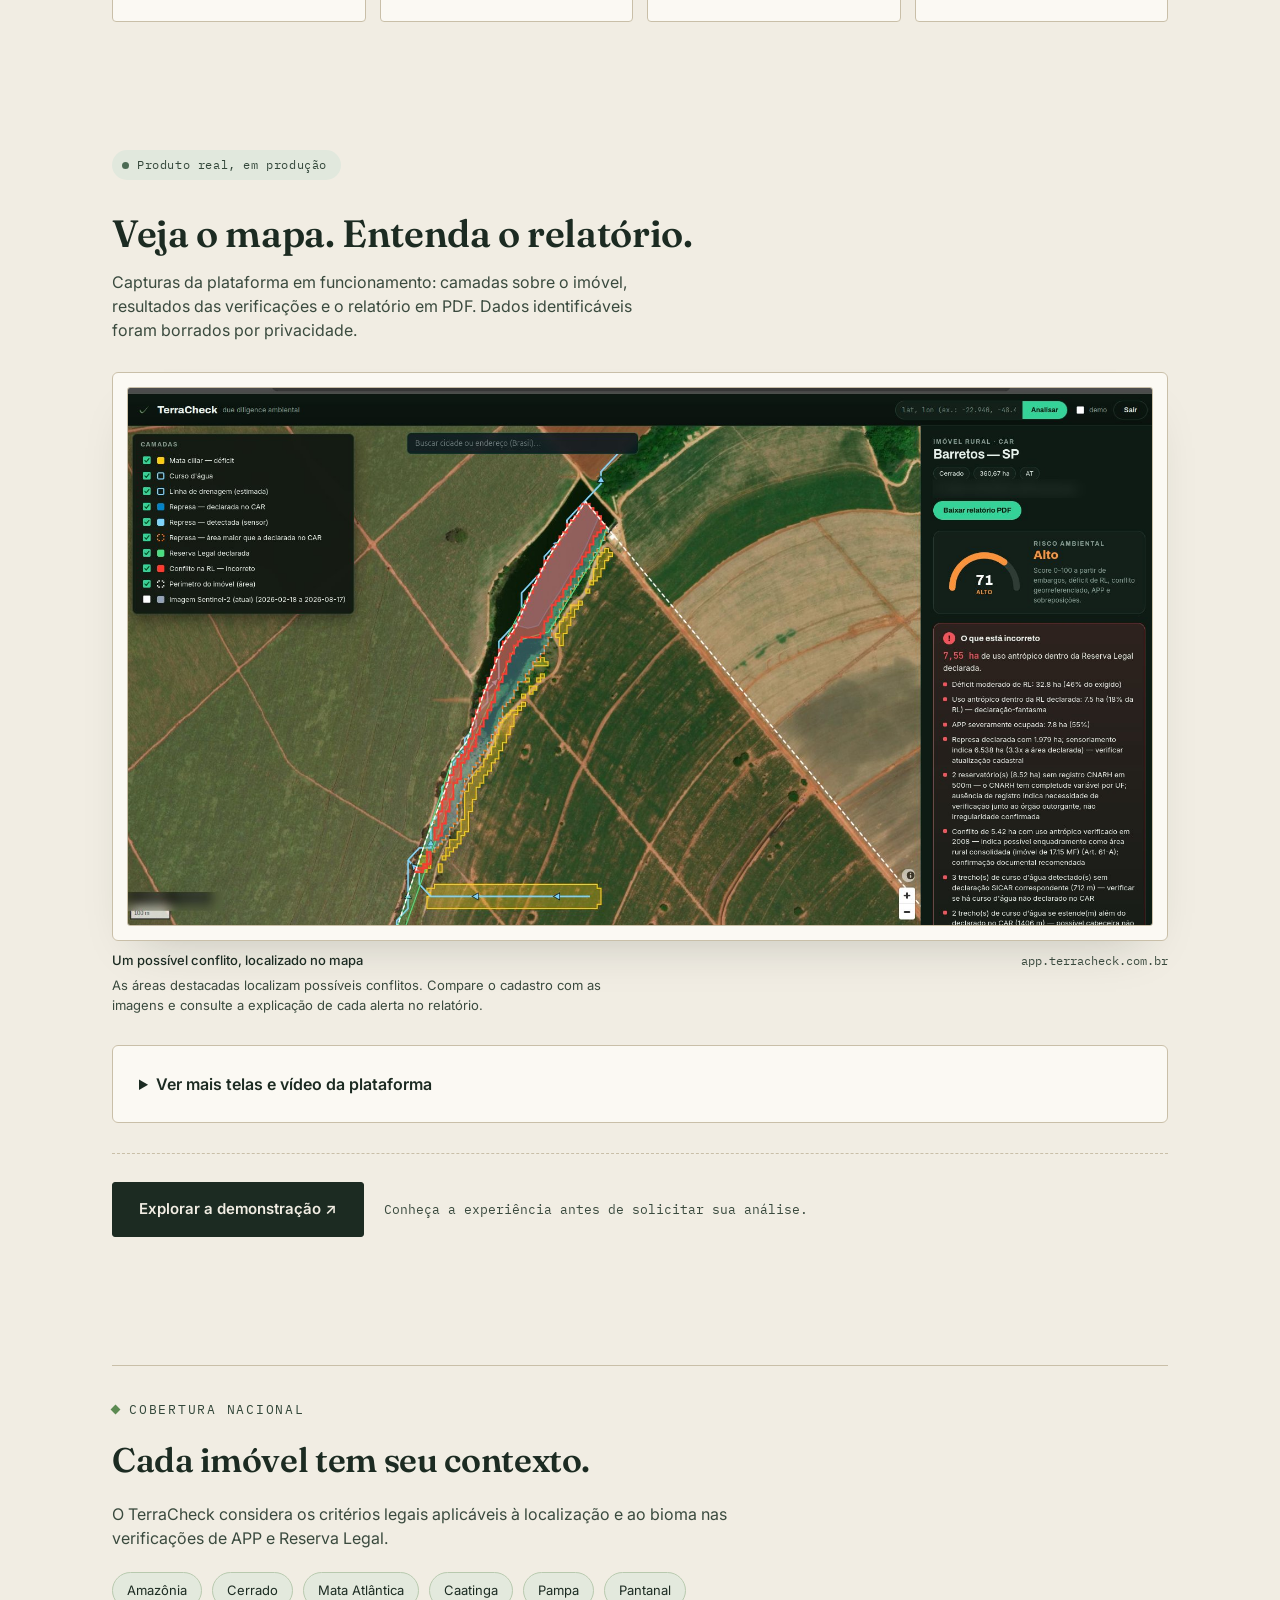
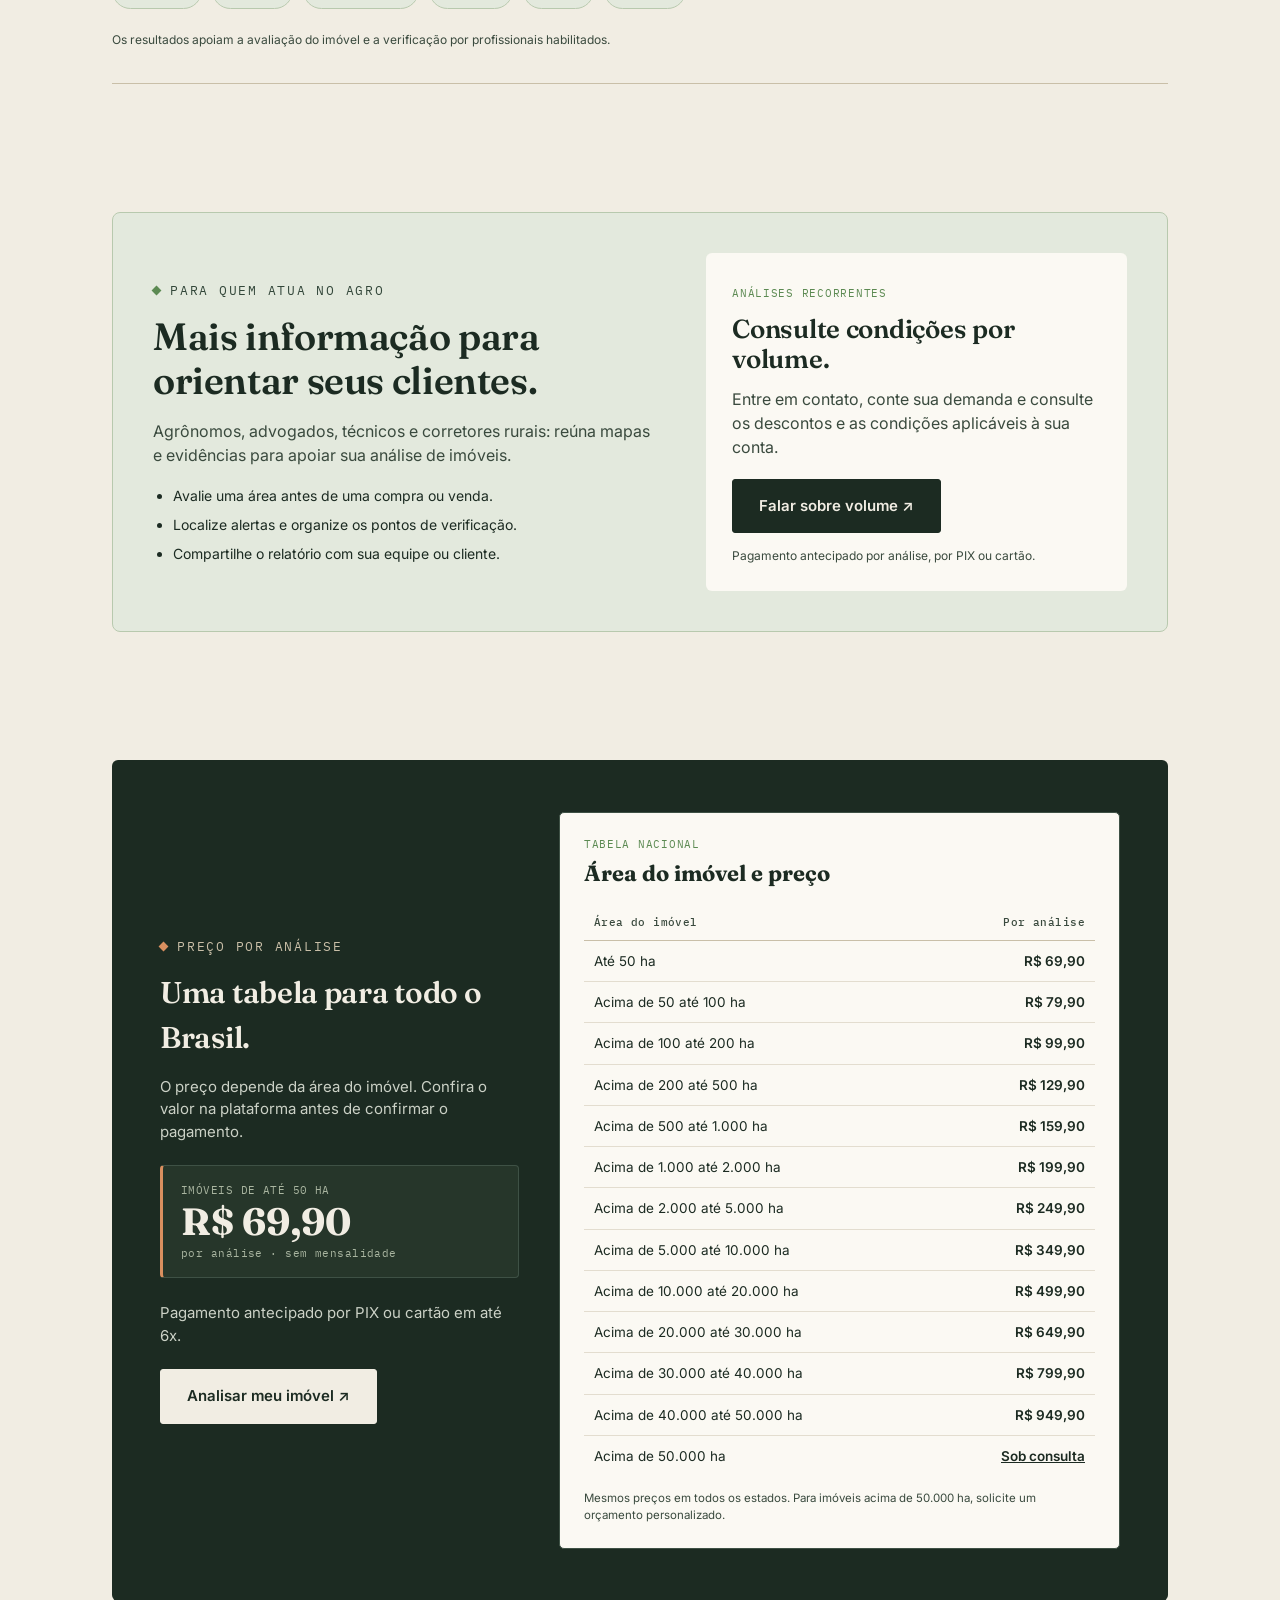
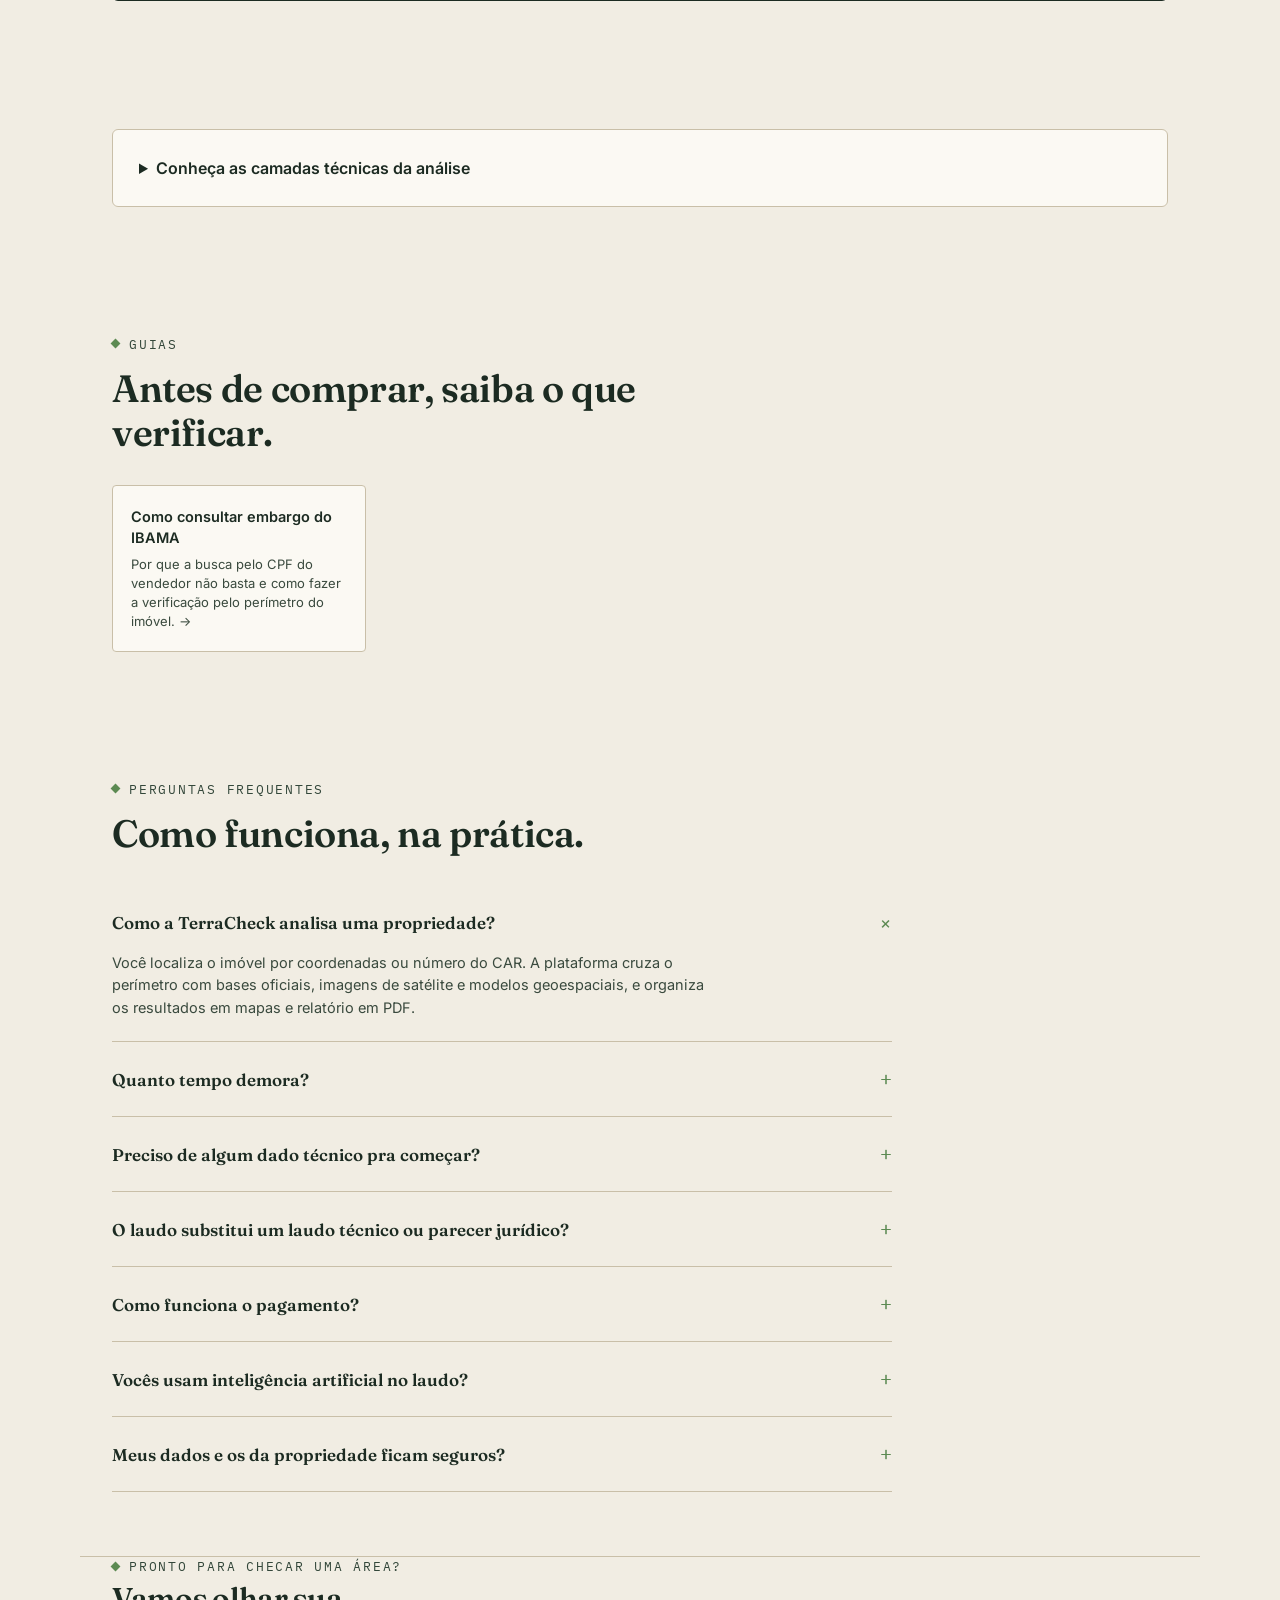
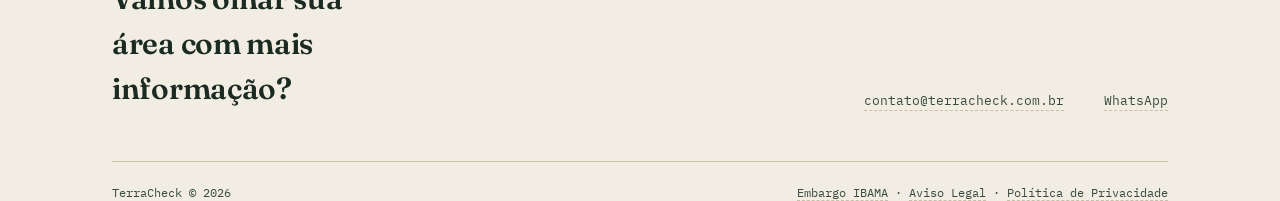
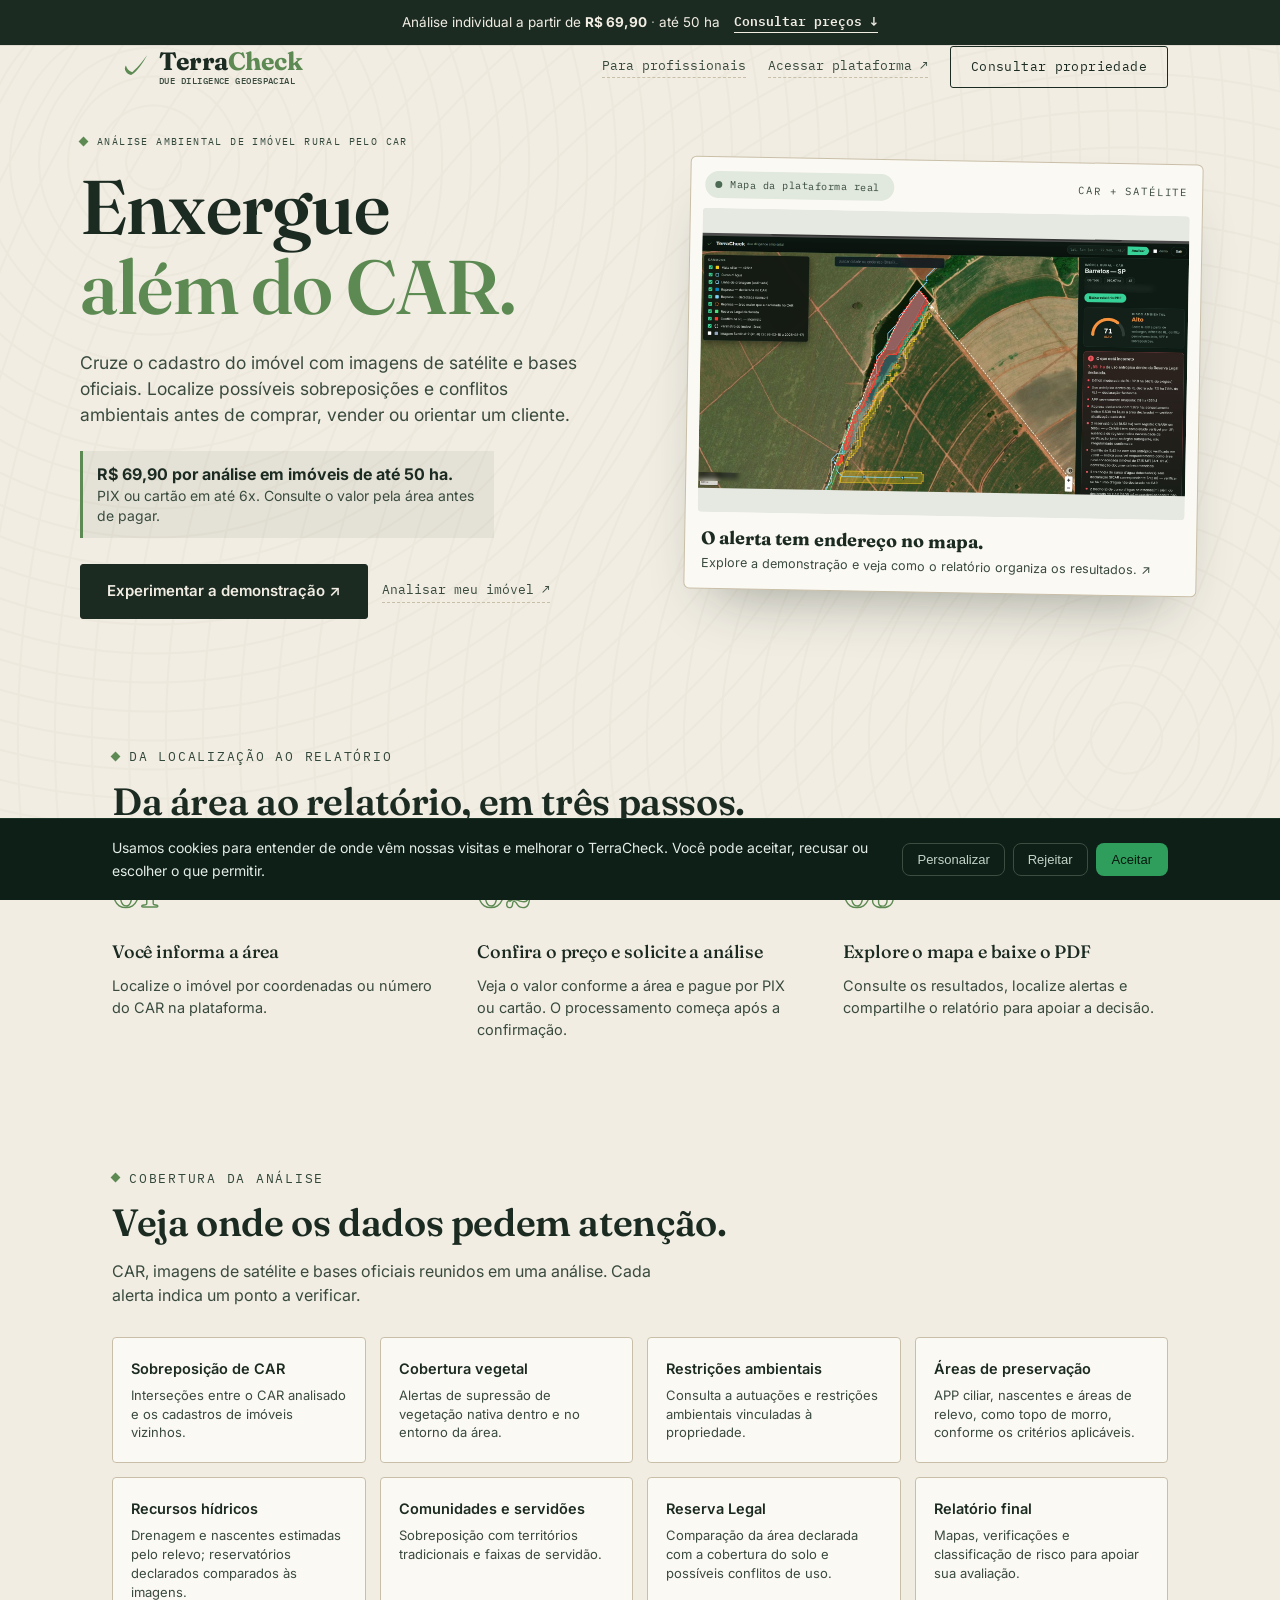
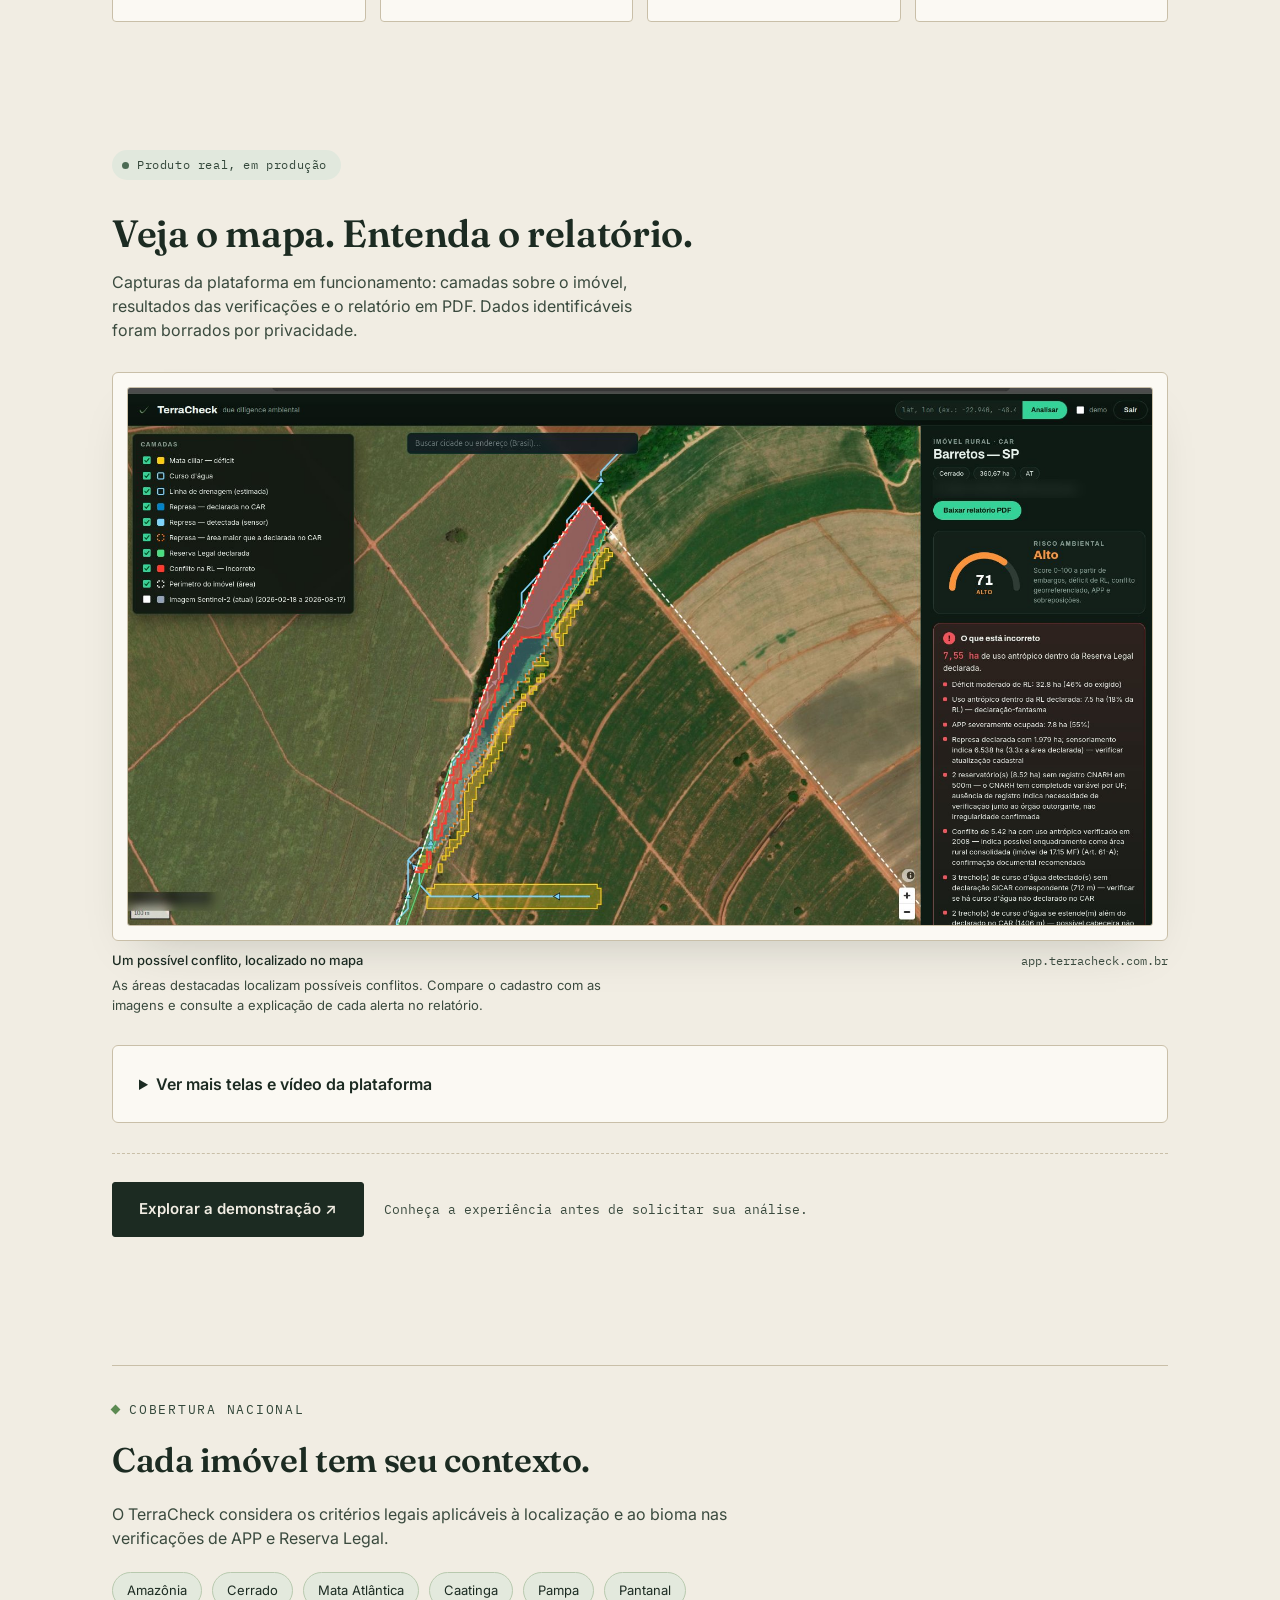
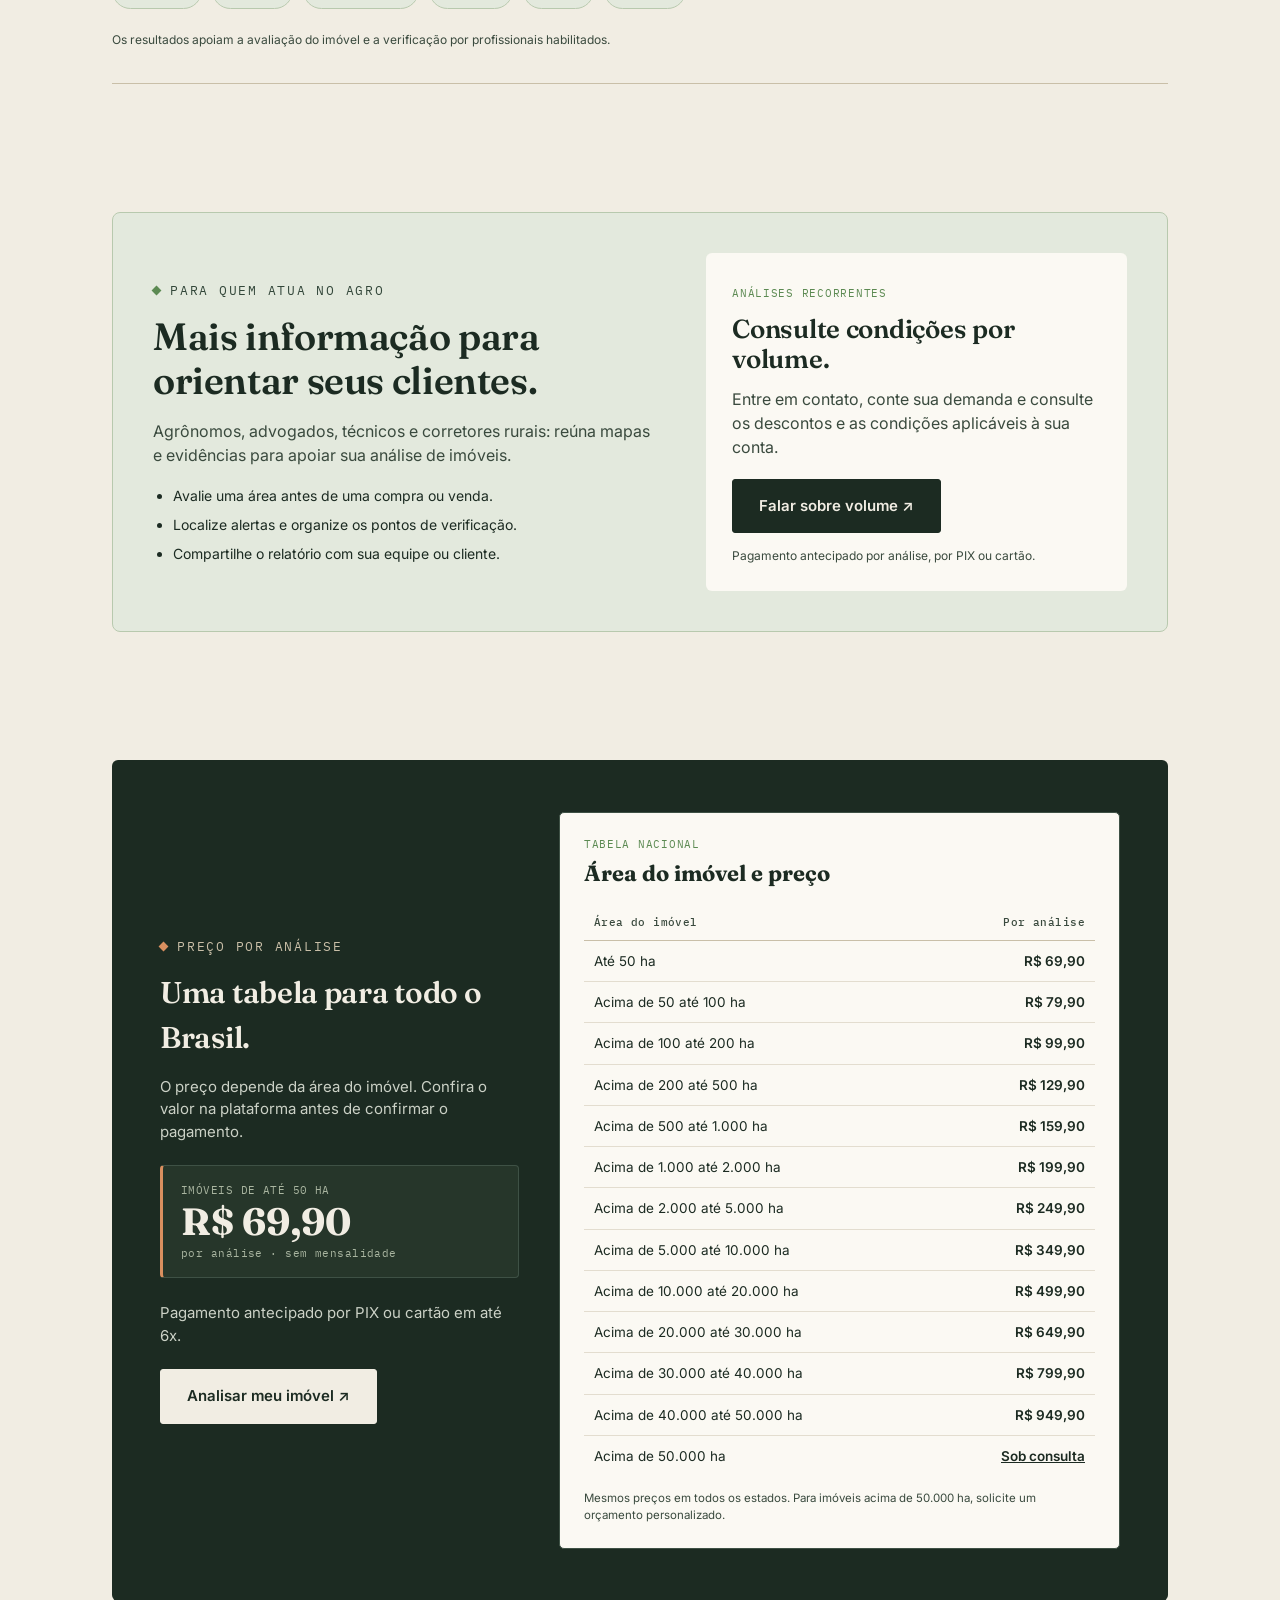
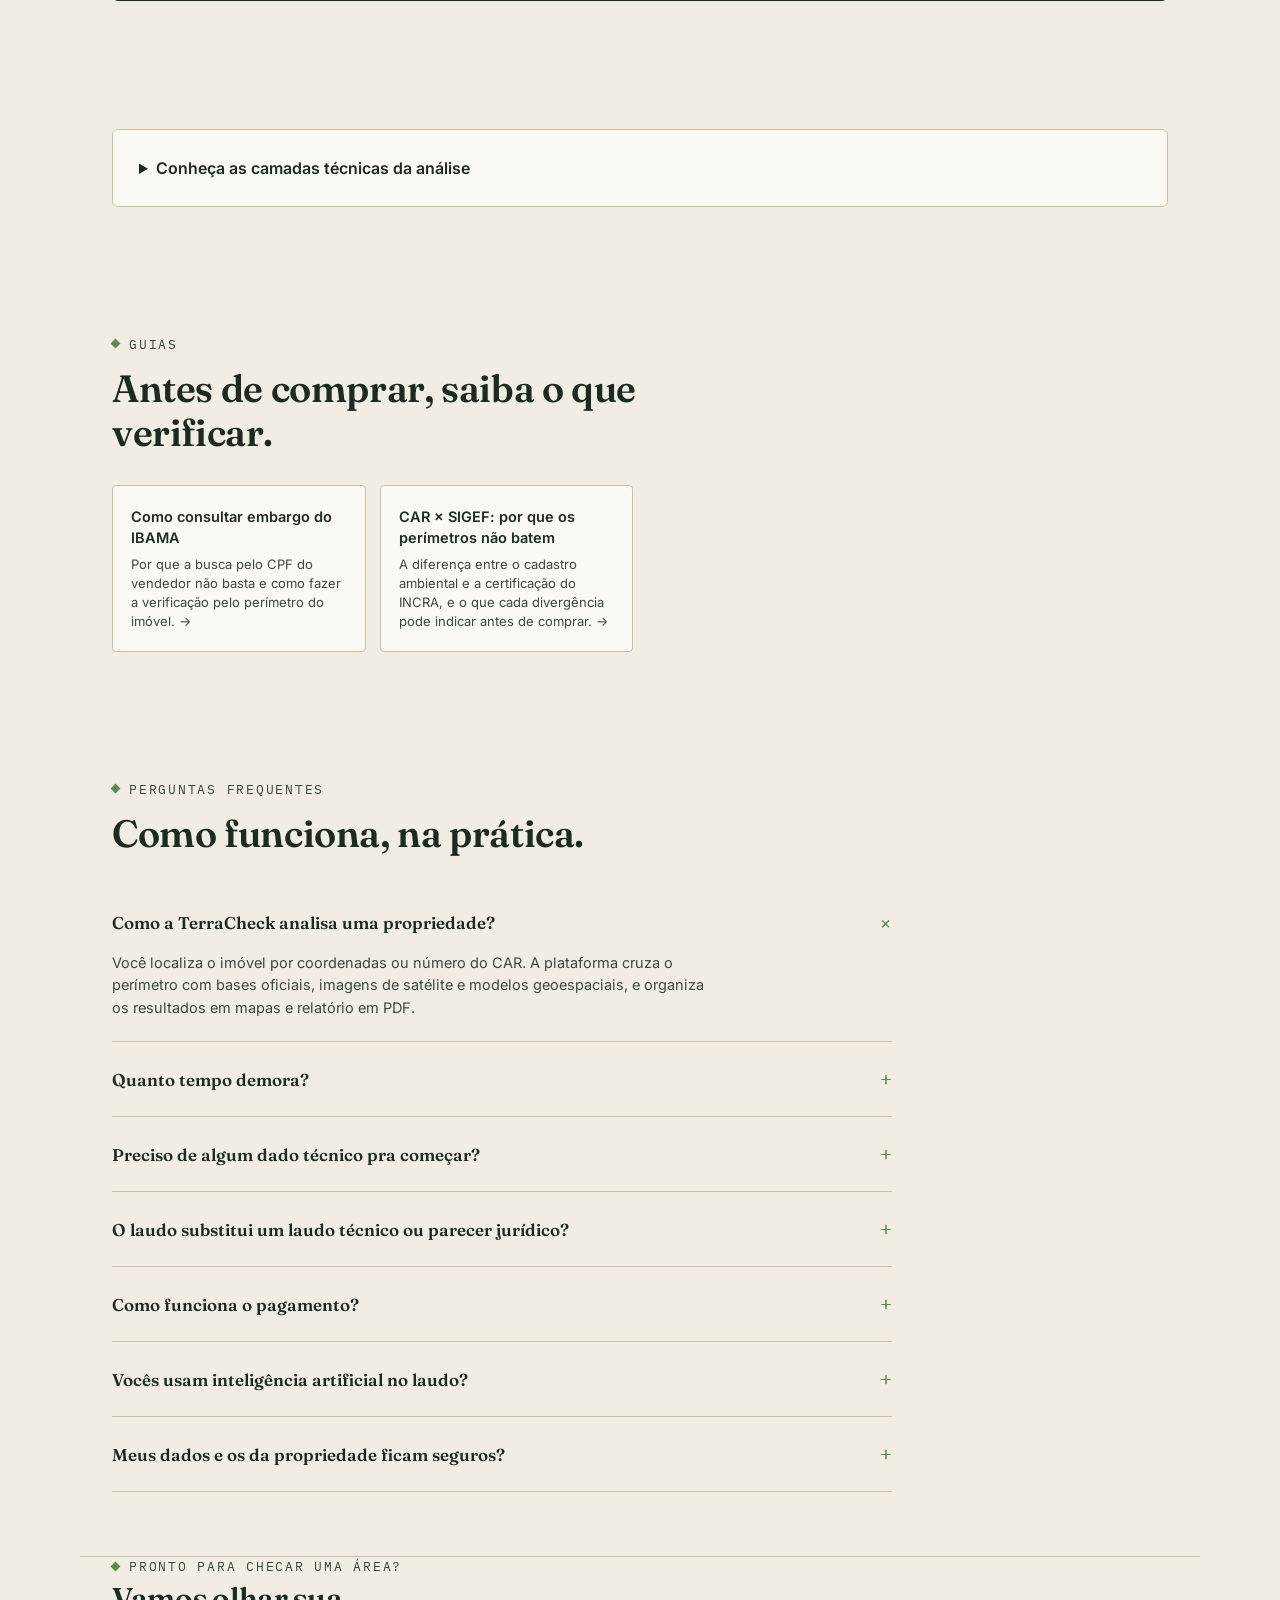
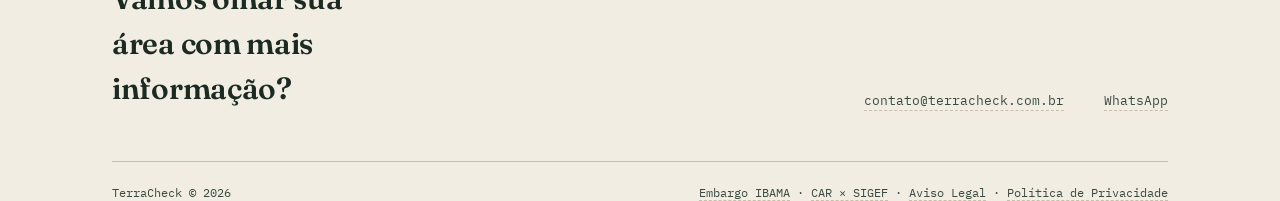
